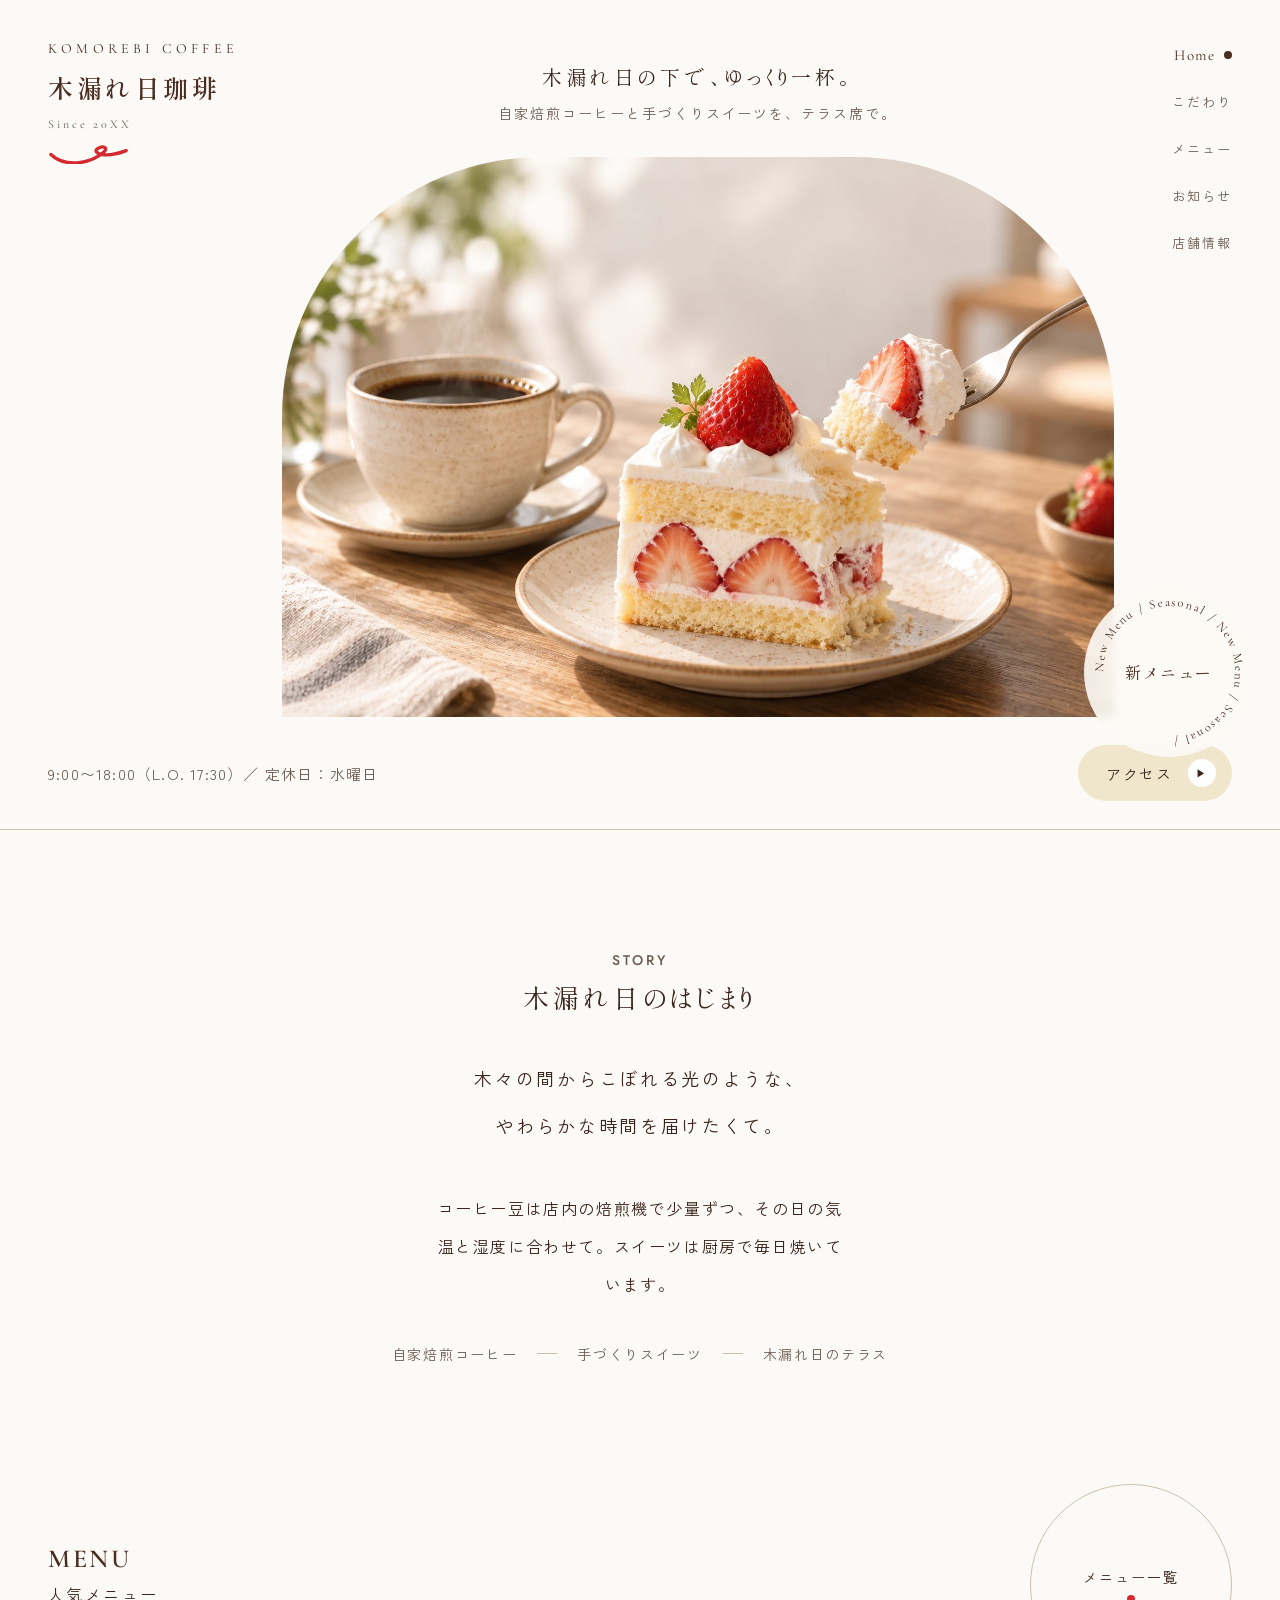
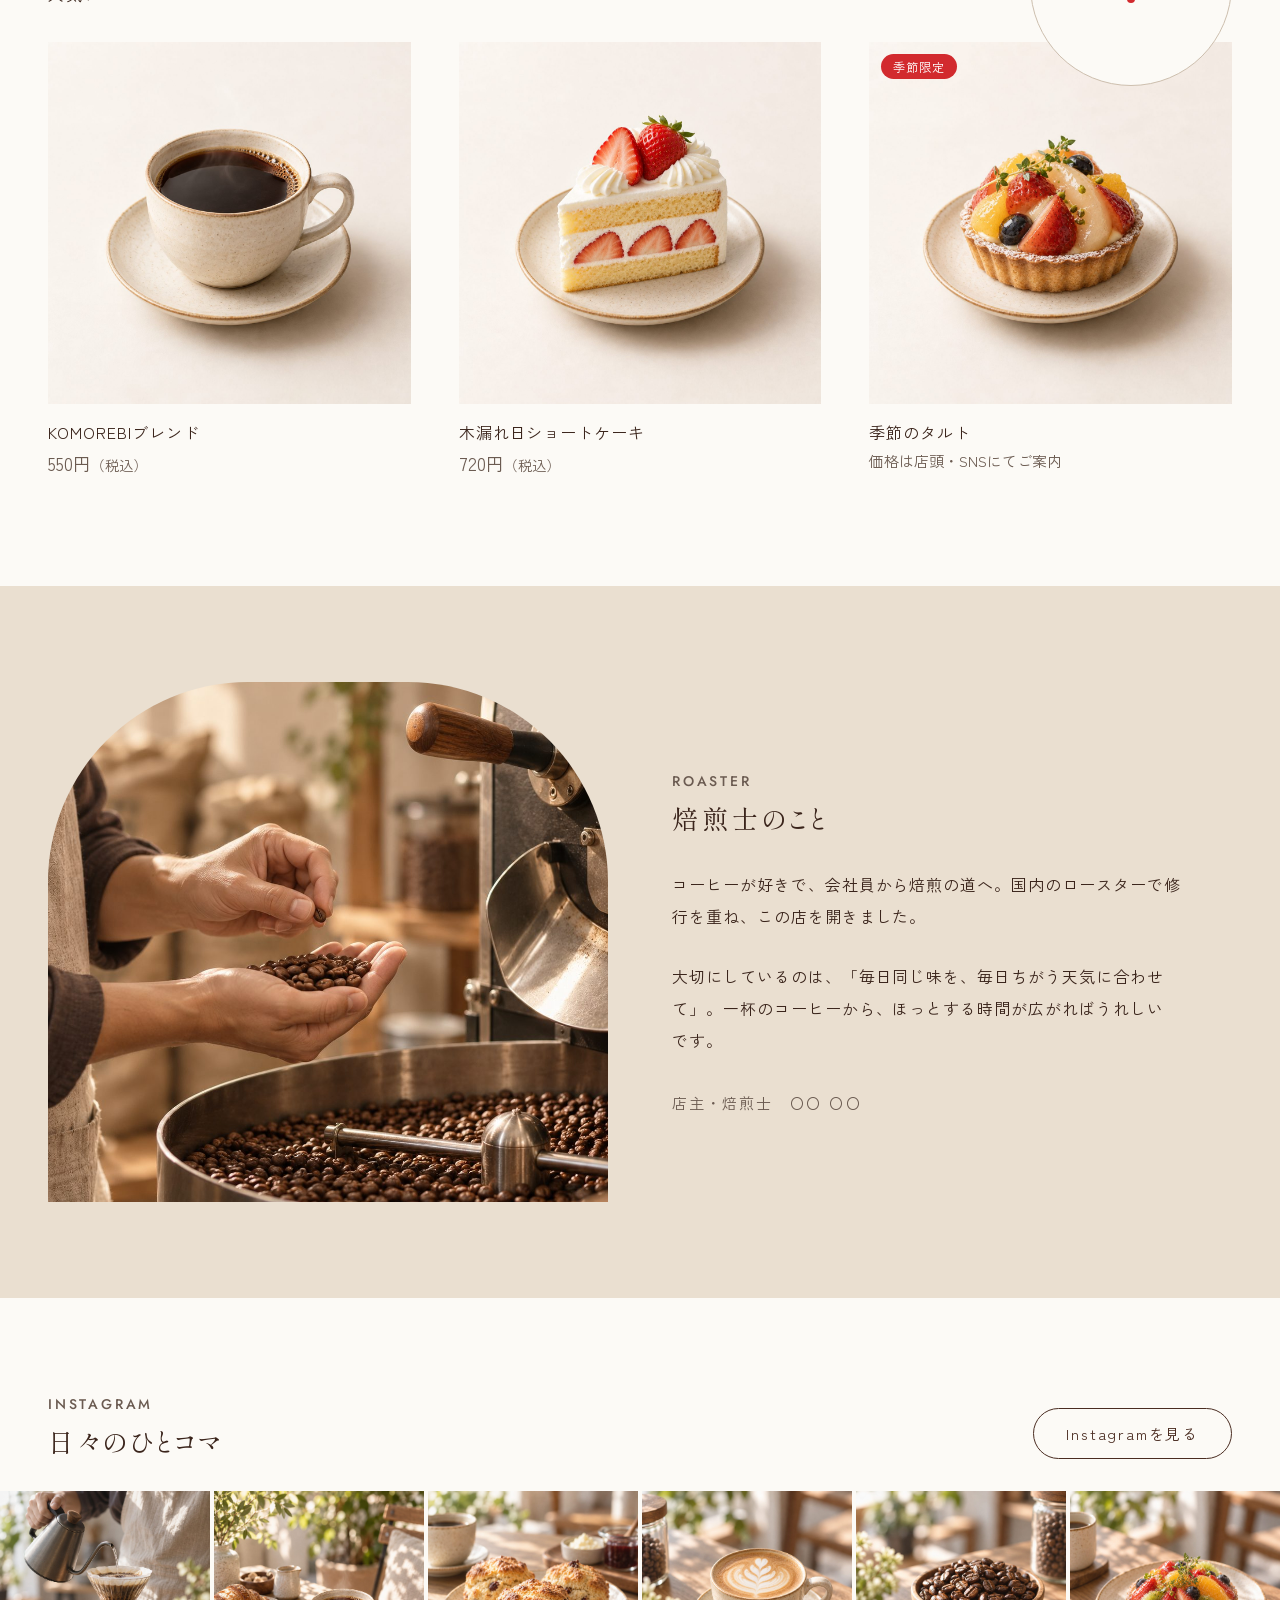
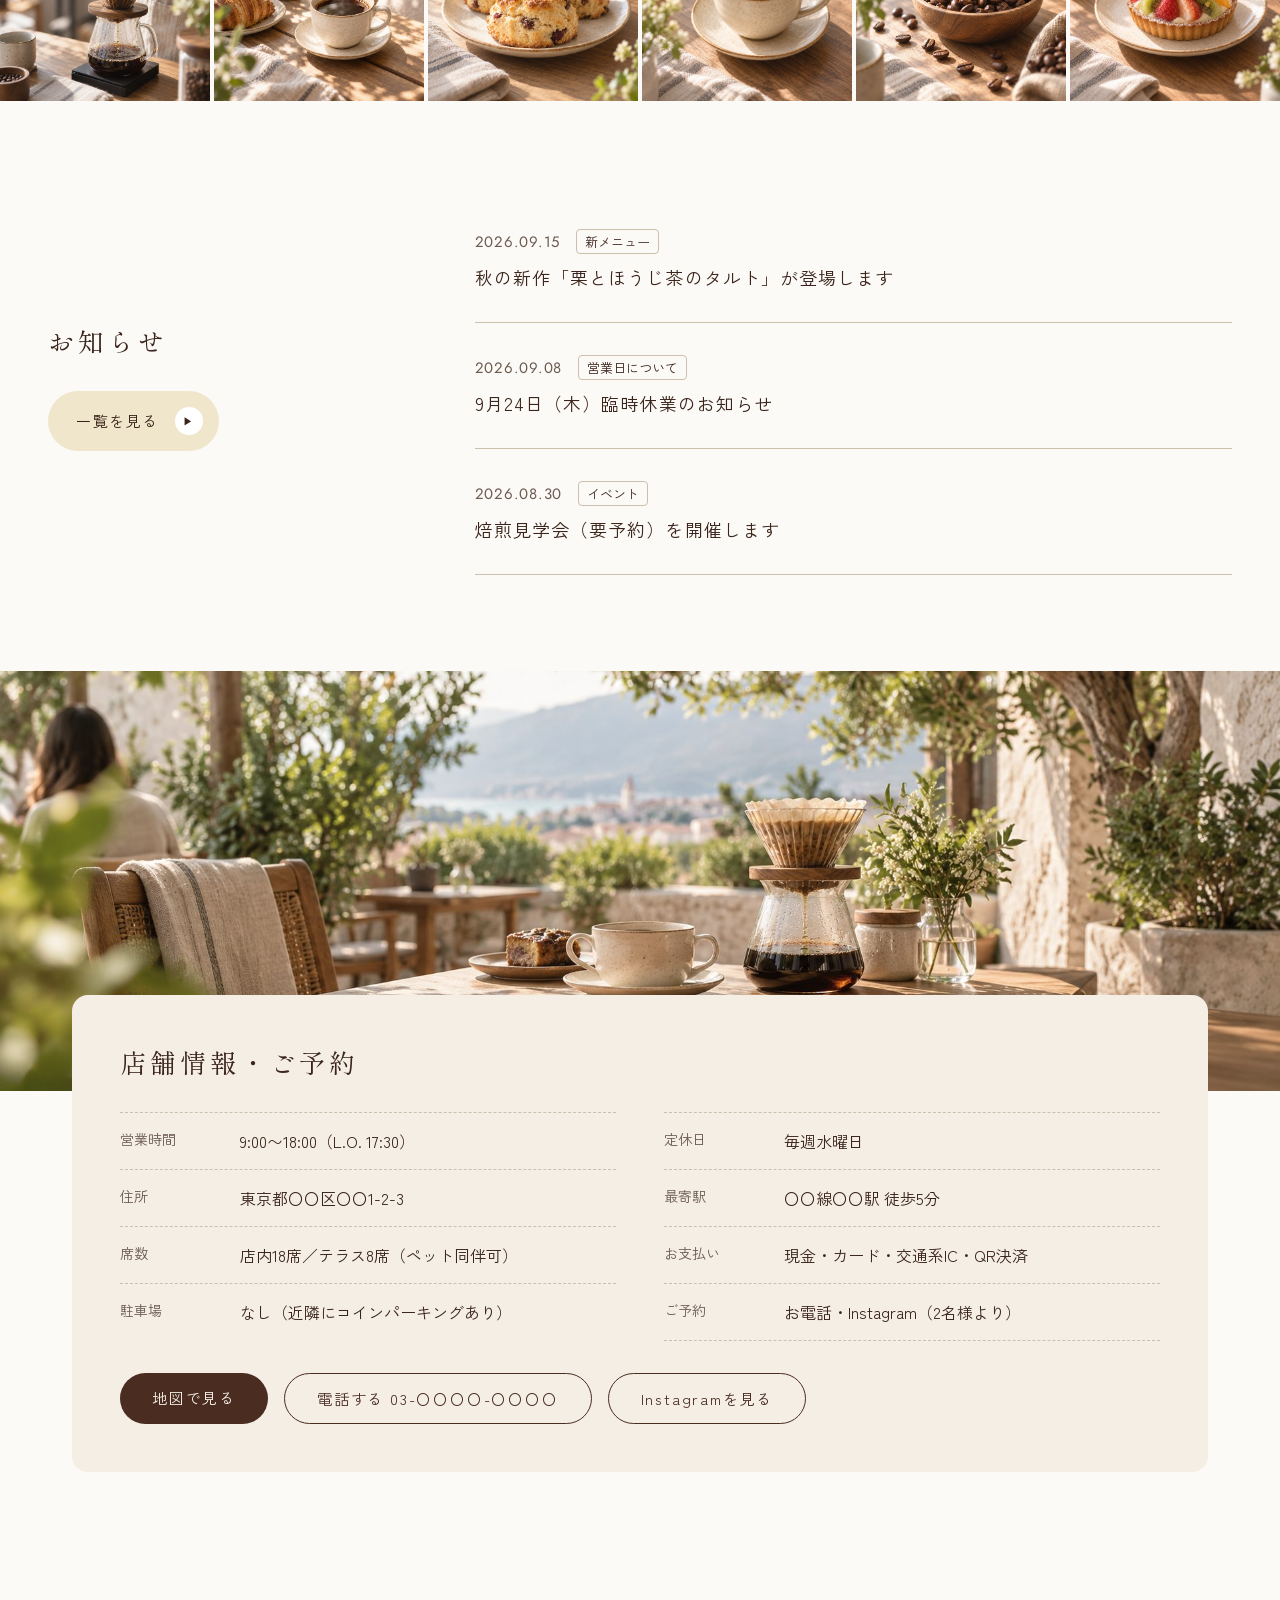
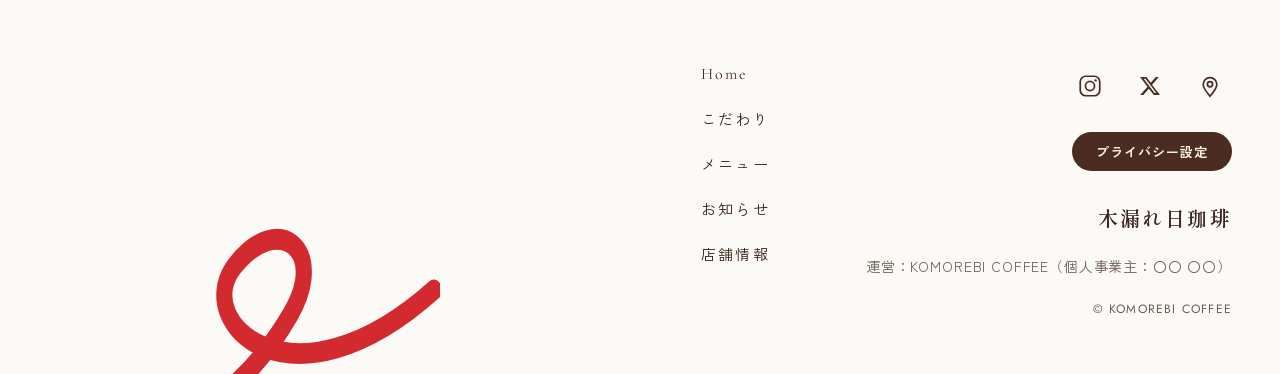
==== index.html @ e15b1026 "Add KOMOREBI COFFEE static site and CLAUDE.md project guide Import the existing Claude-designed cafe" ====
<!DOCTYPE html>
<html lang="ja">
<head>
<meta charset="utf-8">
<meta name="viewport" content="width=device-width, initial-scale=1">
<title>木漏れ日珈琲 | KOMOREBI COFFEE</title>
<meta name="description" content="自家焙煎コーヒーと手づくりスイーツを、木漏れ日の差すテラス席で。木漏れ日珈琲（KOMOREBI COFFEE）の公式サイトです。">
<link rel="preconnect" href="https://fonts.googleapis.com">
<link rel="preconnect" href="https://fonts.gstatic.com" crossorigin>
<link rel="stylesheet" href="css/style.css">
</head>
<body>
<div id="top">

<div style="position:relative;display:grid;grid-template-columns:minmax(240px,22%) 1fr minmax(160px,13%);padding-top:40px">
<div style="padding-left:48px;display:flex;flex-direction:column;gap:12px;align-items:flex-start">
<div style="font-family:'Cormorant Garamond',serif;font-size:14px;letter-spacing:.3em;color:#4A2C21">KOMOREBI COFFEE</div>
<div style="font-family:'Shippori Mincho',serif;font-weight:600;font-size:25px;letter-spacing:.14em;color:#4A2C21;font-feature-settings:'palt'">木漏れ日珈琲</div>
<div style="font-family:'Cormorant Garamond',serif;font-size:12px;letter-spacing:.24em;color:#6B5B51">Since 20XX</div>
<svg width="82" height="21" viewBox="0 0 86 22" aria-hidden="true"><path d="M3 12 C 18 26, 44 22, 58 10 C 64 5, 58 2, 52 6 C 46 10, 58 17, 82 8" fill="none" stroke="#D22A2E" stroke-width="3.5" stroke-linecap="round"></path></svg>
</div>

<div style="display:flex;flex-direction:column;align-items:center">
<p style="margin:22px 0 12px;font-family:'Shippori Mincho',serif;font-size:20px;letter-spacing:.2em;color:#3A241B;font-feature-settings:'palt'">木漏れ日の下で、ゆっくり一杯。</p>
<p style="margin:0 0 34px;font-size:14px;letter-spacing:.14em;color:#6B5B51">自家焙煎コーヒーと手づくりスイーツを、テラス席で。</p>
<div style="width:100%;height:560px;border-radius:260px 260px 0 0;overflow:hidden"><img src="images/hero.jpg" alt="フォークですくったいちごのショートケーキと、淹れたてのコーヒー" style="width:100%;height:100%;object-fit:cover;object-position:center 55%;display:block"></div>
</div>

<nav style="display:flex;flex-direction:column;align-items:flex-end;gap:28px;padding-right:48px;padding-top:6px">
<a href="#top" style="display:flex;align-items:center;gap:8px;text-decoration:none;font-family:'Cormorant Garamond',serif;font-size:15px;letter-spacing:.12em;color:#4A2C21">Home<span style="width:8px;height:8px;border-radius:50%;background:#4A2C21;display:inline-block"></span></a>
<a href="#story" style="text-decoration:none;font-size:13px;letter-spacing:.15em;color:#6B5B51">こだわり</a>
<a href="#menu" style="text-decoration:none;font-size:13px;letter-spacing:.15em;color:#6B5B51">メニュー</a>
<a href="#news" style="text-decoration:none;font-size:13px;letter-spacing:.15em;color:#6B5B51">お知らせ</a>
<a href="#access" style="text-decoration:none;font-size:13px;letter-spacing:.15em;color:#6B5B51">店舗情報</a>
</nav>

<a href="#menu" aria-label="新メニューを見る" style="position:absolute;right:26px;bottom:-40px;width:170px;height:170px;border-radius:50%;background:rgba(252,250,246,.9);backdrop-filter:blur(4px);display:flex;align-items:center;justify-content:center;text-decoration:none">
<svg viewBox="0 0 170 170" style="position:absolute;inset:0;width:170px;height:170px;animation:komorebi-spin 24s linear infinite" aria-hidden="true"><defs><path id="badge-c" d="M85,85 m-66,0 a66,66 0 1,1 132,0 a66,66 0 1,1 -132,0"></path></defs><text style="font-family:'Cormorant Garamond',serif;font-size:12.5px;letter-spacing:2px;fill:#4A2C21"><textPath href="#badge-c">New Menu / Seasonal / New Menu / Seasonal / </textPath></text></svg>
<span style="font-family:'Shippori Mincho',serif;font-size:16px;letter-spacing:.1em;color:#4A2C21">新メニュー</span>
</a>
</div>

<div style="padding:28px 48px;display:flex;align-items:center;gap:24px;border-bottom:1px solid #CDBFAE">
<p style="margin:0;font-size:15px;letter-spacing:.08em;color:#6B5B51">9:00〜18:00（L.O. 17:30）／ 定休日：水曜日</p>
<a href="#access" style="margin-left:auto;text-decoration:none;background:#F0E6CC;color:#3A241B;border-radius:999px;padding:14px 16px 14px 28px;font-size:15px;letter-spacing:.1em;display:inline-flex;align-items:center;gap:16px">アクセス<span style="width:28px;height:28px;border-radius:50%;background:#fff;display:inline-flex;align-items:center;justify-content:center;font-size:10px;color:#3A241B">▶</span></a>
</div>

<div id="story" style="padding:120px 48px;display:flex;flex-direction:column;align-items:center;gap:40px;scroll-margin-top:24px">
<div style="text-align:center">
<p style="margin:0;font-family:Jost,sans-serif;font-size:14px;font-weight:500;letter-spacing:.2em;color:#6B5B51">STORY</p>
<h2 style="margin:8px 0 0;font-family:'Shippori Mincho',serif;font-size:26px;font-weight:400;letter-spacing:.15em;color:#3A241B;font-feature-settings:'palt'">木漏れ日のはじまり</h2>
</div>
<p style="margin:0;max-width:24em;text-align:center;font-size:18px;line-height:2.6;letter-spacing:.15em;color:#3A241B;text-wrap:pretty">木々の間からこぼれる光のような、<br>やわらかな時間を届けたくて。</p>
<p style="margin:0;max-width:26em;text-align:center;font-size:16px;line-height:2.4;letter-spacing:.1em;color:#3A241B;text-wrap:pretty">コーヒー豆は店内の焙煎機で少量ずつ、その日の気温と湿度に合わせて。スイーツは厨房で毎日焼いています。</p>
<div style="display:flex;gap:20px;align-items:center;color:#6B5B51;font-size:14px;letter-spacing:.12em">
<span>自家焙煎コーヒー</span><span style="width:20px;height:1px;background:#CDBFAE"></span><span>手づくりスイーツ</span><span style="width:20px;height:1px;background:#CDBFAE"></span><span>木漏れ日のテラス</span>
</div>
</div>

<div id="menu" style="padding:0 48px 110px;scroll-margin-top:24px">
<div style="display:flex;align-items:flex-end;justify-content:space-between;margin-bottom:36px">
<div>
<p style="margin:0;font-family:'Cormorant Garamond',serif;font-size:26px;font-weight:600;letter-spacing:.1em;color:#4A2C21">MENU</p>
<p style="margin:8px 0 0;font-size:16px;letter-spacing:.15em;color:#3A241B">人気メニュー</p>
</div>
<a href="menu.html" style="width:200px;height:200px;border:1px solid #CDBFAE;border-radius:50%;background:#FCFAF6;display:flex;flex-direction:column;align-items:center;justify-content:center;gap:8px;text-decoration:none;margin-bottom:-80px;z-index:2;position:relative">
<span style="font-size:14px;letter-spacing:.15em;color:#3A241B">メニュー一覧</span>
<span style="width:8px;height:8px;border-radius:50%;background:#D22A2E"></span>
</a>
</div>
<div style="display:grid;grid-template-columns:repeat(3,1fr);gap:48px">
<div><div style="aspect-ratio:1;overflow:hidden"><img src="images/menu-blend.jpg" alt="KOMOREBIブレンド" style="width:100%;height:100%;object-fit:cover;display:block"></div>
<p style="margin:16px 0 0;font-size:16px;letter-spacing:.06em;color:#3A241B">KOMOREBIブレンド</p>
<p style="margin:6px 0 0;font-size:18px;color:#6B5B51">550円<span style="font-size:14px">（税込）</span></p></div>
<div><div style="aspect-ratio:1;overflow:hidden"><img src="images/menu-shortcake.jpg" alt="木漏れ日ショートケーキ" style="width:100%;height:100%;object-fit:cover;display:block"></div>
<p style="margin:16px 0 0;font-size:16px;letter-spacing:.06em;color:#3A241B">木漏れ日ショートケーキ</p>
<p style="margin:6px 0 0;font-size:18px;color:#6B5B51">720円<span style="font-size:14px">（税込）</span></p></div>
<div><div style="position:relative;aspect-ratio:1;overflow:hidden"><span style="position:absolute;top:12px;left:12px;z-index:2;background:#D22A2E;color:#fff;border-radius:999px;padding:4px 12px;font-size:12px;letter-spacing:.08em">季節限定</span><img src="images/menu-seasonal.jpg" alt="季節のタルト" style="width:100%;height:100%;object-fit:cover;display:block"></div>
<p style="margin:16px 0 0;font-size:16px;letter-spacing:.06em;color:#3A241B">季節のタルト</p>
<p style="margin:6px 0 0;font-size:15px;color:#6B5B51">価格は店頭・SNSにてご案内</p></div>
</div>
</div>

<div style="background:#EADFD0;padding:96px 48px;display:grid;grid-template-columns:1fr 1fr;gap:64px;align-items:center">
<div style="height:520px;border-radius:200px 200px 0 0;overflow:hidden"><img src="images/roaster.jpg" alt="焙煎機の前でコーヒー豆の状態を確かめる店主の手元" style="width:100%;height:100%;object-fit:cover;object-position:center 45%;display:block"></div>
<div style="max-width:32em">
<p style="margin:0;font-family:Jost,sans-serif;font-size:14px;font-weight:500;letter-spacing:.2em;color:#6B5B51">ROASTER</p>
<h2 style="margin:8px 0 32px;font-family:'Shippori Mincho',serif;font-size:26px;font-weight:400;letter-spacing:.15em;color:#3A241B;font-feature-settings:'palt'">焙煎士のこと</h2>
<p style="margin:0 0 28px;font-size:16px;line-height:2;letter-spacing:.06em;color:#3A241B;text-wrap:pretty">コーヒーが好きで、会社員から焙煎の道へ。国内のロースターで修行を重ね、この店を開きました。</p>
<p style="margin:0 0 36px;font-size:16px;line-height:2;letter-spacing:.06em;color:#3A241B;text-wrap:pretty">大切にしているのは、「毎日同じ味を、毎日ちがう天気に合わせて」。一杯のコーヒーから、ほっとする時間が広がればうれしいです。</p>
<p style="margin:0;font-size:15px;letter-spacing:.12em;color:#6B5B51">店主・焙煎士　〇〇 〇〇</p>
</div>
</div>

<div style="padding:96px 0 0">
<div style="padding:0 48px 32px;display:flex;align-items:flex-end;justify-content:space-between;gap:24px;flex-wrap:wrap">
<div>
<p style="margin:0;font-family:Jost,sans-serif;font-size:14px;font-weight:500;letter-spacing:.2em;color:#6B5B51">INSTAGRAM</p>
<h2 style="margin:8px 0 0;font-family:'Shippori Mincho',serif;font-size:26px;font-weight:400;letter-spacing:.15em;color:#3A241B;font-feature-settings:'palt'">日々のひとコマ</h2>
</div>
<a href="https://instagram.com/komorebi_coffee" style="text-decoration:none;border:1px solid #4A2C21;color:#4A2C21;border-radius:999px;padding:14px 32px;font-size:15px;letter-spacing:.12em">Instagramを見る</a>
</div>
<div style="display:grid;grid-template-columns:repeat(6,1fr);gap:4px">
<a href="https://instagram.com/komorebi_coffee" style="display:block;aspect-ratio:1;overflow:hidden"><img src="images/gallery-01.jpg" alt="ハンドドリップでコーヒーを淹れる手元" style="width:100%;height:100%;object-fit:cover;display:block"></a>
<a href="https://instagram.com/komorebi_coffee" style="display:block;aspect-ratio:1;overflow:hidden"><img src="images/gallery-02.jpg" alt="テラス席に差し込む木漏れ日" style="width:100%;height:100%;object-fit:cover;display:block"></a>
<a href="https://instagram.com/komorebi_coffee" style="display:block;aspect-ratio:1;overflow:hidden"><img src="images/gallery-03.jpg" alt="焼きたてのスコーンとクロテッドクリーム" style="width:100%;height:100%;object-fit:cover;display:block"></a>
<a href="https://instagram.com/komorebi_coffee" style="display:block;aspect-ratio:1;overflow:hidden"><img src="images/gallery-04.jpg" alt="ラテアートのカフェラテ" style="width:100%;height:100%;object-fit:cover;display:block"></a>
<a href="https://instagram.com/komorebi_coffee" style="display:block;aspect-ratio:1;overflow:hidden"><img src="images/gallery-05.jpg" alt="焙煎したてのコーヒー豆" style="width:100%;height:100%;object-fit:cover;display:block"></a>
<a href="https://instagram.com/komorebi_coffee" style="display:block;aspect-ratio:1;overflow:hidden"><img src="images/gallery-06.jpg" alt="旬のフルーツを使った季節のタルト" style="width:100%;height:100%;object-fit:cover;display:block"></a>
</div>
</div>

<div id="news" style="padding:96px 48px;display:grid;grid-template-columns:minmax(200px,1fr) 2fr;gap:48px;align-items:center;scroll-margin-top:24px">
<div>
<h2 style="margin:0 0 32px;font-family:'Shippori Mincho',serif;font-size:26px;font-weight:400;letter-spacing:.15em;color:#3A241B">お知らせ</h2>
<a href="news.html" style="text-decoration:none;background:#F0E6CC;color:#3A241B;border-radius:999px;padding:16px 16px 16px 28px;font-size:15px;letter-spacing:.1em;display:inline-flex;align-items:center;gap:16px">一覧を見る<span style="width:28px;height:28px;border-radius:50%;background:#fff;display:inline-flex;align-items:center;justify-content:center;font-size:10px;color:#3A241B">▶</span></a>
</div>
<div style="max-width:840px">
<a href="news.html#news-01" style="display:block;text-decoration:none;padding:32px 0;border-bottom:1px solid #CDBFAE">
<div style="display:flex;align-items:center;gap:16px"><span style="font-family:Jost,sans-serif;font-size:15px;letter-spacing:.05em;color:#6B5B51">2026.09.15</span><span style="border:1px solid #CDBFAE;border-radius:4px;padding:2px 8px;font-size:13px;color:#3A241B">新メニュー</span></div>
<p style="margin:10px 0 0;font-size:18px;letter-spacing:.06em;color:#3A241B">秋の新作「栗とほうじ茶のタルト」が登場します</p>
</a>
<a href="news.html#news-02" style="display:block;text-decoration:none;padding:32px 0;border-bottom:1px solid #CDBFAE">
<div style="display:flex;align-items:center;gap:16px"><span style="font-family:Jost,sans-serif;font-size:15px;letter-spacing:.05em;color:#6B5B51">2026.09.08</span><span style="border:1px solid #CDBFAE;border-radius:4px;padding:2px 8px;font-size:13px;color:#3A241B">営業日について</span></div>
<p style="margin:10px 0 0;font-size:18px;letter-spacing:.06em;color:#3A241B">9月24日（木）臨時休業のお知らせ</p>
</a>
<a href="news.html#news-03" style="display:block;text-decoration:none;padding:32px 0;border-bottom:1px solid #CDBFAE">
<div style="display:flex;align-items:center;gap:16px"><span style="font-family:Jost,sans-serif;font-size:15px;letter-spacing:.05em;color:#6B5B51">2026.08.30</span><span style="border:1px solid #CDBFAE;border-radius:4px;padding:2px 8px;font-size:13px;color:#3A241B">イベント</span></div>
<p style="margin:10px 0 0;font-size:18px;letter-spacing:.06em;color:#3A241B">焙煎見学会（要予約）を開催します</p>
</a>
</div>
</div>

<div id="access" style="padding:0 0 96px;scroll-margin-top:24px">
<div style="height:420px;overflow:hidden"><img src="images/terrace.jpg" alt="木漏れ日が差し込むテラス席" style="width:100%;height:100%;object-fit:cover;object-position:center 40%;display:block"></div>
<div style="max-width:1040px;margin:-96px auto 0;background:#F4EEE5;border-radius:16px;padding:48px;position:relative">
<h2 style="margin:0 0 32px;font-family:'Shippori Mincho',serif;font-size:26px;font-weight:400;letter-spacing:.15em;color:#3A241B">店舗情報・ご予約</h2>
<div style="display:grid;grid-template-columns:1fr 1fr;gap:0 48px">
<div style="display:flex;gap:24px;padding:16px 0;border-top:1px dashed #CDBFAE"><span style="width:96px;flex:none;font-size:14px;color:#6B5B51">営業時間</span><span style="font-size:16px;color:#3A241B">9:00〜18:00（L.O. 17:30）</span></div>
<div style="display:flex;gap:24px;padding:16px 0;border-top:1px dashed #CDBFAE"><span style="width:96px;flex:none;font-size:14px;color:#6B5B51">定休日</span><span style="font-size:16px;color:#3A241B">毎週水曜日</span></div>
<div style="display:flex;gap:24px;padding:16px 0;border-top:1px dashed #CDBFAE"><span style="width:96px;flex:none;font-size:14px;color:#6B5B51">住所</span><span style="font-size:16px;color:#3A241B">東京都〇〇区〇〇1-2-3</span></div>
<div style="display:flex;gap:24px;padding:16px 0;border-top:1px dashed #CDBFAE"><span style="width:96px;flex:none;font-size:14px;color:#6B5B51">最寄駅</span><span style="font-size:16px;color:#3A241B">〇〇線〇〇駅 徒歩5分</span></div>
<div style="display:flex;gap:24px;padding:16px 0;border-top:1px dashed #CDBFAE"><span style="width:96px;flex:none;font-size:14px;color:#6B5B51">席数</span><span style="font-size:16px;color:#3A241B">店内18席／テラス8席（ペット同伴可）</span></div>
<div style="display:flex;gap:24px;padding:16px 0;border-top:1px dashed #CDBFAE"><span style="width:96px;flex:none;font-size:14px;color:#6B5B51">お支払い</span><span style="font-size:16px;color:#3A241B">現金・カード・交通系IC・QR決済</span></div>
<div style="display:flex;gap:24px;padding:16px 0;border-top:1px dashed #CDBFAE"><span style="width:96px;flex:none;font-size:14px;color:#6B5B51">駐車場</span><span style="font-size:16px;color:#3A241B">なし（近隣にコインパーキングあり）</span></div>
<div style="display:flex;gap:24px;padding:16px 0;border-top:1px dashed #CDBFAE;border-bottom:1px dashed #CDBFAE"><span style="width:96px;flex:none;font-size:14px;color:#6B5B51">ご予約</span><span style="font-size:16px;color:#3A241B">お電話・Instagram（2名様より）</span></div>
</div>
<div style="display:flex;gap:16px;flex-wrap:wrap;margin-top:32px">
<a href="https://maps.google.com/?q=KOMOREBI+COFFEE" style="text-decoration:none;background:#4A2C21;color:#F5EFE6;border-radius:999px;padding:14px 32px;font-size:15px;letter-spacing:.12em">地図で見る</a>
<a href="tel:03-0000-0000" style="text-decoration:none;border:1px solid #4A2C21;color:#4A2C21;border-radius:999px;padding:14px 32px;font-size:15px;letter-spacing:.12em">電話する 03-〇〇〇〇-〇〇〇〇</a>
<a href="https://instagram.com/komorebi_coffee" style="text-decoration:none;border:1px solid #4A2C21;color:#4A2C21;border-radius:999px;padding:14px 32px;font-size:15px;letter-spacing:.12em">Instagramを見る</a>
</div>
</div>
</div>

<footer style="position:relative;background:#FCFAF6;padding:96px 48px 56px;overflow:hidden">
<svg viewBox="0 0 900 400" preserveAspectRatio="none" aria-hidden="true" style="position:absolute;left:-120px;bottom:-140px;width:560px;height:320px"><path d="M20 180 C 200 400, 520 340, 660 150 C 720 70, 640 20, 570 90 C 500 160, 660 280, 890 120" fill="none" stroke="#D22A2E" stroke-width="26" stroke-linecap="round"></path></svg>
<div style="position:relative;display:flex;justify-content:flex-end;gap:96px">
<nav style="display:flex;flex-direction:column;gap:24px">
<a href="#top" style="text-decoration:none;font-family:'Cormorant Garamond',serif;font-size:16px;letter-spacing:.12em;color:#4A2C21">Home</a>
<a href="#story" style="text-decoration:none;font-size:15px;letter-spacing:.15em;color:#3A241B">こだわり</a>
<a href="#menu" style="text-decoration:none;font-size:15px;letter-spacing:.15em;color:#3A241B">メニュー</a>
<a href="#news" style="text-decoration:none;font-size:15px;letter-spacing:.15em;color:#3A241B">お知らせ</a>
<a href="#access" style="text-decoration:none;font-size:15px;letter-spacing:.15em;color:#3A241B">店舗情報</a>
</nav>
<div style="display:flex;flex-direction:column;align-items:flex-end;gap:24px">
<div style="display:flex;gap:16px">
<a href="https://instagram.com/komorebi_coffee" aria-label="Instagram" style="width:44px;height:44px;display:flex;align-items:center;justify-content:center;color:#4A2C21">
<svg width="26" height="26" viewBox="0 0 24 24" fill="none" stroke="currentColor" stroke-width="1.6" aria-hidden="true"><rect x="3" y="3" width="18" height="18" rx="5"></rect><circle cx="12" cy="12" r="4.2"></circle><circle cx="17.2" cy="6.8" r="1.1" fill="currentColor" stroke="none"></circle></svg>
</a>
<a href="https://x.com/komorebi_coffee" aria-label="X（Twitter）" style="width:44px;height:44px;display:flex;align-items:center;justify-content:center;color:#4A2C21">
<svg width="24" height="24" viewBox="0 0 24 24" fill="currentColor" aria-hidden="true"><path d="M17.7 3h3.1l-6.8 7.8L22 21h-6.2l-4.9-6.3L5.3 21H2.2l7.3-8.3L2 3h6.4l4.4 5.8L17.7 3Zm-1.1 16.1h1.7L7.5 4.8H5.7l10.9 14.3Z"></path></svg>
</a>
<a href="https://maps.google.com/?q=KOMOREBI+COFFEE" aria-label="Google Maps" style="width:44px;height:44px;display:flex;align-items:center;justify-content:center;color:#4A2C21">
<svg width="26" height="26" viewBox="0 0 24 24" fill="none" stroke="currentColor" stroke-width="1.6" aria-hidden="true"><path d="M12 21.5c4.2-5 6.3-8.3 6.3-11A6.3 6.3 0 0 0 5.7 10.5c0 2.7 2.1 6 6.3 11Z"></path><circle cx="12" cy="10.3" r="2.4"></circle></svg>
</a>
</div>
<a href="/privacy-policy" style="text-decoration:none;background:#4A2C21;color:#F5EFE6;border-radius:999px;padding:10px 24px;font-size:13px;font-weight:700;letter-spacing:.08em">プライバシー設定</a>
<div style="display:flex;align-items:center;gap:12px;margin-top:8px">
<span style="font-family:'Shippori Mincho',serif;font-weight:600;font-size:20px;letter-spacing:.12em;color:#3A241B">木漏れ日珈琲</span>
</div>
<p style="margin:0;font-size:14px;letter-spacing:.06em;color:#6B5B51">運営：KOMOREBI COFFEE（個人事業主：〇〇 〇〇）</p>
<p style="margin:0;font-family:Jost,sans-serif;font-size:12px;letter-spacing:.1em;color:#6B5B51">© KOMOREBI COFFEE</p>
</div>
</div>
</footer>

</div>
</body>
</html>
---- css/style.css ----
@import url("https://fonts.googleapis.com/css2?family=Shippori+Mincho:wght@400;500;600&family=Zen+Kaku+Gothic+New:wght@300;400;500&family=Cormorant+Garamond:wght@400;500;600&family=Jost:wght@400;500&display=swap");

body {
  margin: 0;
  background: #FCFAF6;
  font-family: "Zen Kaku Gothic New", "Noto Sans JP", sans-serif;
  color: #3A241B;
}

a {
  color: #4A2C21;
}

a:hover {
  color: #6B4234;
}

*:focus-visible {
  outline: 2px solid #4A2C21;
  outline-offset: 2px;
}

@keyframes komorebi-spin {
  from { transform: rotate(0); }
  to { transform: rotate(360deg); }
}
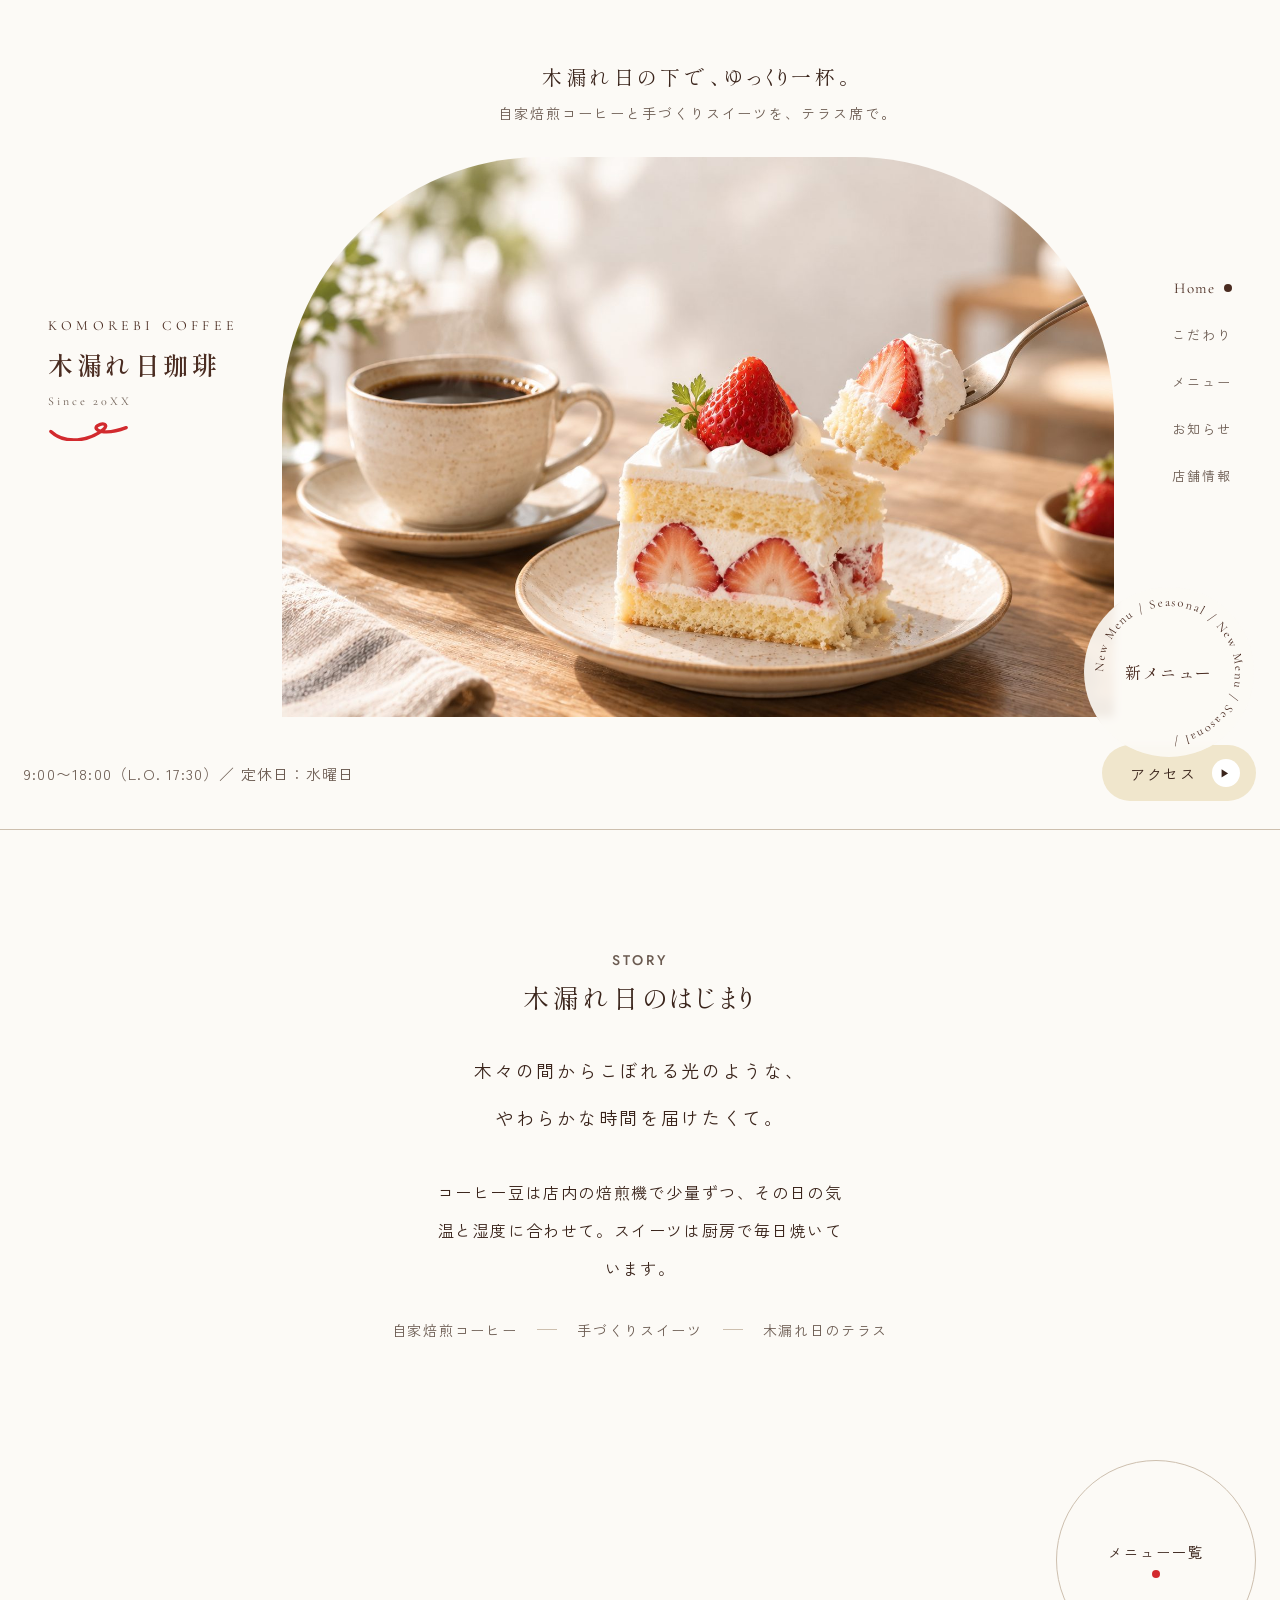
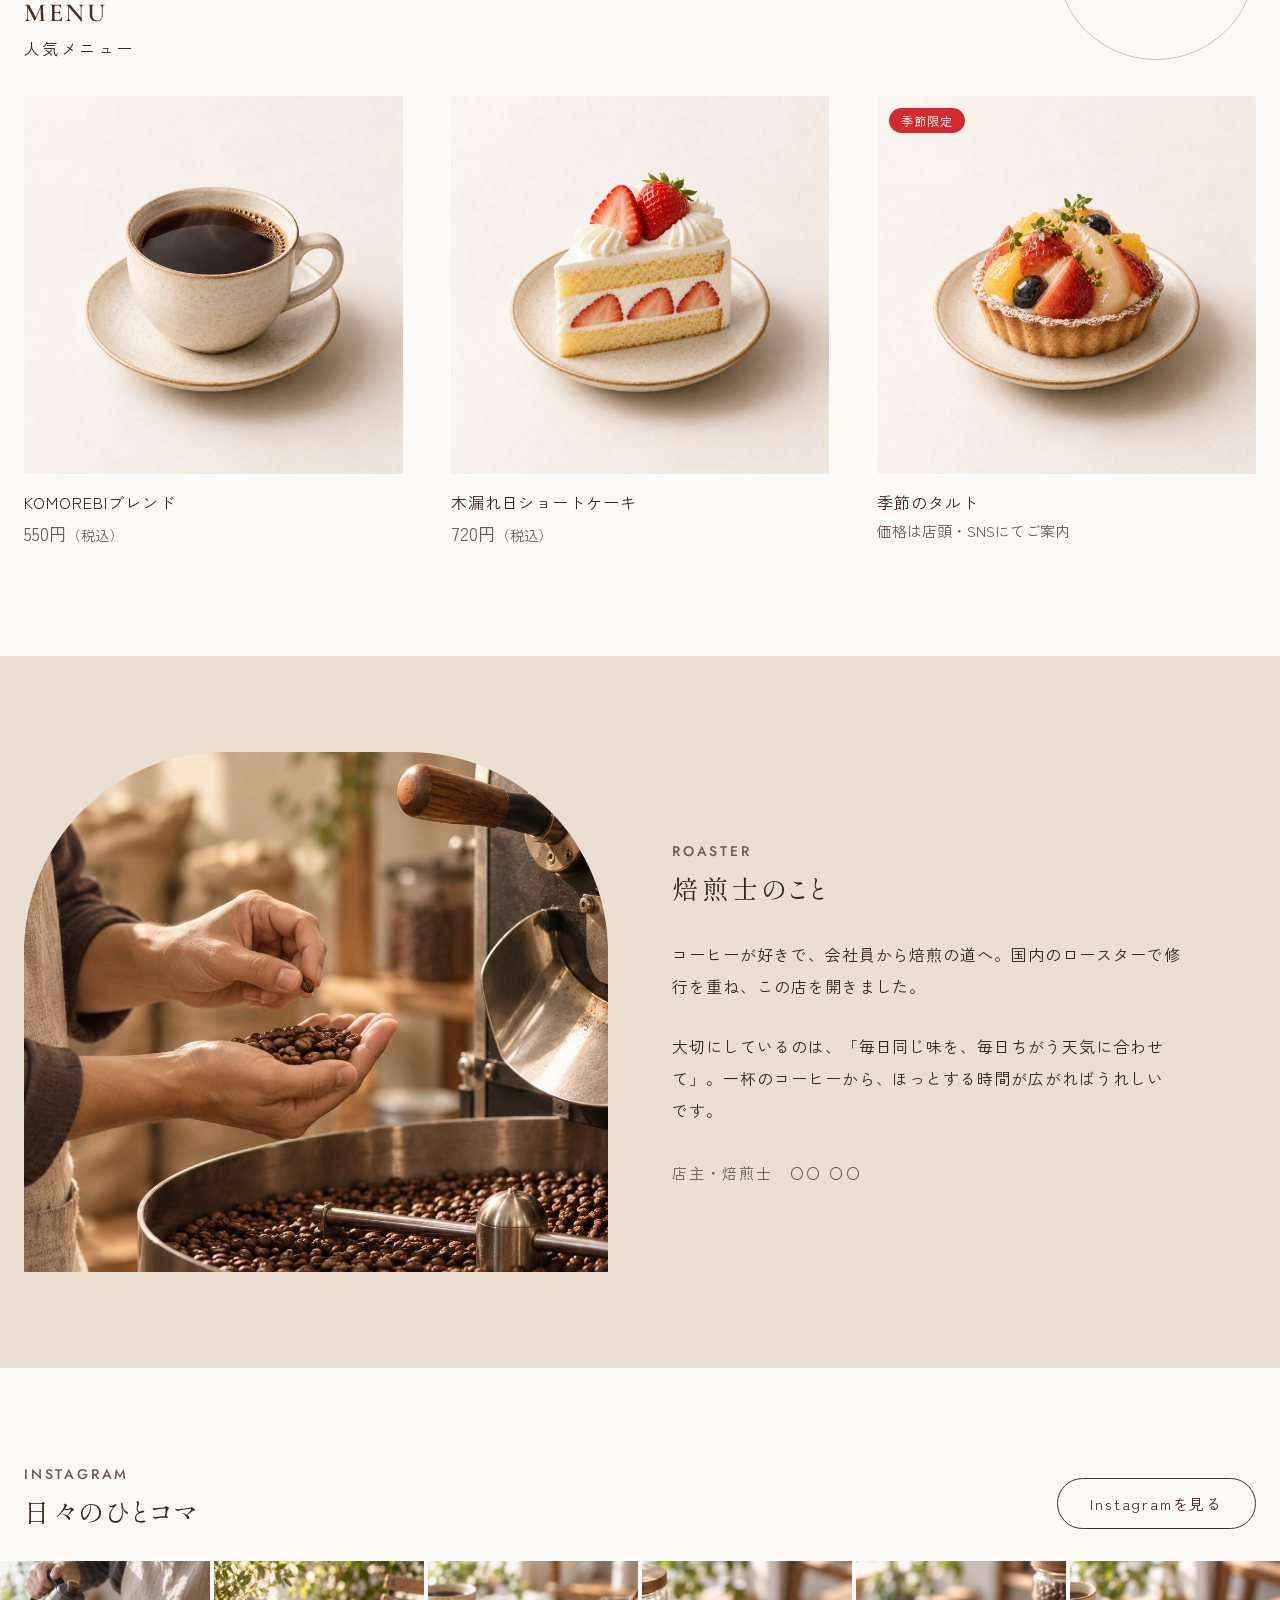
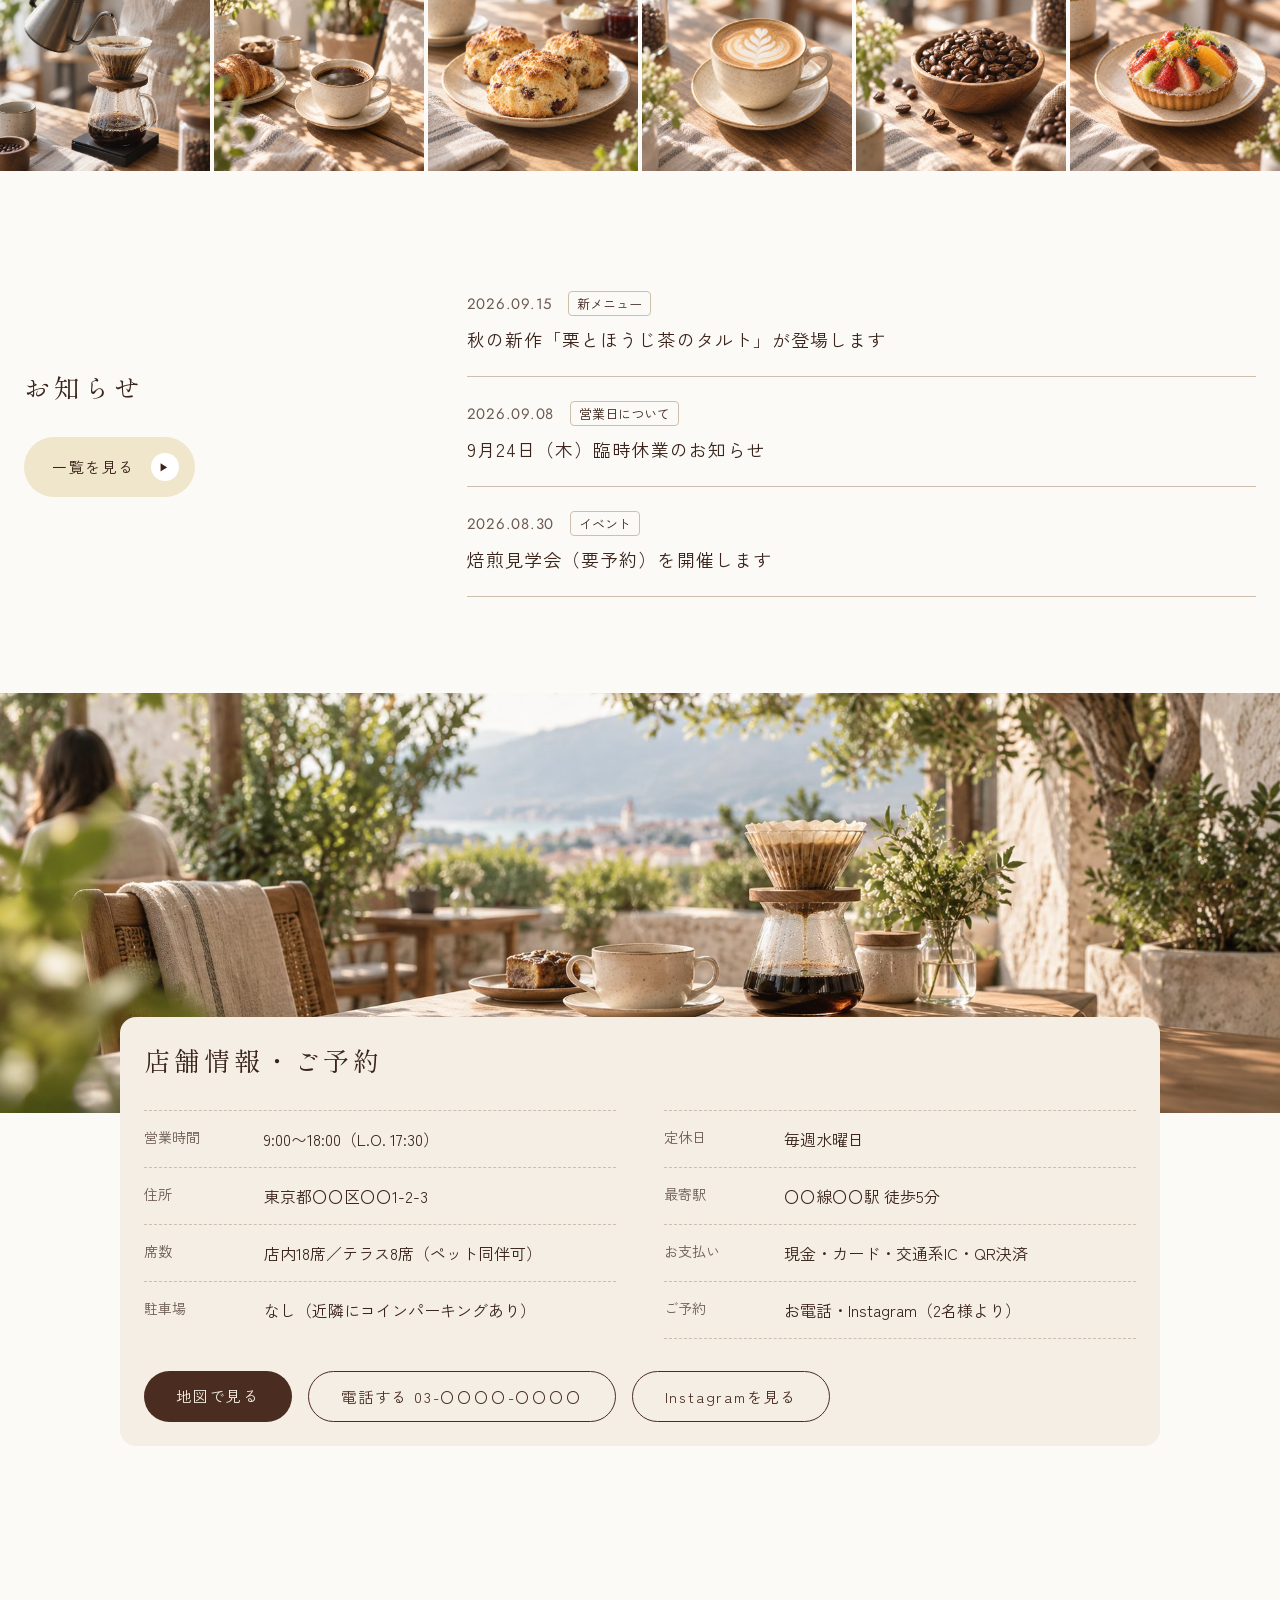
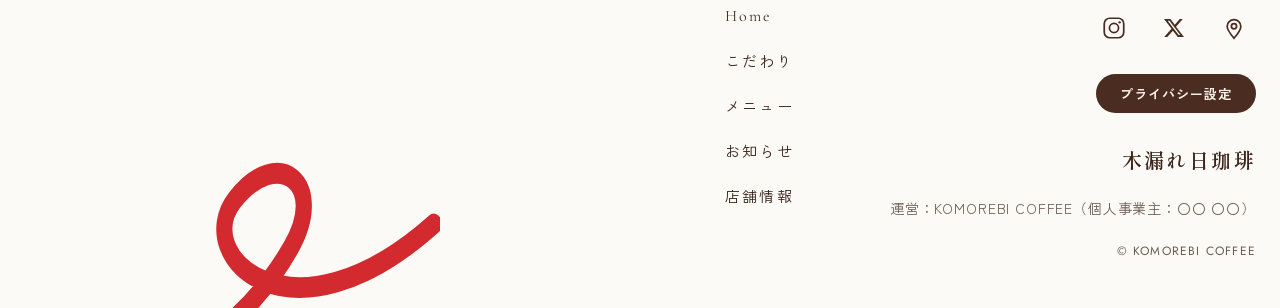
==== commit 604385da: "Add mobile-first responsive layout across all pages Introduce shared responsive CSS (design tokens, " ====
--- a/index.html
+++ b/index.html
@@ -12,21 +12,21 @@
 <body>
 <div id="top">
 
-<div style="position:relative;display:grid;grid-template-columns:minmax(240px,22%) 1fr minmax(160px,13%);padding-top:40px">
-<div style="padding-left:48px;display:flex;flex-direction:column;gap:12px;align-items:flex-start">
+<div class="hero-a-grid">
+<div class="hero-a-logo">
 <div style="font-family:'Cormorant Garamond',serif;font-size:14px;letter-spacing:.3em;color:#4A2C21">KOMOREBI COFFEE</div>
 <div style="font-family:'Shippori Mincho',serif;font-weight:600;font-size:25px;letter-spacing:.14em;color:#4A2C21;font-feature-settings:'palt'">木漏れ日珈琲</div>
 <div style="font-family:'Cormorant Garamond',serif;font-size:12px;letter-spacing:.24em;color:#6B5B51">Since 20XX</div>
 <svg width="82" height="21" viewBox="0 0 86 22" aria-hidden="true"><path d="M3 12 C 18 26, 44 22, 58 10 C 64 5, 58 2, 52 6 C 46 10, 58 17, 82 8" fill="none" stroke="#D22A2E" stroke-width="3.5" stroke-linecap="round"></path></svg>
 </div>
 
-<div style="display:flex;flex-direction:column;align-items:center">
-<p style="margin:22px 0 12px;font-family:'Shippori Mincho',serif;font-size:20px;letter-spacing:.2em;color:#3A241B;font-feature-settings:'palt'">木漏れ日の下で、ゆっくり一杯。</p>
-<p style="margin:0 0 34px;font-size:14px;letter-spacing:.14em;color:#6B5B51">自家焙煎コーヒーと手づくりスイーツを、テラス席で。</p>
-<div style="width:100%;height:560px;border-radius:260px 260px 0 0;overflow:hidden"><img src="images/hero.jpg" alt="フォークですくったいちごのショートケーキと、淹れたてのコーヒー" style="width:100%;height:100%;object-fit:cover;object-position:center 55%;display:block"></div>
-</div>
-
-<nav style="display:flex;flex-direction:column;align-items:flex-end;gap:28px;padding-right:48px;padding-top:6px">
+<div class="hero-a-photo-col">
+<p style="margin:22px 0 12px;text-align:center;font-family:'Shippori Mincho',serif;font-size:clamp(1.125rem,4vw,1.25rem);letter-spacing:.2em;color:#3A241B;font-feature-settings:'palt'">木漏れ日の下で、ゆっくり一杯。</p>
+<p style="margin:0 0 34px;text-align:center;font-size:14px;letter-spacing:.14em;color:#6B5B51">自家焙煎コーヒーと手づくりスイーツを、テラス席で。</p>
+<div class="hero-a-photo-wrap"><img src="images/hero.jpg" alt="フォークですくったいちごのショートケーキと、淹れたてのコーヒー" style="width:100%;height:100%;object-fit:cover;object-position:center 55%;display:block"></div>
+</div>
+
+<nav class="hero-a-nav">
 <a href="#top" style="display:flex;align-items:center;gap:8px;text-decoration:none;font-family:'Cormorant Garamond',serif;font-size:15px;letter-spacing:.12em;color:#4A2C21">Home<span style="width:8px;height:8px;border-radius:50%;background:#4A2C21;display:inline-block"></span></a>
 <a href="#story" style="text-decoration:none;font-size:13px;letter-spacing:.15em;color:#6B5B51">こだわり</a>
 <a href="#menu" style="text-decoration:none;font-size:13px;letter-spacing:.15em;color:#6B5B51">メニュー</a>
@@ -34,41 +34,43 @@
 <a href="#access" style="text-decoration:none;font-size:13px;letter-spacing:.15em;color:#6B5B51">店舗情報</a>
 </nav>
 
-<a href="#menu" aria-label="新メニューを見る" style="position:absolute;right:26px;bottom:-40px;width:170px;height:170px;border-radius:50%;background:rgba(252,250,246,.9);backdrop-filter:blur(4px);display:flex;align-items:center;justify-content:center;text-decoration:none">
-<svg viewBox="0 0 170 170" style="position:absolute;inset:0;width:170px;height:170px;animation:komorebi-spin 24s linear infinite" aria-hidden="true"><defs><path id="badge-c" d="M85,85 m-66,0 a66,66 0 1,1 132,0 a66,66 0 1,1 -132,0"></path></defs><text style="font-family:'Cormorant Garamond',serif;font-size:12.5px;letter-spacing:2px;fill:#4A2C21"><textPath href="#badge-c">New Menu / Seasonal / New Menu / Seasonal / </textPath></text></svg>
-<span style="font-family:'Shippori Mincho',serif;font-size:16px;letter-spacing:.1em;color:#4A2C21">新メニュー</span>
-</a>
-</div>
-
-<div style="padding:28px 48px;display:flex;align-items:center;gap:24px;border-bottom:1px solid #CDBFAE">
+<button type="button" class="menu-link" data-drawer-open aria-haspopup="true" aria-expanded="false" aria-controls="site-drawer">Menu</button>
+
+<a href="#menu" aria-label="新メニューを見る" class="rotate-badge">
+<svg viewBox="0 0 170 170" aria-hidden="true"><defs><path id="badge-c" d="M85,85 m-66,0 a66,66 0 1,1 132,0 a66,66 0 1,1 -132,0"></path></defs><text style="font-family:'Cormorant Garamond',serif;font-size:12.5px;letter-spacing:2px;fill:#4A2C21"><textPath href="#badge-c">New Menu / Seasonal / New Menu / Seasonal / </textPath></text></svg>
+<span style="position:relative;font-family:'Shippori Mincho',serif;font-size:16px;letter-spacing:.1em;color:#4A2C21">新メニュー</span>
+</a>
+</div>
+
+<div style="padding:28px 24px;display:flex;flex-wrap:wrap;align-items:center;gap:16px 24px;border-bottom:1px solid #CDBFAE">
 <p style="margin:0;font-size:15px;letter-spacing:.08em;color:#6B5B51">9:00〜18:00（L.O. 17:30）／ 定休日：水曜日</p>
 <a href="#access" style="margin-left:auto;text-decoration:none;background:#F0E6CC;color:#3A241B;border-radius:999px;padding:14px 16px 14px 28px;font-size:15px;letter-spacing:.1em;display:inline-flex;align-items:center;gap:16px">アクセス<span style="width:28px;height:28px;border-radius:50%;background:#fff;display:inline-flex;align-items:center;justify-content:center;font-size:10px;color:#3A241B">▶</span></a>
 </div>
 
-<div id="story" style="padding:120px 48px;display:flex;flex-direction:column;align-items:center;gap:40px;scroll-margin-top:24px">
+<div id="story" style="padding:clamp(64px,14vw,120px) 24px;display:flex;flex-direction:column;align-items:center;gap:32px;scroll-margin-top:24px">
 <div style="text-align:center">
 <p style="margin:0;font-family:Jost,sans-serif;font-size:14px;font-weight:500;letter-spacing:.2em;color:#6B5B51">STORY</p>
-<h2 style="margin:8px 0 0;font-family:'Shippori Mincho',serif;font-size:26px;font-weight:400;letter-spacing:.15em;color:#3A241B;font-feature-settings:'palt'">木漏れ日のはじまり</h2>
+<h2 style="margin:8px 0 0;font-family:'Shippori Mincho',serif;font-size:clamp(1.5rem,4vw,1.625rem);font-weight:400;letter-spacing:.15em;color:#3A241B;font-feature-settings:'palt'">木漏れ日のはじまり</h2>
 </div>
 <p style="margin:0;max-width:24em;text-align:center;font-size:18px;line-height:2.6;letter-spacing:.15em;color:#3A241B;text-wrap:pretty">木々の間からこぼれる光のような、<br>やわらかな時間を届けたくて。</p>
 <p style="margin:0;max-width:26em;text-align:center;font-size:16px;line-height:2.4;letter-spacing:.1em;color:#3A241B;text-wrap:pretty">コーヒー豆は店内の焙煎機で少量ずつ、その日の気温と湿度に合わせて。スイーツは厨房で毎日焼いています。</p>
-<div style="display:flex;gap:20px;align-items:center;color:#6B5B51;font-size:14px;letter-spacing:.12em">
+<div style="display:flex;flex-wrap:wrap;justify-content:center;gap:20px;align-items:center;color:#6B5B51;font-size:14px;letter-spacing:.12em">
 <span>自家焙煎コーヒー</span><span style="width:20px;height:1px;background:#CDBFAE"></span><span>手づくりスイーツ</span><span style="width:20px;height:1px;background:#CDBFAE"></span><span>木漏れ日のテラス</span>
 </div>
 </div>
 
-<div id="menu" style="padding:0 48px 110px;scroll-margin-top:24px">
-<div style="display:flex;align-items:flex-end;justify-content:space-between;margin-bottom:36px">
+<div id="menu" style="padding:0 24px clamp(56px,10vw,110px);scroll-margin-top:24px">
+<div style="display:flex;align-items:flex-end;justify-content:space-between;gap:16px;margin-bottom:36px">
 <div>
 <p style="margin:0;font-family:'Cormorant Garamond',serif;font-size:26px;font-weight:600;letter-spacing:.1em;color:#4A2C21">MENU</p>
 <p style="margin:8px 0 0;font-size:16px;letter-spacing:.15em;color:#3A241B">人気メニュー</p>
 </div>
-<a href="menu.html" style="width:200px;height:200px;border:1px solid #CDBFAE;border-radius:50%;background:#FCFAF6;display:flex;flex-direction:column;align-items:center;justify-content:center;gap:8px;text-decoration:none;margin-bottom:-80px;z-index:2;position:relative">
+<a href="menu.html" style="width:clamp(128px,26vw,200px);height:clamp(128px,26vw,200px);border:1px solid #CDBFAE;border-radius:50%;background:#FCFAF6;display:flex;flex-direction:column;align-items:center;justify-content:center;gap:8px;text-decoration:none;flex:none;z-index:2;position:relative">
 <span style="font-size:14px;letter-spacing:.15em;color:#3A241B">メニュー一覧</span>
 <span style="width:8px;height:8px;border-radius:50%;background:#D22A2E"></span>
 </a>
 </div>
-<div style="display:grid;grid-template-columns:repeat(3,1fr);gap:48px">
+<div class="grid-3col">
 <div><div style="aspect-ratio:1;overflow:hidden"><img src="images/menu-blend.jpg" alt="KOMOREBIブレンド" style="width:100%;height:100%;object-fit:cover;display:block"></div>
 <p style="margin:16px 0 0;font-size:16px;letter-spacing:.06em;color:#3A241B">KOMOREBIブレンド</p>
 <p style="margin:6px 0 0;font-size:18px;color:#6B5B51">550円<span style="font-size:14px">（税込）</span></p></div>
@@ -81,26 +83,26 @@
 </div>
 </div>
 
-<div style="background:#EADFD0;padding:96px 48px;display:grid;grid-template-columns:1fr 1fr;gap:64px;align-items:center">
-<div style="height:520px;border-radius:200px 200px 0 0;overflow:hidden"><img src="images/roaster.jpg" alt="焙煎機の前でコーヒー豆の状態を確かめる店主の手元" style="width:100%;height:100%;object-fit:cover;object-position:center 45%;display:block"></div>
+<div style="background:#EADFD0;padding:clamp(48px,10vw,96px) 24px" class="split-2col">
+<div style="height:clamp(320px,80vw,520px);border-radius:200px 200px 0 0;overflow:hidden"><img src="images/roaster.jpg" alt="焙煎機の前でコーヒー豆の状態を確かめる店主の手元" style="width:100%;height:100%;object-fit:cover;object-position:center 45%;display:block"></div>
 <div style="max-width:32em">
 <p style="margin:0;font-family:Jost,sans-serif;font-size:14px;font-weight:500;letter-spacing:.2em;color:#6B5B51">ROASTER</p>
-<h2 style="margin:8px 0 32px;font-family:'Shippori Mincho',serif;font-size:26px;font-weight:400;letter-spacing:.15em;color:#3A241B;font-feature-settings:'palt'">焙煎士のこと</h2>
+<h2 style="margin:8px 0 32px;font-family:'Shippori Mincho',serif;font-size:clamp(1.5rem,4vw,1.625rem);font-weight:400;letter-spacing:.15em;color:#3A241B;font-feature-settings:'palt'">焙煎士のこと</h2>
 <p style="margin:0 0 28px;font-size:16px;line-height:2;letter-spacing:.06em;color:#3A241B;text-wrap:pretty">コーヒーが好きで、会社員から焙煎の道へ。国内のロースターで修行を重ね、この店を開きました。</p>
 <p style="margin:0 0 36px;font-size:16px;line-height:2;letter-spacing:.06em;color:#3A241B;text-wrap:pretty">大切にしているのは、「毎日同じ味を、毎日ちがう天気に合わせて」。一杯のコーヒーから、ほっとする時間が広がればうれしいです。</p>
 <p style="margin:0;font-size:15px;letter-spacing:.12em;color:#6B5B51">店主・焙煎士　〇〇 〇〇</p>
 </div>
 </div>
 
-<div style="padding:96px 0 0">
-<div style="padding:0 48px 32px;display:flex;align-items:flex-end;justify-content:space-between;gap:24px;flex-wrap:wrap">
+<div style="padding:clamp(48px,10vw,96px) 0 0">
+<div style="padding:0 24px 32px;display:flex;align-items:flex-end;justify-content:space-between;gap:24px;flex-wrap:wrap">
 <div>
 <p style="margin:0;font-family:Jost,sans-serif;font-size:14px;font-weight:500;letter-spacing:.2em;color:#6B5B51">INSTAGRAM</p>
-<h2 style="margin:8px 0 0;font-family:'Shippori Mincho',serif;font-size:26px;font-weight:400;letter-spacing:.15em;color:#3A241B;font-feature-settings:'palt'">日々のひとコマ</h2>
+<h2 style="margin:8px 0 0;font-family:'Shippori Mincho',serif;font-size:clamp(1.5rem,4vw,1.625rem);font-weight:400;letter-spacing:.15em;color:#3A241B;font-feature-settings:'palt'">日々のひとコマ</h2>
 </div>
 <a href="https://instagram.com/komorebi_coffee" style="text-decoration:none;border:1px solid #4A2C21;color:#4A2C21;border-radius:999px;padding:14px 32px;font-size:15px;letter-spacing:.12em">Instagramを見る</a>
 </div>
-<div style="display:grid;grid-template-columns:repeat(6,1fr);gap:4px">
+<div class="gallery-grid">
 <a href="https://instagram.com/komorebi_coffee" style="display:block;aspect-ratio:1;overflow:hidden"><img src="images/gallery-01.jpg" alt="ハンドドリップでコーヒーを淹れる手元" style="width:100%;height:100%;object-fit:cover;display:block"></a>
 <a href="https://instagram.com/komorebi_coffee" style="display:block;aspect-ratio:1;overflow:hidden"><img src="images/gallery-02.jpg" alt="テラス席に差し込む木漏れ日" style="width:100%;height:100%;object-fit:cover;display:block"></a>
 <a href="https://instagram.com/komorebi_coffee" style="display:block;aspect-ratio:1;overflow:hidden"><img src="images/gallery-03.jpg" alt="焼きたてのスコーンとクロテッドクリーム" style="width:100%;height:100%;object-fit:cover;display:block"></a>
@@ -110,32 +112,32 @@
 </div>
 </div>
 
-<div id="news" style="padding:96px 48px;display:grid;grid-template-columns:minmax(200px,1fr) 2fr;gap:48px;align-items:center;scroll-margin-top:24px">
+<div id="news" style="padding:clamp(56px,10vw,96px) 24px;scroll-margin-top:24px" class="news-cols">
 <div>
-<h2 style="margin:0 0 32px;font-family:'Shippori Mincho',serif;font-size:26px;font-weight:400;letter-spacing:.15em;color:#3A241B">お知らせ</h2>
+<h2 style="margin:0 0 32px;font-family:'Shippori Mincho',serif;font-size:clamp(1.5rem,4vw,1.625rem);font-weight:400;letter-spacing:.15em;color:#3A241B">お知らせ</h2>
 <a href="news.html" style="text-decoration:none;background:#F0E6CC;color:#3A241B;border-radius:999px;padding:16px 16px 16px 28px;font-size:15px;letter-spacing:.1em;display:inline-flex;align-items:center;gap:16px">一覧を見る<span style="width:28px;height:28px;border-radius:50%;background:#fff;display:inline-flex;align-items:center;justify-content:center;font-size:10px;color:#3A241B">▶</span></a>
 </div>
 <div style="max-width:840px">
-<a href="news.html#news-01" style="display:block;text-decoration:none;padding:32px 0;border-bottom:1px solid #CDBFAE">
-<div style="display:flex;align-items:center;gap:16px"><span style="font-family:Jost,sans-serif;font-size:15px;letter-spacing:.05em;color:#6B5B51">2026.09.15</span><span style="border:1px solid #CDBFAE;border-radius:4px;padding:2px 8px;font-size:13px;color:#3A241B">新メニュー</span></div>
+<a href="news.html#news-01" style="display:block;text-decoration:none;padding:24px 0;border-bottom:1px solid #CDBFAE">
+<div style="display:flex;flex-wrap:wrap;align-items:center;gap:16px"><span style="font-family:Jost,sans-serif;font-size:15px;letter-spacing:.05em;color:#6B5B51">2026.09.15</span><span style="border:1px solid #CDBFAE;border-radius:4px;padding:2px 8px;font-size:13px;color:#3A241B">新メニュー</span></div>
 <p style="margin:10px 0 0;font-size:18px;letter-spacing:.06em;color:#3A241B">秋の新作「栗とほうじ茶のタルト」が登場します</p>
 </a>
-<a href="news.html#news-02" style="display:block;text-decoration:none;padding:32px 0;border-bottom:1px solid #CDBFAE">
-<div style="display:flex;align-items:center;gap:16px"><span style="font-family:Jost,sans-serif;font-size:15px;letter-spacing:.05em;color:#6B5B51">2026.09.08</span><span style="border:1px solid #CDBFAE;border-radius:4px;padding:2px 8px;font-size:13px;color:#3A241B">営業日について</span></div>
+<a href="news.html#news-02" style="display:block;text-decoration:none;padding:24px 0;border-bottom:1px solid #CDBFAE">
+<div style="display:flex;flex-wrap:wrap;align-items:center;gap:16px"><span style="font-family:Jost,sans-serif;font-size:15px;letter-spacing:.05em;color:#6B5B51">2026.09.08</span><span style="border:1px solid #CDBFAE;border-radius:4px;padding:2px 8px;font-size:13px;color:#3A241B">営業日について</span></div>
 <p style="margin:10px 0 0;font-size:18px;letter-spacing:.06em;color:#3A241B">9月24日（木）臨時休業のお知らせ</p>
 </a>
-<a href="news.html#news-03" style="display:block;text-decoration:none;padding:32px 0;border-bottom:1px solid #CDBFAE">
-<div style="display:flex;align-items:center;gap:16px"><span style="font-family:Jost,sans-serif;font-size:15px;letter-spacing:.05em;color:#6B5B51">2026.08.30</span><span style="border:1px solid #CDBFAE;border-radius:4px;padding:2px 8px;font-size:13px;color:#3A241B">イベント</span></div>
+<a href="news.html#news-03" style="display:block;text-decoration:none;padding:24px 0;border-bottom:1px solid #CDBFAE">
+<div style="display:flex;flex-wrap:wrap;align-items:center;gap:16px"><span style="font-family:Jost,sans-serif;font-size:15px;letter-spacing:.05em;color:#6B5B51">2026.08.30</span><span style="border:1px solid #CDBFAE;border-radius:4px;padding:2px 8px;font-size:13px;color:#3A241B">イベント</span></div>
 <p style="margin:10px 0 0;font-size:18px;letter-spacing:.06em;color:#3A241B">焙煎見学会（要予約）を開催します</p>
 </a>
 </div>
 </div>
 
-<div id="access" style="padding:0 0 96px;scroll-margin-top:24px">
-<div style="height:420px;overflow:hidden"><img src="images/terrace.jpg" alt="木漏れ日が差し込むテラス席" style="width:100%;height:100%;object-fit:cover;object-position:center 40%;display:block"></div>
-<div style="max-width:1040px;margin:-96px auto 0;background:#F4EEE5;border-radius:16px;padding:48px;position:relative">
-<h2 style="margin:0 0 32px;font-family:'Shippori Mincho',serif;font-size:26px;font-weight:400;letter-spacing:.15em;color:#3A241B">店舗情報・ご予約</h2>
-<div style="display:grid;grid-template-columns:1fr 1fr;gap:0 48px">
+<div id="access" style="padding:0 0 clamp(56px,10vw,96px);scroll-margin-top:24px">
+<div style="height:clamp(280px,60vw,420px);overflow:hidden"><img src="images/terrace.jpg" alt="木漏れ日が差し込むテラス席" style="width:100%;height:100%;object-fit:cover;object-position:center 40%;display:block"></div>
+<div class="overlap-card" style="max-width:1040px;margin-left:auto;margin-right:auto;background:#F4EEE5;border-radius:16px;padding:24px;position:relative">
+<h2 style="margin:0 0 32px;font-family:'Shippori Mincho',serif;font-size:clamp(1.5rem,4vw,1.625rem);font-weight:400;letter-spacing:.15em;color:#3A241B">店舗情報・ご予約</h2>
+<div class="info-grid">
 <div style="display:flex;gap:24px;padding:16px 0;border-top:1px dashed #CDBFAE"><span style="width:96px;flex:none;font-size:14px;color:#6B5B51">営業時間</span><span style="font-size:16px;color:#3A241B">9:00〜18:00（L.O. 17:30）</span></div>
 <div style="display:flex;gap:24px;padding:16px 0;border-top:1px dashed #CDBFAE"><span style="width:96px;flex:none;font-size:14px;color:#6B5B51">定休日</span><span style="font-size:16px;color:#3A241B">毎週水曜日</span></div>
 <div style="display:flex;gap:24px;padding:16px 0;border-top:1px dashed #CDBFAE"><span style="width:96px;flex:none;font-size:14px;color:#6B5B51">住所</span><span style="font-size:16px;color:#3A241B">東京都〇〇区〇〇1-2-3</span></div>
@@ -153,9 +155,9 @@
 </div>
 </div>
 
-<footer style="position:relative;background:#FCFAF6;padding:96px 48px 56px;overflow:hidden">
+<footer style="position:relative;background:#FCFAF6;padding:64px 24px 48px;overflow:hidden">
 <svg viewBox="0 0 900 400" preserveAspectRatio="none" aria-hidden="true" style="position:absolute;left:-120px;bottom:-140px;width:560px;height:320px"><path d="M20 180 C 200 400, 520 340, 660 150 C 720 70, 640 20, 570 90 C 500 160, 660 280, 890 120" fill="none" stroke="#D22A2E" stroke-width="26" stroke-linecap="round"></path></svg>
-<div style="position:relative;display:flex;justify-content:flex-end;gap:96px">
+<div class="footer-a-row">
 <nav style="display:flex;flex-direction:column;gap:24px">
 <a href="#top" style="text-decoration:none;font-family:'Cormorant Garamond',serif;font-size:16px;letter-spacing:.12em;color:#4A2C21">Home</a>
 <a href="#story" style="text-decoration:none;font-size:15px;letter-spacing:.15em;color:#3A241B">こだわり</a>
@@ -163,7 +165,7 @@
 <a href="#news" style="text-decoration:none;font-size:15px;letter-spacing:.15em;color:#3A241B">お知らせ</a>
 <a href="#access" style="text-decoration:none;font-size:15px;letter-spacing:.15em;color:#3A241B">店舗情報</a>
 </nav>
-<div style="display:flex;flex-direction:column;align-items:flex-end;gap:24px">
+<div class="footer-a-social">
 <div style="display:flex;gap:16px">
 <a href="https://instagram.com/komorebi_coffee" aria-label="Instagram" style="width:44px;height:44px;display:flex;align-items:center;justify-content:center;color:#4A2C21">
 <svg width="26" height="26" viewBox="0 0 24 24" fill="none" stroke="currentColor" stroke-width="1.6" aria-hidden="true"><rect x="3" y="3" width="18" height="18" rx="5"></rect><circle cx="12" cy="12" r="4.2"></circle><circle cx="17.2" cy="6.8" r="1.1" fill="currentColor" stroke="none"></circle></svg>
@@ -186,5 +188,30 @@
 </footer>
 
 </div>
+
+<div class="drawer-overlay" data-drawer-overlay hidden></div>
+<aside id="site-drawer" class="drawer" data-drawer aria-label="サイトメニュー" aria-hidden="true">
+<div class="drawer-head">
+<a href="#top" class="drawer-home">Home</a>
+<button type="button" class="drawer-close" data-drawer-close aria-label="メニューを閉じる">×</button>
+</div>
+<nav class="drawer-nav">
+<a href="#top" aria-current="page">Home</a>
+<a href="#story">こだわり</a>
+<a href="#menu">メニュー</a>
+<a href="#news">お知らせ</a>
+<a href="#access">店舗情報</a>
+</nav>
+<span class="drawer-rule" aria-hidden="true"></span>
+<nav class="drawer-nav">
+<a href="https://instagram.com/komorebi_coffee">Instagram</a>
+</nav>
+<div class="drawer-foot">
+<span class="vlogo-mark" aria-hidden="true">木漏れ日珈琲</span>
+<p>© KOMOREBI COFFEE</p>
+</div>
+</aside>
+
+<script src="js/nav.js"></script>
 </body>
 </html>
--- a/css/style.css
+++ b/css/style.css
@@ -1,22 +1,48 @@
 @import url("https://fonts.googleapis.com/css2?family=Shippori+Mincho:wght@400;500;600&family=Zen+Kaku+Gothic+New:wght@300;400;500&family=Cormorant+Garamond:wght@400;500;600&family=Jost:wght@400;500&display=swap");
+
+:root {
+  --color-primary: #4A2C21;
+  --color-primary-hover: #6B4234;
+  --color-secondary: #A8964A;
+  --color-accent: #D22A2E;
+  --color-cream: #F0E6CC;
+  --color-cream-hover: #E8DBB8;
+  --color-bg: #FCFAF6;
+  --color-bg-sub: #F4EEE5;
+  --color-bg-alt: #EADFD0;
+  --color-bg-dark: #2B1D18;
+  --color-text: #3A241B;
+  --color-text-muted: #6B5B51;
+  --color-text-on-dark: #F5EFE6;
+  --color-border: #CDBFAE;
+  --color-overlay: rgba(0, 0, 0, 0.4);
+}
+
+* {
+  box-sizing: border-box;
+}
 
 body {
   margin: 0;
-  background: #FCFAF6;
+  background: var(--color-bg);
   font-family: "Zen Kaku Gothic New", "Noto Sans JP", sans-serif;
-  color: #3A241B;
+  color: var(--color-text);
+}
+
+img {
+  max-width: 100%;
 }
 
 a {
-  color: #4A2C21;
+  color: var(--color-primary);
 }
 
 a:hover {
-  color: #6B4234;
+  color: var(--color-primary-hover);
 }
 
 *:focus-visible {
-  outline: 2px solid #4A2C21;
+  outline: 2px solid var(--color-primary);
   outline-offset: 2px;
 }
 
@@ -24,3 +50,718 @@
   from { transform: rotate(0); }
   to { transform: rotate(360deg); }
 }
+
+@media (prefers-reduced-motion: reduce) {
+  * {
+    animation-duration: 0.01ms !important;
+    animation-iteration-count: 1 !important;
+    transition-duration: 0.01ms !important;
+    scroll-behavior: auto !important;
+  }
+}
+
+/* ==========================================================================
+   Mobile-only breakpoint helpers (base rules target mobile / small tablet;
+   desktop rules restore the original 1024px+ layout).
+   ========================================================================== */
+
+@media (max-width: 1023px) {
+  html {
+    scroll-padding-top: 72px;
+  }
+
+  body.drawer-locked {
+    overflow: hidden;
+  }
+}
+
+/* --------------------------------------------------------------------------
+   Drawer menu (shared across all pages)
+   -------------------------------------------------------------------------- */
+
+.drawer-overlay {
+  position: fixed;
+  inset: 0;
+  background: var(--color-overlay);
+  z-index: 40;
+  opacity: 0;
+  pointer-events: none;
+  transition: opacity 0.3s ease;
+}
+
+.drawer-overlay.is-open {
+  opacity: 1;
+  pointer-events: auto;
+}
+
+.drawer {
+  position: fixed;
+  top: 0;
+  right: 0;
+  bottom: 0;
+  width: min(320px, 86vw);
+  background: var(--color-bg-sub);
+  z-index: 41;
+  transform: translateX(100%);
+  transition: transform 0.3s ease;
+  padding: 24px 32px calc(24px + env(safe-area-inset-bottom));
+  display: flex;
+  flex-direction: column;
+  overflow-y: auto;
+}
+
+.drawer.is-open {
+  transform: translateX(0);
+}
+
+.drawer-head {
+  display: flex;
+  align-items: center;
+  justify-content: space-between;
+  padding: 8px 0 16px;
+}
+
+.drawer-home {
+  text-decoration: none;
+  font-family: "Cormorant Garamond", serif;
+  font-size: 1.125rem;
+  letter-spacing: 0.12em;
+  color: var(--color-primary);
+}
+
+.drawer-close {
+  width: 44px;
+  height: 44px;
+  display: flex;
+  align-items: center;
+  justify-content: center;
+  background: none;
+  border: none;
+  color: var(--color-text);
+  font-size: 1.5rem;
+  line-height: 1;
+  cursor: pointer;
+  border-radius: 50%;
+}
+
+.drawer-nav {
+  display: flex;
+  flex-direction: column;
+}
+
+.drawer-nav a {
+  text-decoration: none;
+  color: var(--color-text);
+  font-size: 1.125rem;
+  letter-spacing: 0.1em;
+  padding: 16px 0;
+  line-height: 1;
+}
+
+.drawer-nav a[aria-current="page"] {
+  color: var(--color-primary);
+  font-weight: 500;
+}
+
+.drawer-rule {
+  display: block;
+  width: 28px;
+  height: 1px;
+  background: var(--color-border);
+  margin: 16px 0;
+}
+
+.drawer-foot {
+  margin-top: auto;
+  padding-top: 24px;
+  display: flex;
+  flex-direction: column;
+  gap: 12px;
+}
+
+.drawer-foot .vlogo-mark {
+  font-family: "Shippori Mincho", serif;
+  font-weight: 600;
+  font-size: 1.25rem;
+  letter-spacing: 0.12em;
+  color: var(--color-primary);
+}
+
+.drawer-foot p {
+  margin: 0;
+  font-size: 0.8125rem;
+  letter-spacing: 0.08em;
+  color: var(--color-text-muted);
+}
+
+@media (min-width: 1024px) {
+  .drawer,
+  .drawer-overlay {
+    display: none;
+  }
+}
+
+/* --------------------------------------------------------------------------
+   M1: "Menu" text link (top page / Hero A only — kept clear of the
+   rotating badge, which occupies the same corner as the M3 button)
+   -------------------------------------------------------------------------- */
+
+.menu-link {
+  display: none;
+}
+
+@media (max-width: 1023px) {
+  .menu-link {
+    display: inline-flex;
+    align-items: center;
+    position: fixed;
+    top: 16px;
+    right: 16px;
+    z-index: 20;
+    min-height: 44px;
+    min-width: 44px;
+    padding: 8px 4px;
+    background: none;
+    border: none;
+    cursor: pointer;
+    font-family: "Cormorant Garamond", serif;
+    font-size: 0.9375rem;
+    letter-spacing: 0.1em;
+    color: var(--color-primary);
+    text-decoration: underline;
+    text-underline-offset: 4px;
+  }
+}
+
+/* --------------------------------------------------------------------------
+   M3: fixed pill + floating circular MENU button (subpages other than
+   the Hero A top page)
+   -------------------------------------------------------------------------- */
+
+.mobile-pill,
+.mobile-menu-btn {
+  display: none;
+}
+
+@media (max-width: 1023px) {
+  .mobile-pill {
+    display: inline-flex;
+    align-items: center;
+    gap: 8px;
+    position: fixed;
+    top: 16px;
+    right: 16px;
+    z-index: 20;
+    height: 44px;
+    padding: 0 20px;
+    border-radius: 999px;
+    background: var(--color-cream);
+    color: var(--color-text);
+    text-decoration: none;
+    font-family: Jost, sans-serif;
+    font-size: 0.9375rem;
+    letter-spacing: 0.05em;
+  }
+
+  .mobile-menu-btn {
+    display: flex;
+    flex-direction: column;
+    align-items: center;
+    justify-content: center;
+    gap: 2px;
+    position: fixed;
+    right: 16px;
+    bottom: calc(16px + env(safe-area-inset-bottom));
+    z-index: 20;
+    width: 64px;
+    height: 64px;
+    border-radius: 50%;
+    background: #FFFFFF;
+    border: none;
+    cursor: pointer;
+    box-shadow: 0 2px 12px rgba(0, 0, 0, 0.15);
+    color: var(--color-text);
+    font-family: Jost, sans-serif;
+    font-size: 0.75rem;
+    letter-spacing: 0.1em;
+  }
+}
+
+/* --------------------------------------------------------------------------
+   Vertical logo, fixed on desktop only (menu.html / menu-detail.html /
+   news.html — pages without a photo hero). On mobile it flows with the
+   page instead of staying fixed, and the description line is hidden.
+   -------------------------------------------------------------------------- */
+
+.vlogo-fixed {
+  position: static;
+  display: flex;
+  flex-direction: column;
+  align-items: center;
+  gap: 16px;
+  text-decoration: none;
+  width: 40px;
+  margin: 24px 0 0 24px;
+}
+
+.vlogo-fixed .vlogo-sub {
+  display: none;
+}
+
+@media (min-width: 1024px) {
+  .vlogo-fixed {
+    position: fixed;
+    left: 16px;
+    top: 24px;
+    margin: 0;
+    z-index: 5;
+  }
+
+  .vlogo-fixed .vlogo-sub {
+    display: inline;
+  }
+}
+
+.subpage-shell {
+  min-height: 100vh;
+  background: var(--color-bg);
+  padding: 0;
+}
+
+@media (min-width: 1024px) {
+  .subpage-shell {
+    padding-left: 96px;
+  }
+
+  .subpage-shell.has-right-gutter {
+    padding-right: 48px;
+  }
+}
+
+.subpage-footer {
+  background: var(--color-bg-sub);
+  padding: 64px 24px 96px;
+  position: relative;
+  margin: 0;
+}
+
+@media (min-width: 1024px) {
+  .subpage-footer {
+    margin-left: -96px;
+    padding: 96px 48px 96px 96px;
+  }
+
+  .subpage-footer.has-right-gutter {
+    margin-right: -48px;
+  }
+}
+
+.subpage-content {
+  padding-left: 24px;
+  padding-right: 24px;
+}
+
+@media (min-width: 1024px) {
+  .subpage-content {
+    padding-left: 0;
+    padding-right: 0;
+  }
+}
+
+/* --------------------------------------------------------------------------
+   Product feature sections (menu-detail.html): full-bleed photo + padded
+   text on mobile, asymmetric side padding + fixed min-height on desktop.
+   -------------------------------------------------------------------------- */
+
+.product-feature {
+  padding: clamp(48px, 10vw, 96px) 0;
+}
+
+.feature-pad-l {
+  padding-left: 0;
+}
+
+.feature-pad-r {
+  padding-right: 0;
+}
+
+.feature-min-h {
+  min-height: auto;
+}
+
+@media (min-width: 1024px) {
+  .feature-pad-l {
+    padding-left: 48px;
+  }
+
+  .feature-pad-r {
+    padding-right: 48px;
+  }
+
+  .feature-min-h {
+    min-height: 560px;
+  }
+}
+
+.footer-b-row {
+  display: flex;
+  flex-direction: column;
+  gap: 48px;
+  max-width: 1200px;
+}
+
+@media (min-width: 1024px) {
+  .footer-b-row {
+    flex-direction: row;
+    justify-content: space-between;
+    gap: 64px;
+    flex-wrap: wrap;
+  }
+}
+
+.footer-b-links {
+  display: flex;
+  flex-direction: column;
+}
+
+.footer-b-brand {
+  display: flex;
+  flex-direction: column;
+  align-items: flex-start;
+  gap: 16px;
+}
+
+@media (min-width: 1024px) {
+  .footer-b-brand {
+    align-items: flex-end;
+  }
+}
+
+/* --------------------------------------------------------------------------
+   Hero A (top page): 3-column desktop grid collapses to a single
+   centered column on mobile; the photo runs edge-to-edge.
+   -------------------------------------------------------------------------- */
+
+.hero-a-grid {
+  position: relative;
+  display: flex;
+  flex-direction: column;
+  align-items: center;
+  padding-top: 64px;
+}
+
+@media (min-width: 1024px) {
+  .hero-a-grid {
+    display: grid;
+    grid-template-columns: minmax(240px, 22%) 1fr minmax(160px, 13%);
+    padding-top: 40px;
+  }
+}
+
+.hero-a-logo {
+  padding-left: 0;
+  display: flex;
+  flex-direction: column;
+  align-items: center;
+  gap: 12px;
+  width: 96px;
+}
+
+@media (min-width: 1024px) {
+  .hero-a-logo {
+    padding-left: 48px;
+    align-items: flex-start;
+    width: auto;
+  }
+}
+
+.hero-a-photo-col {
+  display: flex;
+  flex-direction: column;
+  align-items: center;
+  width: 100%;
+}
+
+.hero-a-photo-wrap {
+  width: 100%;
+  height: clamp(360px, 90vw, 560px);
+  border-radius: clamp(96px, 30vw, 150px) clamp(96px, 30vw, 150px) 0 0;
+  overflow: hidden;
+}
+
+@media (min-width: 1024px) {
+  .hero-a-photo-wrap {
+    height: 560px;
+    border-radius: 260px 260px 0 0;
+  }
+}
+
+.hero-a-nav {
+  display: none;
+}
+
+@media (min-width: 1024px) {
+  .hero-a-nav {
+    display: flex;
+    flex-direction: column;
+    align-items: flex-end;
+    gap: 28px;
+    padding-right: 48px;
+    padding-top: 6px;
+  }
+}
+
+.rotate-badge {
+  position: absolute;
+  right: 12px;
+  bottom: -32px;
+  width: clamp(96px, 24vw, 170px);
+  height: clamp(96px, 24vw, 170px);
+  border-radius: 50%;
+  background: rgba(252, 250, 246, 0.9);
+  backdrop-filter: blur(4px);
+  display: flex;
+  align-items: center;
+  justify-content: center;
+  text-decoration: none;
+}
+
+@media (min-width: 1024px) {
+  .rotate-badge {
+    right: 26px;
+    bottom: -40px;
+  }
+}
+
+.rotate-badge svg {
+  position: absolute;
+  inset: 0;
+  width: 100%;
+  height: 100%;
+  animation: komorebi-spin 24s linear infinite;
+}
+
+/* --------------------------------------------------------------------------
+   Hero C (subpage intro photo): 70vh desktop, full-viewport on mobile.
+   -------------------------------------------------------------------------- */
+
+.hero-c {
+  position: relative;
+  height: 100svh;
+  min-height: 480px;
+  max-height: 720px;
+  overflow: hidden;
+}
+
+@media (min-width: 1024px) {
+  .hero-c {
+    height: 70vh;
+    min-height: 520px;
+    max-height: none;
+  }
+}
+
+.hero-c-title {
+  position: absolute;
+  left: 0;
+  right: 0;
+  top: 50%;
+  transform: translateY(-50%);
+  margin: 0;
+  text-align: center;
+  padding: 0 24px;
+  font-family: "Shippori Mincho", serif;
+  font-size: clamp(1.75rem, 6vw, 2.25rem);
+  font-weight: 400;
+  letter-spacing: 0.12em;
+  color: var(--color-text-on-dark);
+  font-feature-settings: "palt";
+}
+
+/* --------------------------------------------------------------------------
+   Generic 2-column split (photo + text) used for the roaster block and
+   product-feature sections; stacks on mobile with photo first.
+   -------------------------------------------------------------------------- */
+
+.split-2col {
+  display: grid;
+  grid-template-columns: 1fr;
+  gap: 32px;
+  align-items: center;
+}
+
+@media (min-width: 1024px) {
+  .split-2col {
+    grid-template-columns: 1fr 1fr;
+    gap: 64px;
+  }
+}
+
+@media (max-width: 1023px) {
+  .split-2col .split-2col-img-first {
+    order: -1;
+  }
+}
+
+/* --------------------------------------------------------------------------
+   Grid components: menu tiles / gallery / news / info list
+   -------------------------------------------------------------------------- */
+
+.grid-3col {
+  display: grid;
+  grid-template-columns: 1fr;
+  gap: 32px;
+}
+
+@media (min-width: 640px) {
+  .grid-3col {
+    grid-template-columns: repeat(2, 1fr);
+  }
+}
+
+@media (min-width: 1024px) {
+  .grid-3col {
+    grid-template-columns: repeat(3, 1fr);
+    gap: 48px;
+  }
+}
+
+.gallery-grid {
+  display: grid;
+  grid-template-columns: repeat(3, 1fr);
+  gap: 4px;
+}
+
+@media (min-width: 1024px) {
+  .gallery-grid {
+    grid-template-columns: repeat(6, 1fr);
+  }
+}
+
+.news-cols {
+  display: grid;
+  grid-template-columns: 1fr;
+  gap: 32px;
+}
+
+@media (min-width: 1024px) {
+  .news-cols {
+    grid-template-columns: minmax(200px, 1fr) 2fr;
+    gap: 48px;
+    align-items: center;
+  }
+}
+
+.info-grid {
+  display: grid;
+  grid-template-columns: 1fr;
+  gap: 0;
+}
+
+@media (min-width: 640px) {
+  .info-grid {
+    grid-template-columns: 1fr 1fr;
+    gap: 0 48px;
+  }
+}
+
+.overlap-card {
+  margin-top: -48px;
+}
+
+@media (min-width: 1024px) {
+  .overlap-card {
+    margin-top: -96px;
+  }
+}
+
+/* --------------------------------------------------------------------------
+   Category filter row (menu.html): horizontal scroll on mobile
+   -------------------------------------------------------------------------- */
+
+.filters-row {
+  display: flex;
+  gap: 12px;
+  padding-bottom: 56px;
+  overflow-x: auto;
+  scroll-snap-type: x mandatory;
+  -webkit-overflow-scrolling: touch;
+}
+
+.filters-row .filter-btn {
+  flex: none;
+  scroll-snap-align: start;
+}
+
+@media (min-width: 1024px) {
+  .filters-row {
+    flex-wrap: wrap;
+    overflow-x: visible;
+  }
+}
+
+.filter-btn {
+  border-radius: 999px;
+  padding: 12px 24px;
+  font-size: 14px;
+  letter-spacing: .12em;
+  font-family: inherit;
+  cursor: pointer;
+  transition: .3s;
+  min-height: 44px;
+  background: transparent;
+  color: var(--color-text);
+  border: 1px solid var(--color-border);
+}
+
+.filter-btn.active {
+  background: var(--color-primary);
+  color: var(--color-text-on-dark);
+  border: 1px solid var(--color-primary);
+}
+
+/* --------------------------------------------------------------------------
+   Footer A (top page): brand swoosh footer, links + socials stack on
+   mobile then right-align.
+   -------------------------------------------------------------------------- */
+
+.footer-a-row {
+  position: relative;
+  display: flex;
+  flex-direction: column;
+  gap: 40px;
+}
+
+@media (min-width: 1024px) {
+  .footer-a-row {
+    flex-direction: row;
+    justify-content: flex-end;
+    gap: 96px;
+  }
+}
+
+.notice-tab {
+  display: none;
+}
+
+@media (min-width: 1024px) {
+  .notice-tab {
+    display: inline-flex;
+    align-items: center;
+    gap: 10px;
+    position: absolute;
+    right: 0;
+    top: 0;
+    height: 36px;
+    background: var(--color-cream);
+    padding: 0 16px;
+    text-decoration: none;
+  }
+}
+
+.footer-a-social {
+  display: flex;
+  flex-direction: column;
+  align-items: flex-end;
+  gap: 24px;
+}
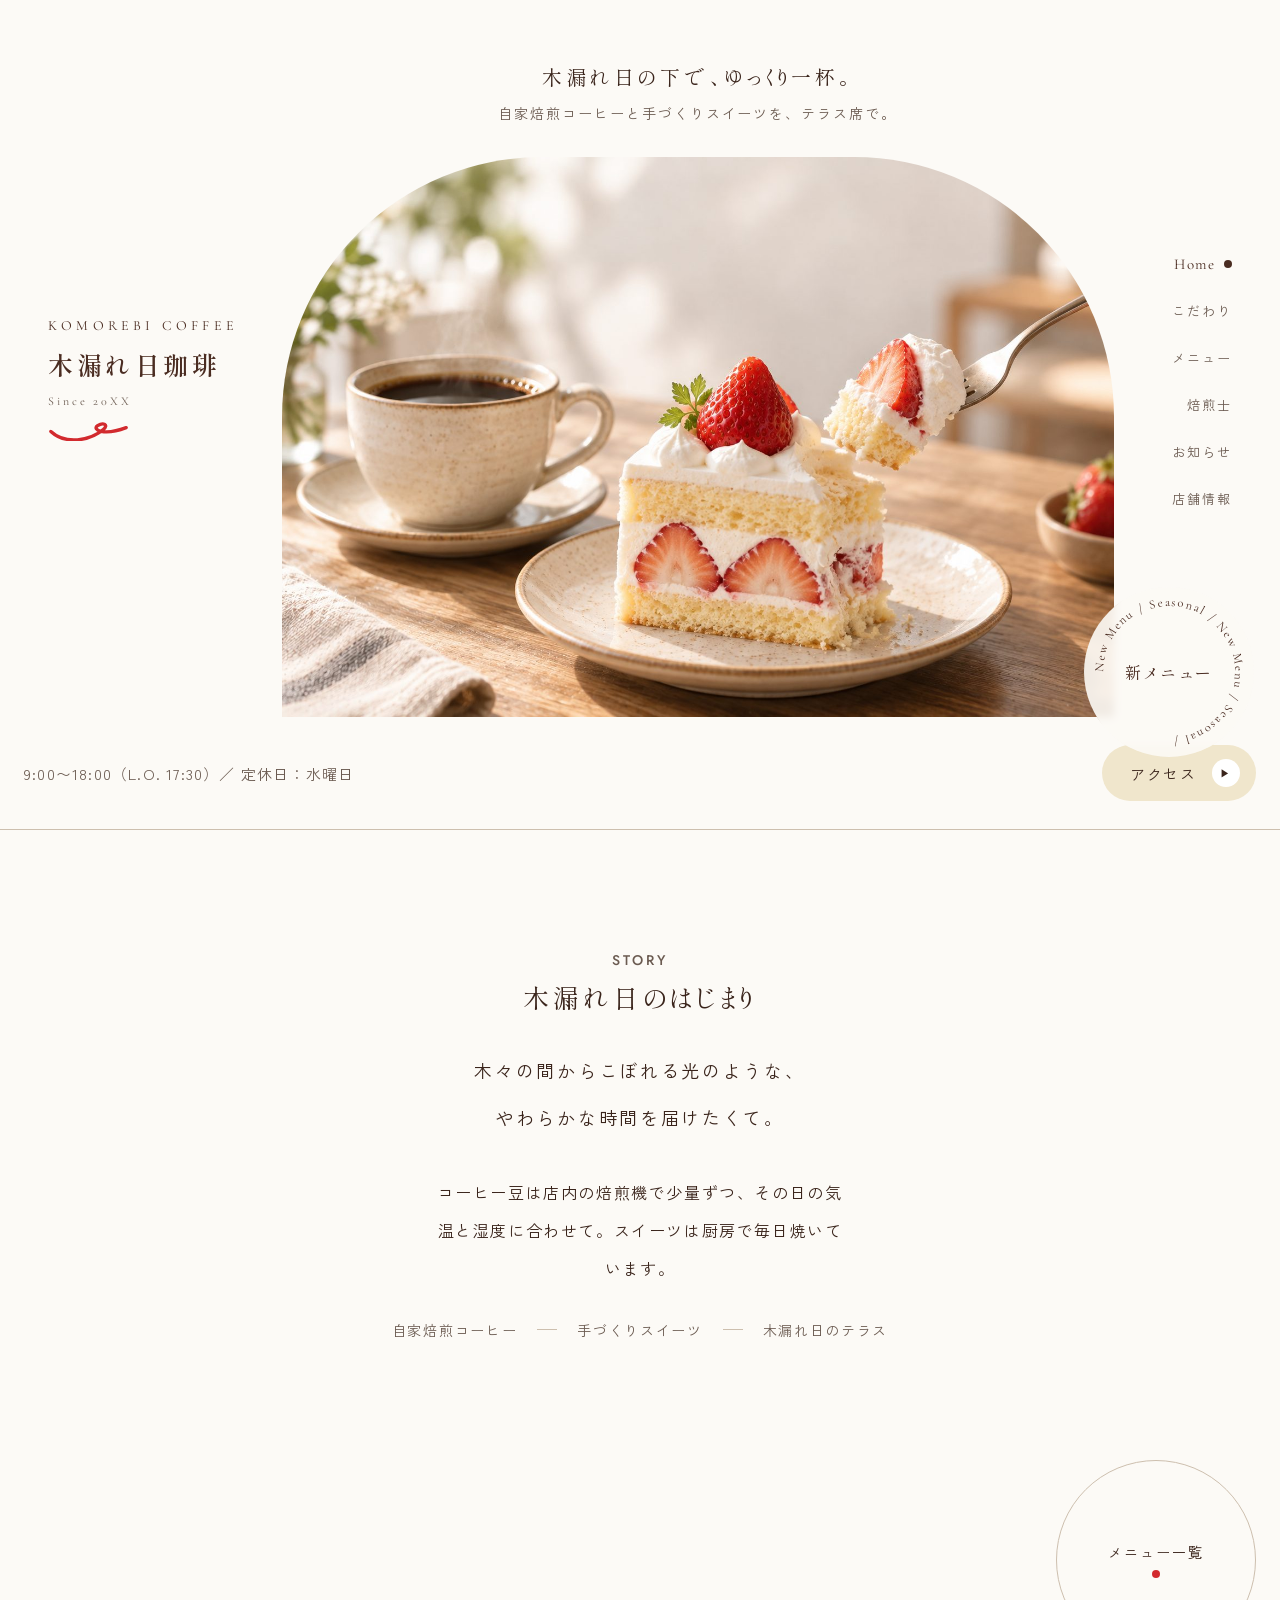
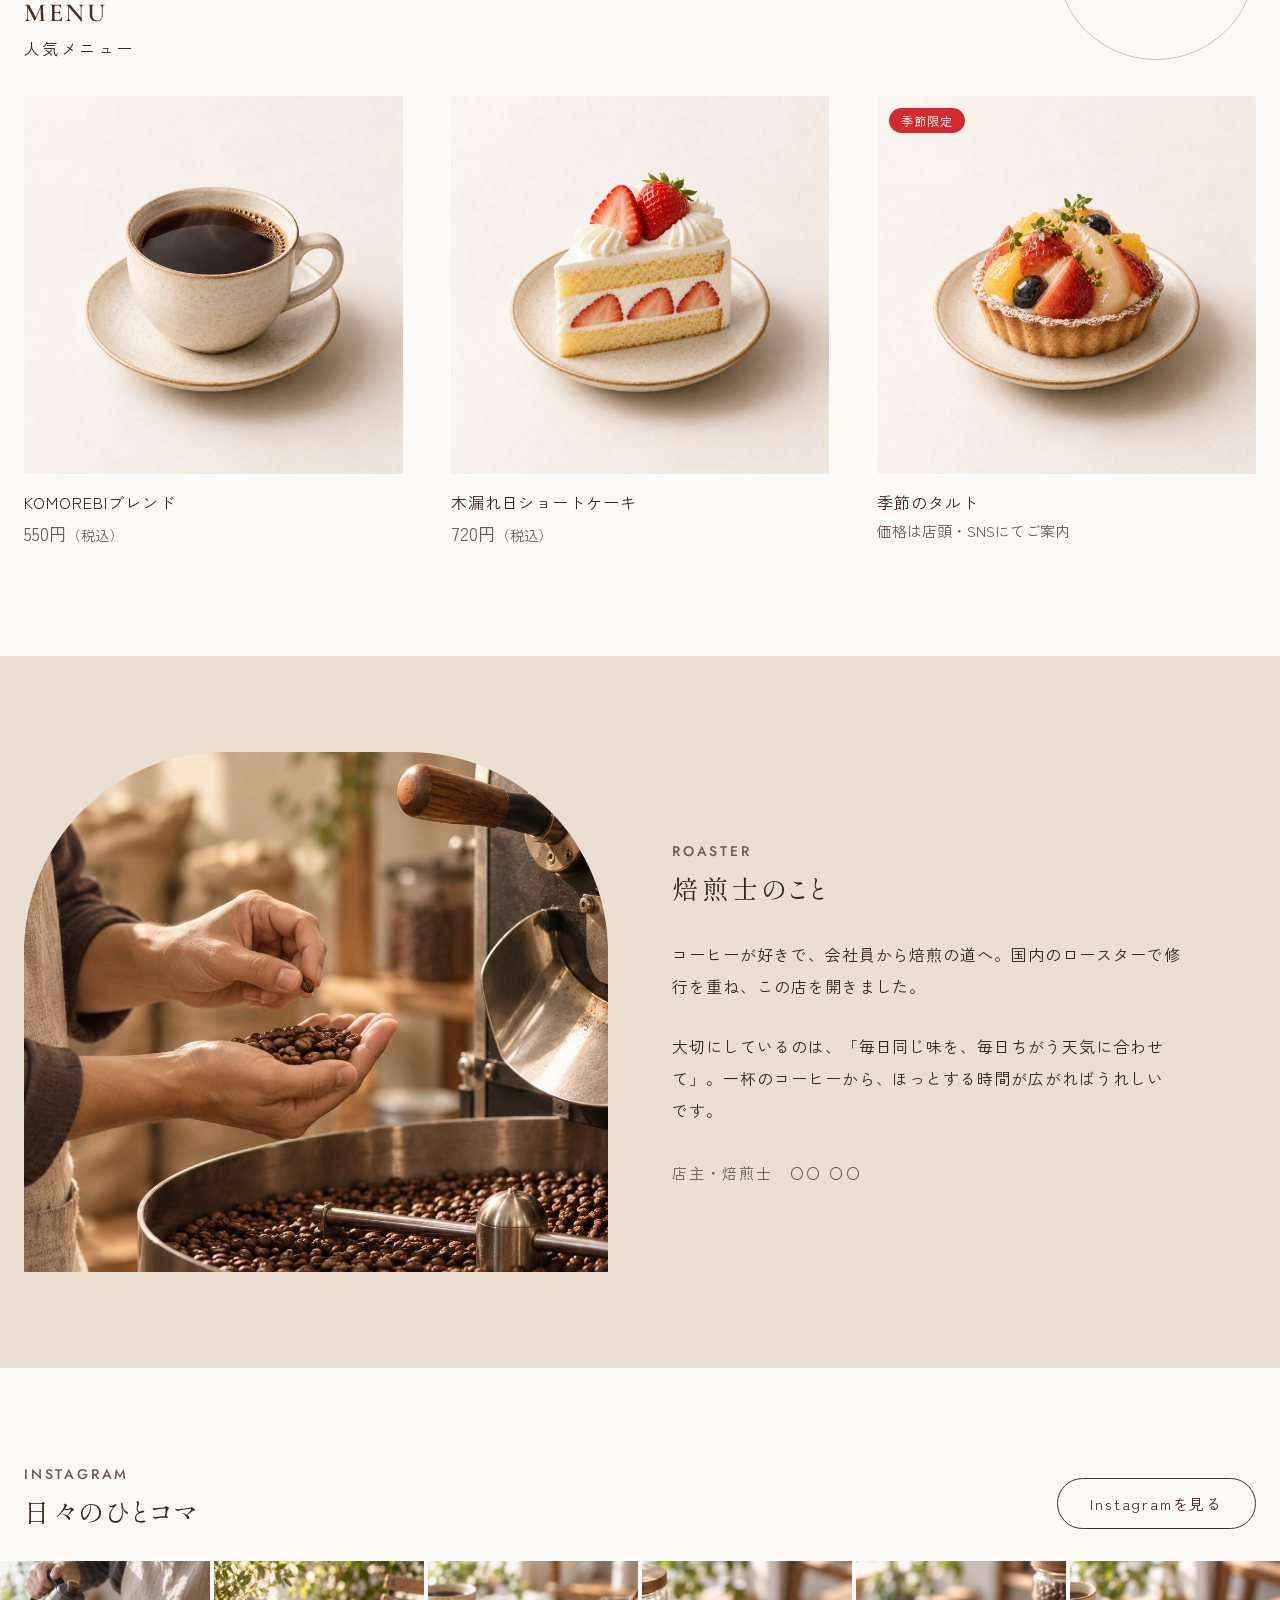
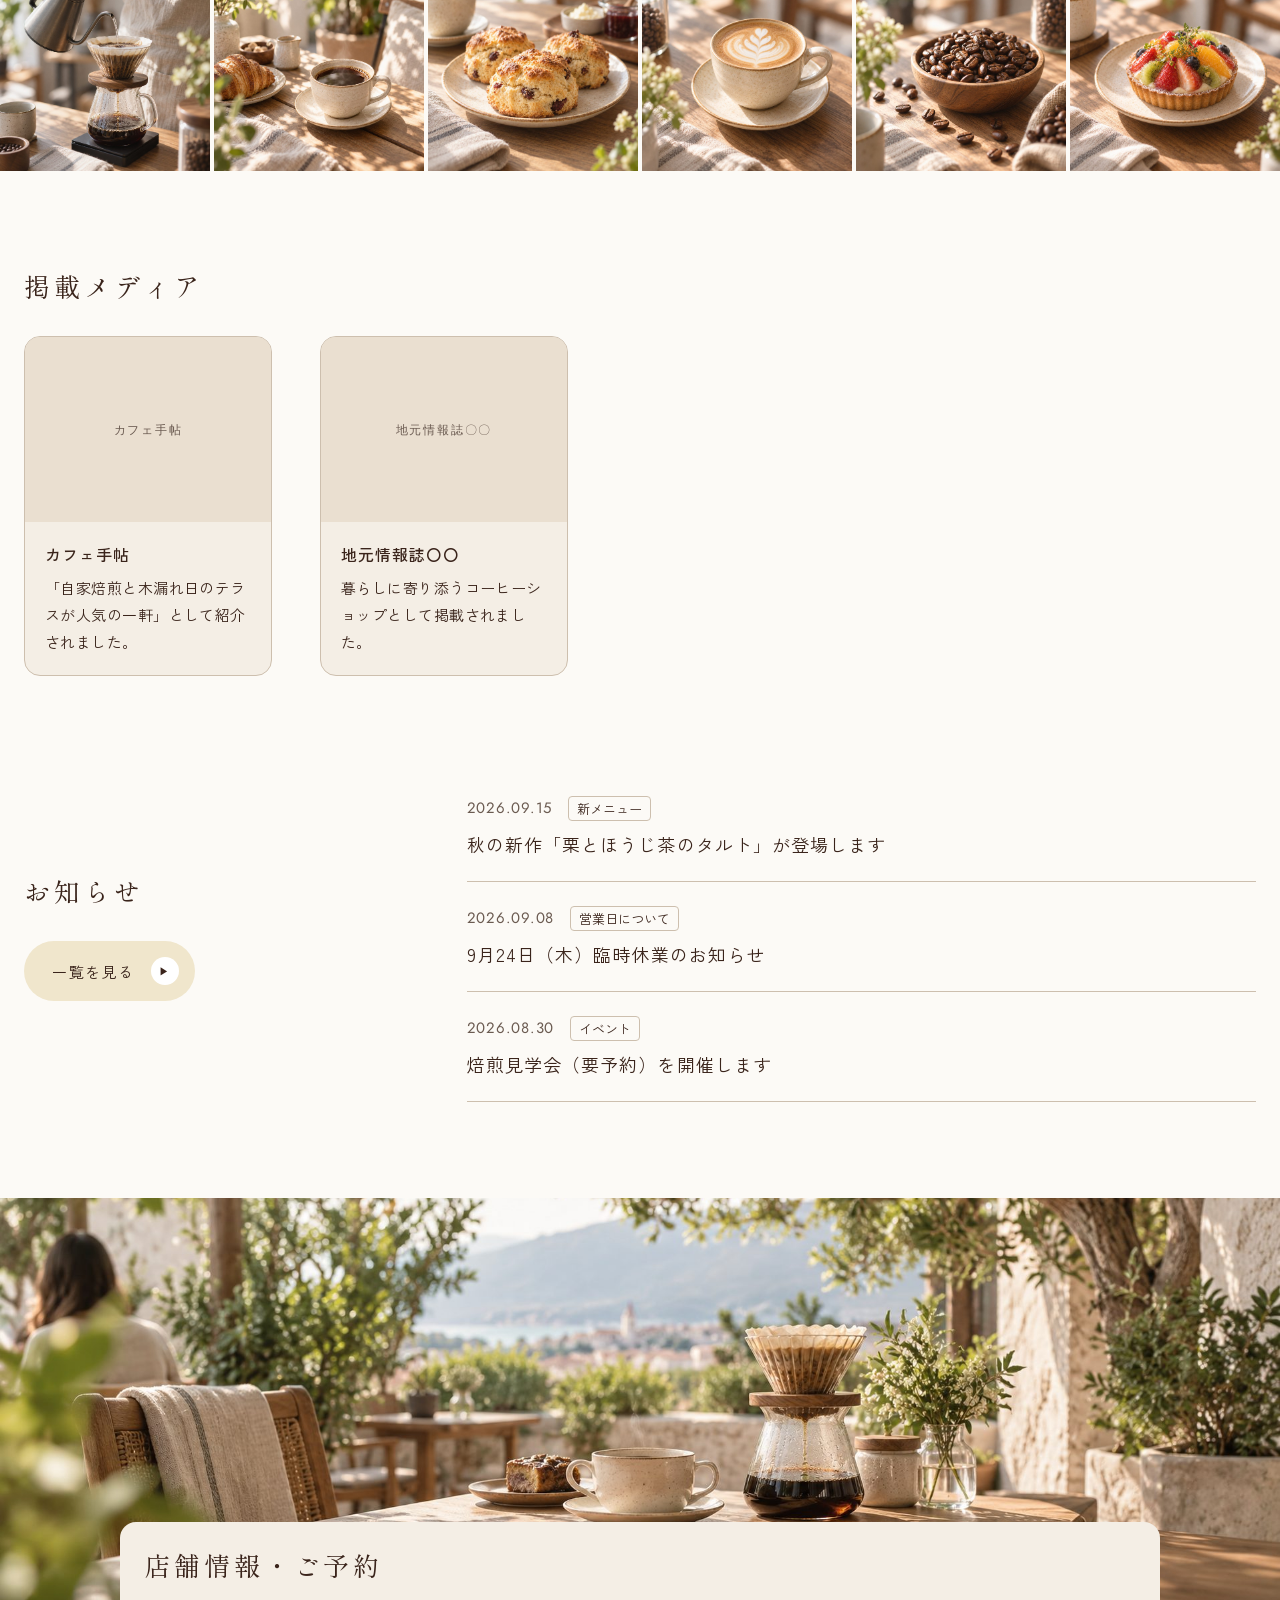
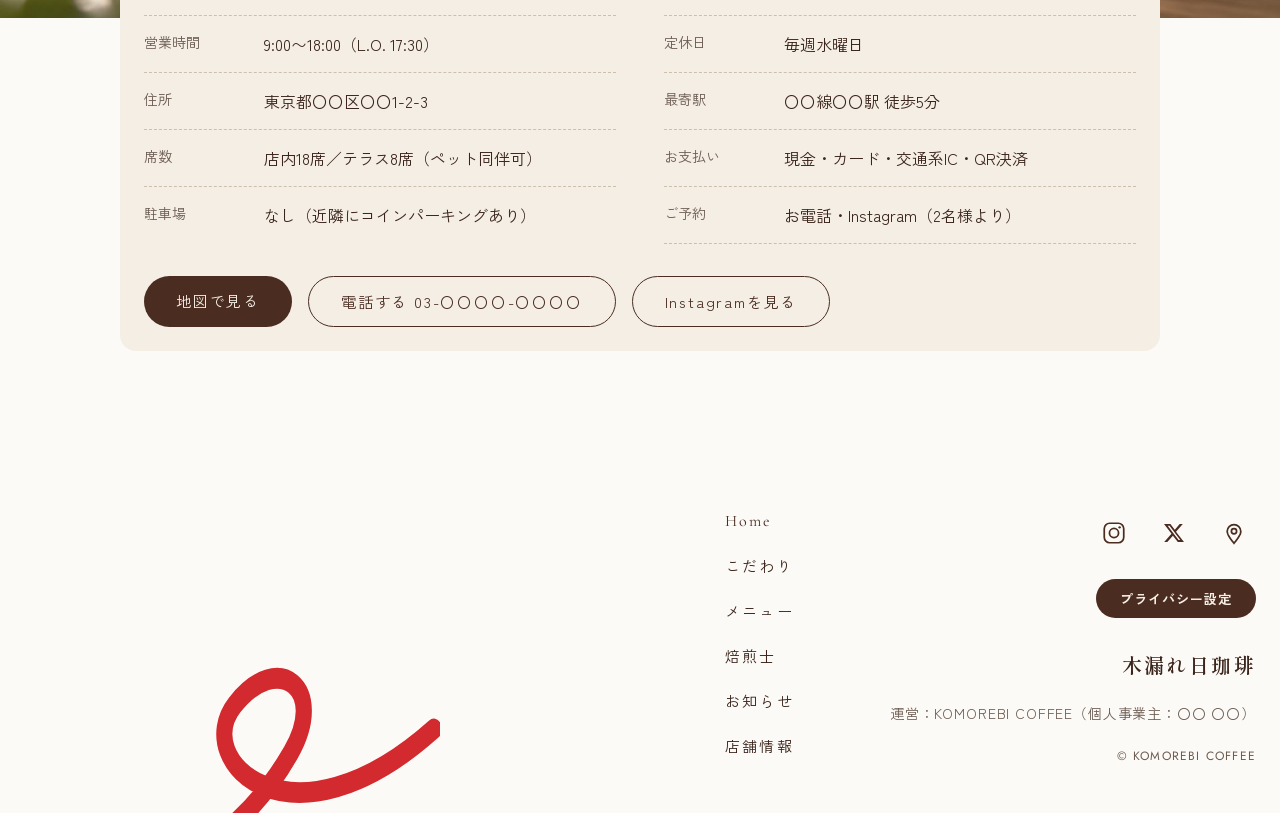
==== commit 5c6f32c2: "Complete remaining placeholder links: privacy policy, news articles, roaster/media Add privacy-polic" ====
--- a/index.html
+++ b/index.html
@@ -30,6 +30,7 @@
 <a href="#top" style="display:flex;align-items:center;gap:8px;text-decoration:none;font-family:'Cormorant Garamond',serif;font-size:15px;letter-spacing:.12em;color:#4A2C21">Home<span style="width:8px;height:8px;border-radius:50%;background:#4A2C21;display:inline-block"></span></a>
 <a href="#story" style="text-decoration:none;font-size:13px;letter-spacing:.15em;color:#6B5B51">こだわり</a>
 <a href="#menu" style="text-decoration:none;font-size:13px;letter-spacing:.15em;color:#6B5B51">メニュー</a>
+<a href="#roaster" style="text-decoration:none;font-size:13px;letter-spacing:.15em;color:#6B5B51">焙煎士</a>
 <a href="#news" style="text-decoration:none;font-size:13px;letter-spacing:.15em;color:#6B5B51">お知らせ</a>
 <a href="#access" style="text-decoration:none;font-size:13px;letter-spacing:.15em;color:#6B5B51">店舗情報</a>
 </nav>
@@ -83,7 +84,7 @@
 </div>
 </div>
 
-<div style="background:#EADFD0;padding:clamp(48px,10vw,96px) 24px" class="split-2col">
+<div id="roaster" style="background:#EADFD0;padding:clamp(48px,10vw,96px) 24px;scroll-margin-top:24px" class="split-2col">
 <div style="height:clamp(320px,80vw,520px);border-radius:200px 200px 0 0;overflow:hidden"><img src="images/roaster.jpg" alt="焙煎機の前でコーヒー豆の状態を確かめる店主の手元" style="width:100%;height:100%;object-fit:cover;object-position:center 45%;display:block"></div>
 <div style="max-width:32em">
 <p style="margin:0;font-family:Jost,sans-serif;font-size:14px;font-weight:500;letter-spacing:.2em;color:#6B5B51">ROASTER</p>
@@ -109,6 +110,26 @@
 <a href="https://instagram.com/komorebi_coffee" style="display:block;aspect-ratio:1;overflow:hidden"><img src="images/gallery-04.jpg" alt="ラテアートのカフェラテ" style="width:100%;height:100%;object-fit:cover;display:block"></a>
 <a href="https://instagram.com/komorebi_coffee" style="display:block;aspect-ratio:1;overflow:hidden"><img src="images/gallery-05.jpg" alt="焙煎したてのコーヒー豆" style="width:100%;height:100%;object-fit:cover;display:block"></a>
 <a href="https://instagram.com/komorebi_coffee" style="display:block;aspect-ratio:1;overflow:hidden"><img src="images/gallery-06.jpg" alt="旬のフルーツを使った季節のタルト" style="width:100%;height:100%;object-fit:cover;display:block"></a>
+</div>
+</div>
+
+<div id="media" style="padding:clamp(48px,10vw,96px) 24px 0;scroll-margin-top:24px">
+<h2 style="margin:0 0 32px;font-family:'Shippori Mincho',serif;font-size:clamp(1.5rem,4vw,1.625rem);font-weight:400;letter-spacing:.15em;color:#3A241B">掲載メディア</h2>
+<div class="grid-3col" style="max-width:840px">
+<a href="https://example.com/press-01" style="text-decoration:none;color:inherit;background:#F4EEE5;border:1px solid #CDBFAE;border-radius:16px;overflow:hidden;display:flex;flex-direction:column">
+<div style="aspect-ratio:4/3;background:#EADFD0;display:flex;align-items:center;justify-content:center"><span style="font-family:Jost,sans-serif;font-size:12px;letter-spacing:.15em;color:#6B5B51">カフェ手帖</span></div>
+<div style="padding:20px;display:flex;flex-direction:column;gap:8px">
+<p style="margin:0;font-size:16px;font-weight:500;letter-spacing:.06em;color:#3A241B">カフェ手帖</p>
+<p style="margin:0;font-size:15px;line-height:1.8;letter-spacing:.03em;color:#3A241B">「自家焙煎と木漏れ日のテラスが人気の一軒」として紹介されました。</p>
+</div>
+</a>
+<a href="https://example.com/press-02" style="text-decoration:none;color:inherit;background:#F4EEE5;border:1px solid #CDBFAE;border-radius:16px;overflow:hidden;display:flex;flex-direction:column">
+<div style="aspect-ratio:4/3;background:#EADFD0;display:flex;align-items:center;justify-content:center"><span style="font-family:Jost,sans-serif;font-size:12px;letter-spacing:.15em;color:#6B5B51">地元情報誌〇〇</span></div>
+<div style="padding:20px;display:flex;flex-direction:column;gap:8px">
+<p style="margin:0;font-size:16px;font-weight:500;letter-spacing:.06em;color:#3A241B">地元情報誌〇〇</p>
+<p style="margin:0;font-size:15px;line-height:1.8;letter-spacing:.03em;color:#3A241B">暮らしに寄り添うコーヒーショップとして掲載されました。</p>
+</div>
+</a>
 </div>
 </div>
 
@@ -162,6 +183,7 @@
 <a href="#top" style="text-decoration:none;font-family:'Cormorant Garamond',serif;font-size:16px;letter-spacing:.12em;color:#4A2C21">Home</a>
 <a href="#story" style="text-decoration:none;font-size:15px;letter-spacing:.15em;color:#3A241B">こだわり</a>
 <a href="#menu" style="text-decoration:none;font-size:15px;letter-spacing:.15em;color:#3A241B">メニュー</a>
+<a href="#roaster" style="text-decoration:none;font-size:15px;letter-spacing:.15em;color:#3A241B">焙煎士</a>
 <a href="#news" style="text-decoration:none;font-size:15px;letter-spacing:.15em;color:#3A241B">お知らせ</a>
 <a href="#access" style="text-decoration:none;font-size:15px;letter-spacing:.15em;color:#3A241B">店舗情報</a>
 </nav>
@@ -177,7 +199,7 @@
 <svg width="26" height="26" viewBox="0 0 24 24" fill="none" stroke="currentColor" stroke-width="1.6" aria-hidden="true"><path d="M12 21.5c4.2-5 6.3-8.3 6.3-11A6.3 6.3 0 0 0 5.7 10.5c0 2.7 2.1 6 6.3 11Z"></path><circle cx="12" cy="10.3" r="2.4"></circle></svg>
 </a>
 </div>
-<a href="/privacy-policy" style="text-decoration:none;background:#4A2C21;color:#F5EFE6;border-radius:999px;padding:10px 24px;font-size:13px;font-weight:700;letter-spacing:.08em">プライバシー設定</a>
+<a href="privacy-policy.html" style="text-decoration:none;background:#4A2C21;color:#F5EFE6;border-radius:999px;padding:10px 24px;font-size:13px;font-weight:700;letter-spacing:.08em">プライバシー設定</a>
 <div style="display:flex;align-items:center;gap:12px;margin-top:8px">
 <span style="font-family:'Shippori Mincho',serif;font-weight:600;font-size:20px;letter-spacing:.12em;color:#3A241B">木漏れ日珈琲</span>
 </div>
@@ -199,12 +221,14 @@
 <a href="#top" aria-current="page">Home</a>
 <a href="#story">こだわり</a>
 <a href="#menu">メニュー</a>
+<a href="#roaster">焙煎士</a>
 <a href="#news">お知らせ</a>
 <a href="#access">店舗情報</a>
 </nav>
 <span class="drawer-rule" aria-hidden="true"></span>
 <nav class="drawer-nav">
 <a href="https://instagram.com/komorebi_coffee">Instagram</a>
+<a href="privacy-policy.html">プライバシーポリシー</a>
 </nav>
 <div class="drawer-foot">
 <span class="vlogo-mark" aria-hidden="true">木漏れ日珈琲</span>
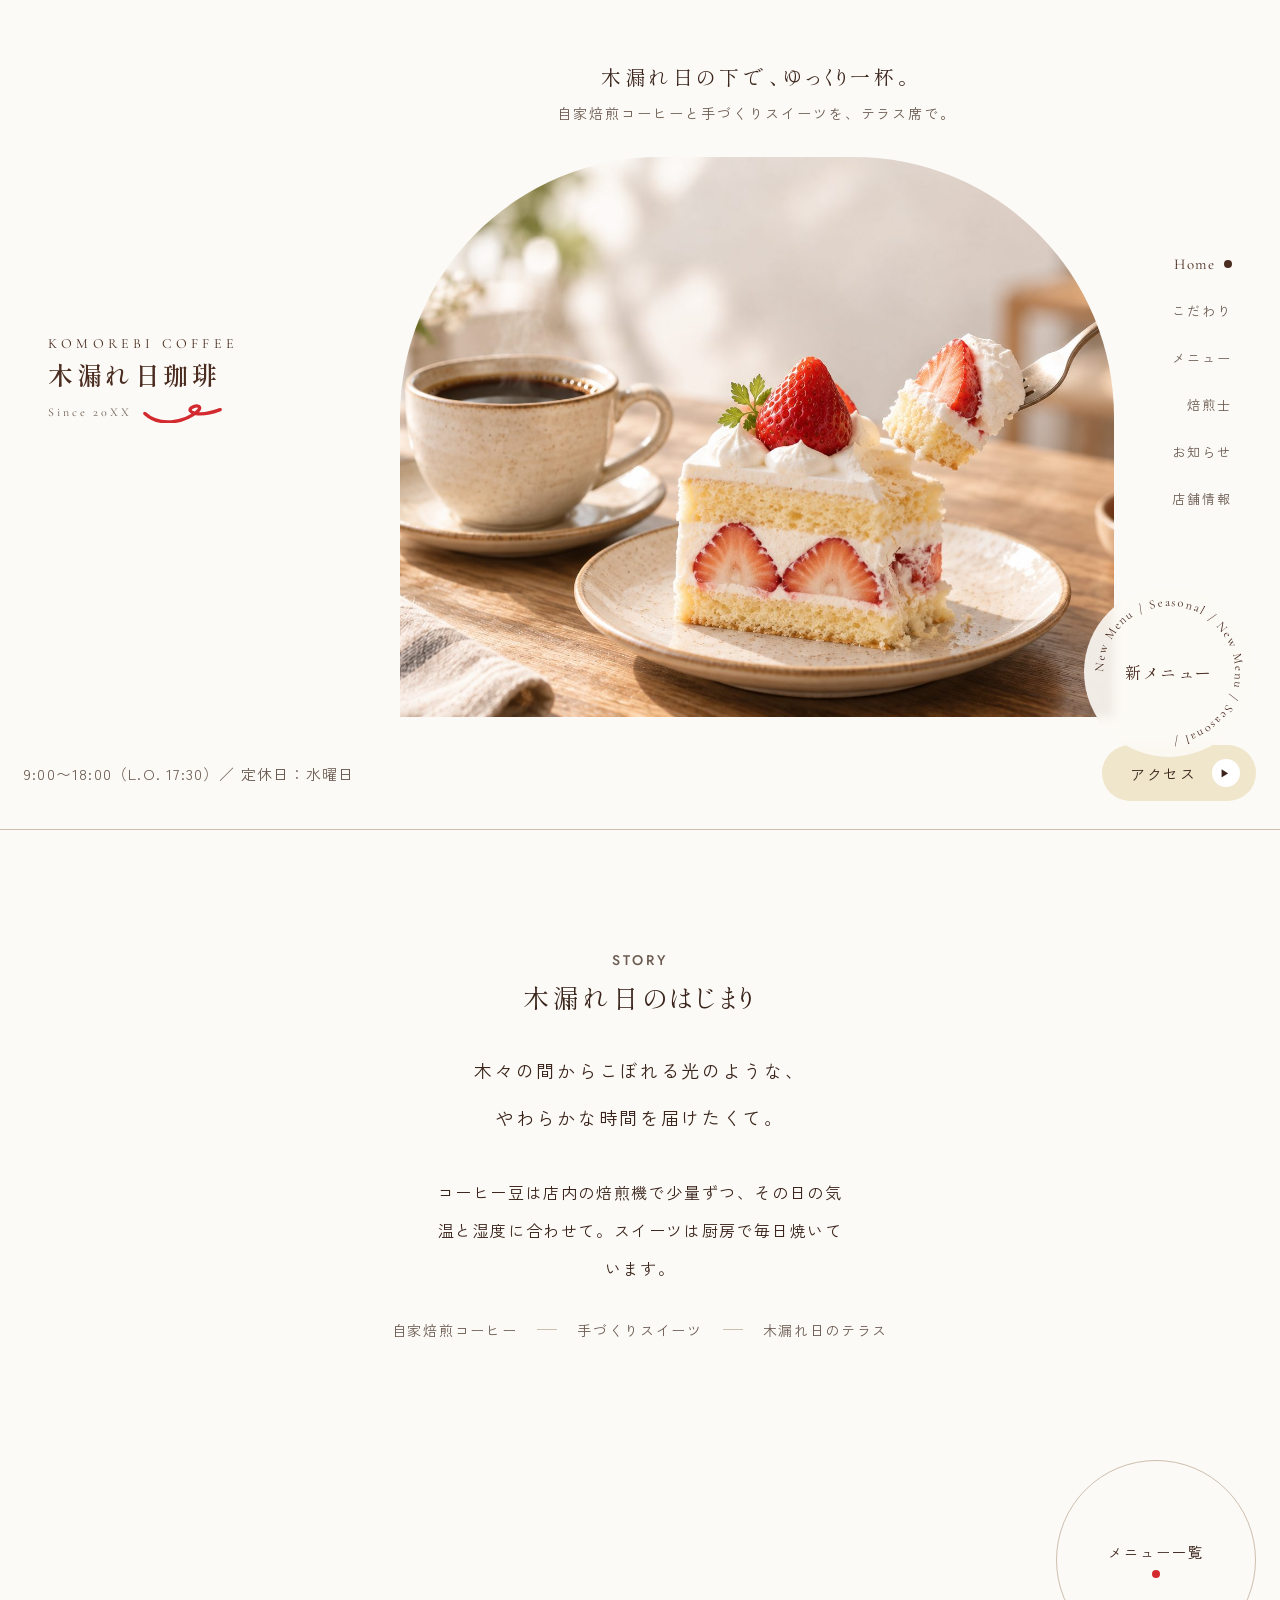
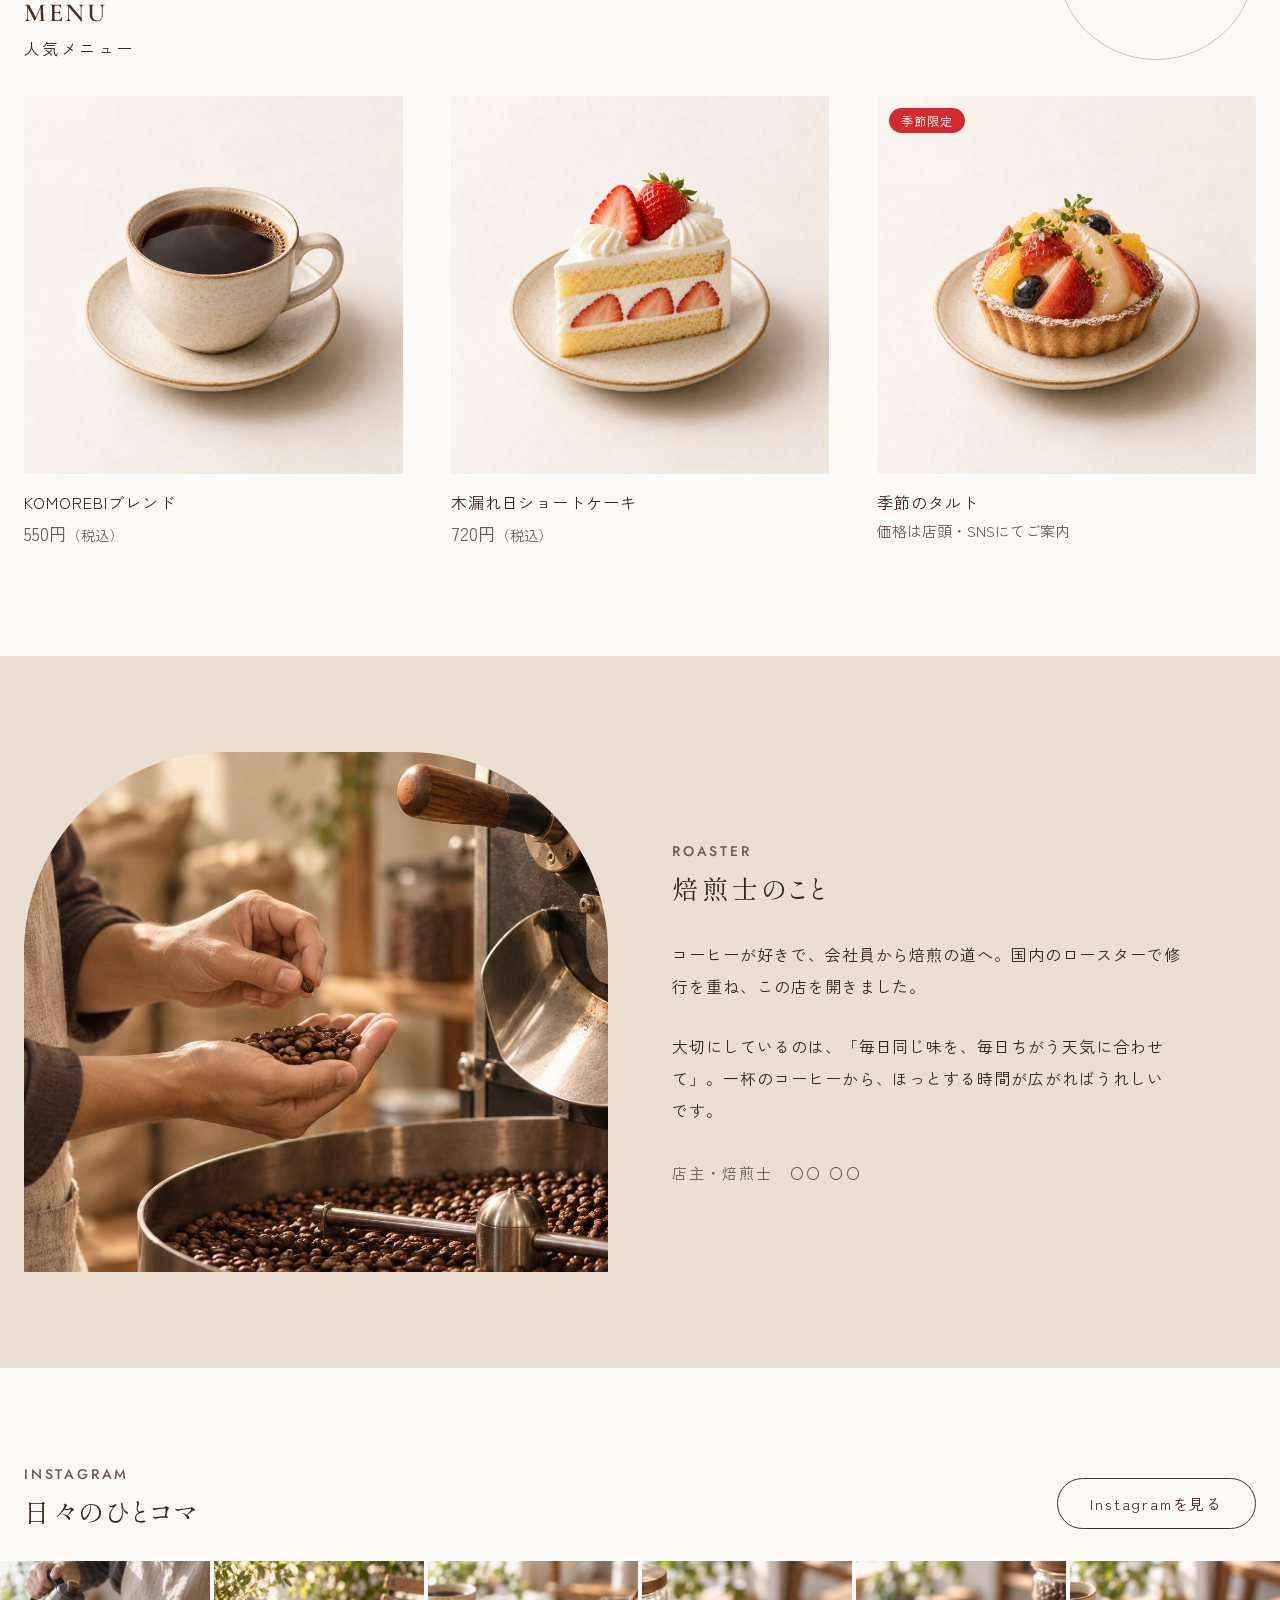
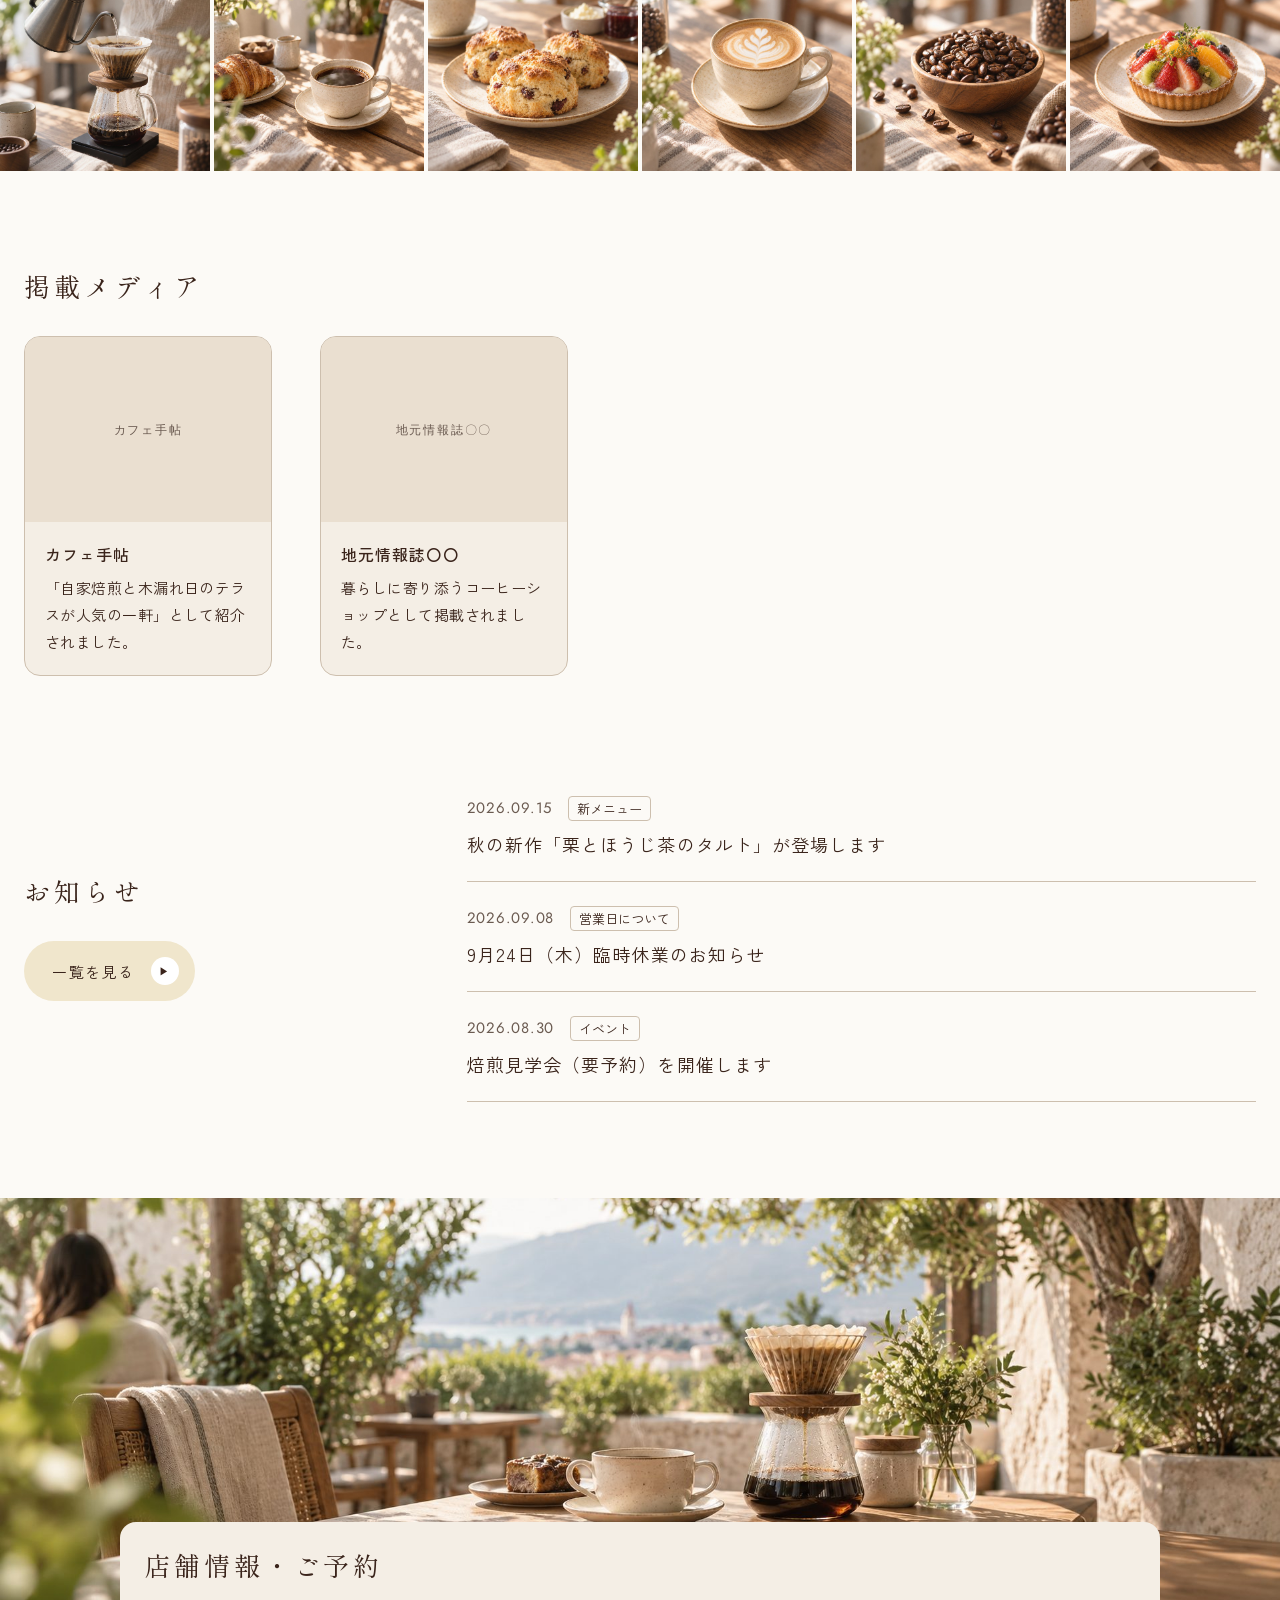
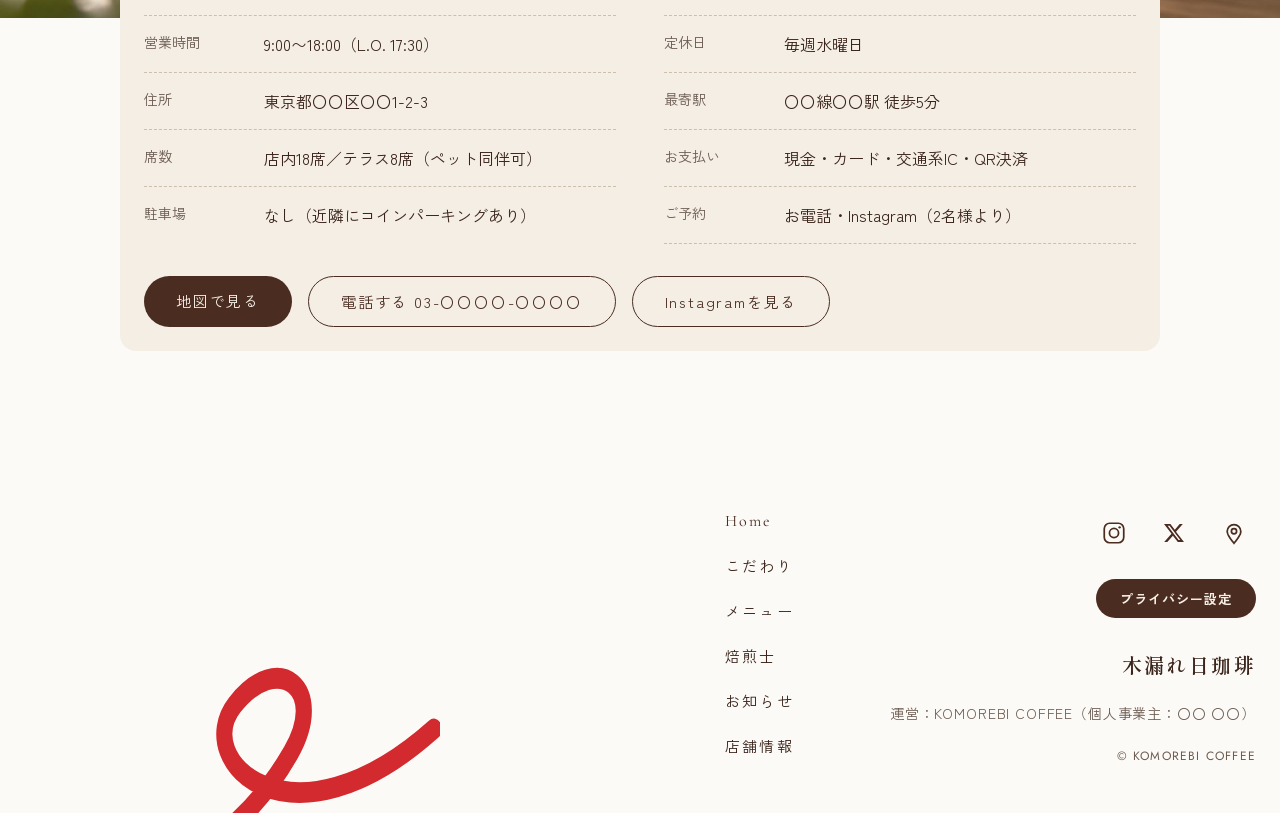
==== commit 5445e7ed: "Make the top-page logo lockup horizontal Pair the English/Japanese store name on one line and "Since" ====
--- a/index.html
+++ b/index.html
@@ -14,10 +14,14 @@
 
 <div class="hero-a-grid">
 <div class="hero-a-logo">
-<div style="font-family:'Cormorant Garamond',serif;font-size:14px;letter-spacing:.3em;color:#4A2C21">KOMOREBI COFFEE</div>
-<div style="font-family:'Shippori Mincho',serif;font-weight:600;font-size:25px;letter-spacing:.14em;color:#4A2C21;font-feature-settings:'palt'">木漏れ日珈琲</div>
-<div style="font-family:'Cormorant Garamond',serif;font-size:12px;letter-spacing:.24em;color:#6B5B51">Since 20XX</div>
+<div style="display:flex;flex-wrap:wrap;align-items:baseline;gap:4px 14px">
+<span style="font-family:'Cormorant Garamond',serif;font-size:14px;letter-spacing:.3em;color:#4A2C21">KOMOREBI COFFEE</span>
+<span style="font-family:'Shippori Mincho',serif;font-weight:600;font-size:25px;letter-spacing:.14em;color:#4A2C21;font-feature-settings:'palt'">木漏れ日珈琲</span>
+</div>
+<div style="display:flex;align-items:center;gap:10px">
+<span style="font-family:'Cormorant Garamond',serif;font-size:12px;letter-spacing:.24em;color:#6B5B51">Since 20XX</span>
 <svg width="82" height="21" viewBox="0 0 86 22" aria-hidden="true"><path d="M3 12 C 18 26, 44 22, 58 10 C 64 5, 58 2, 52 6 C 46 10, 58 17, 82 8" fill="none" stroke="#D22A2E" stroke-width="3.5" stroke-linecap="round"></path></svg>
+</div>
 </div>
 
 <div class="hero-a-photo-col">
--- a/css/style.css
+++ b/css/style.css
@@ -453,7 +453,7 @@
 @media (min-width: 1024px) {
   .hero-a-grid {
     display: grid;
-    grid-template-columns: minmax(240px, 22%) 1fr minmax(160px, 13%);
+    grid-template-columns: minmax(400px, 30%) 1fr minmax(160px, 13%);
     padding-top: 40px;
   }
 }
@@ -463,15 +463,14 @@
   display: flex;
   flex-direction: column;
   align-items: center;
-  gap: 12px;
-  width: 96px;
+  gap: 10px;
+  width: auto;
 }
 
 @media (min-width: 1024px) {
   .hero-a-logo {
     padding-left: 48px;
     align-items: flex-start;
-    width: auto;
   }
 }
 
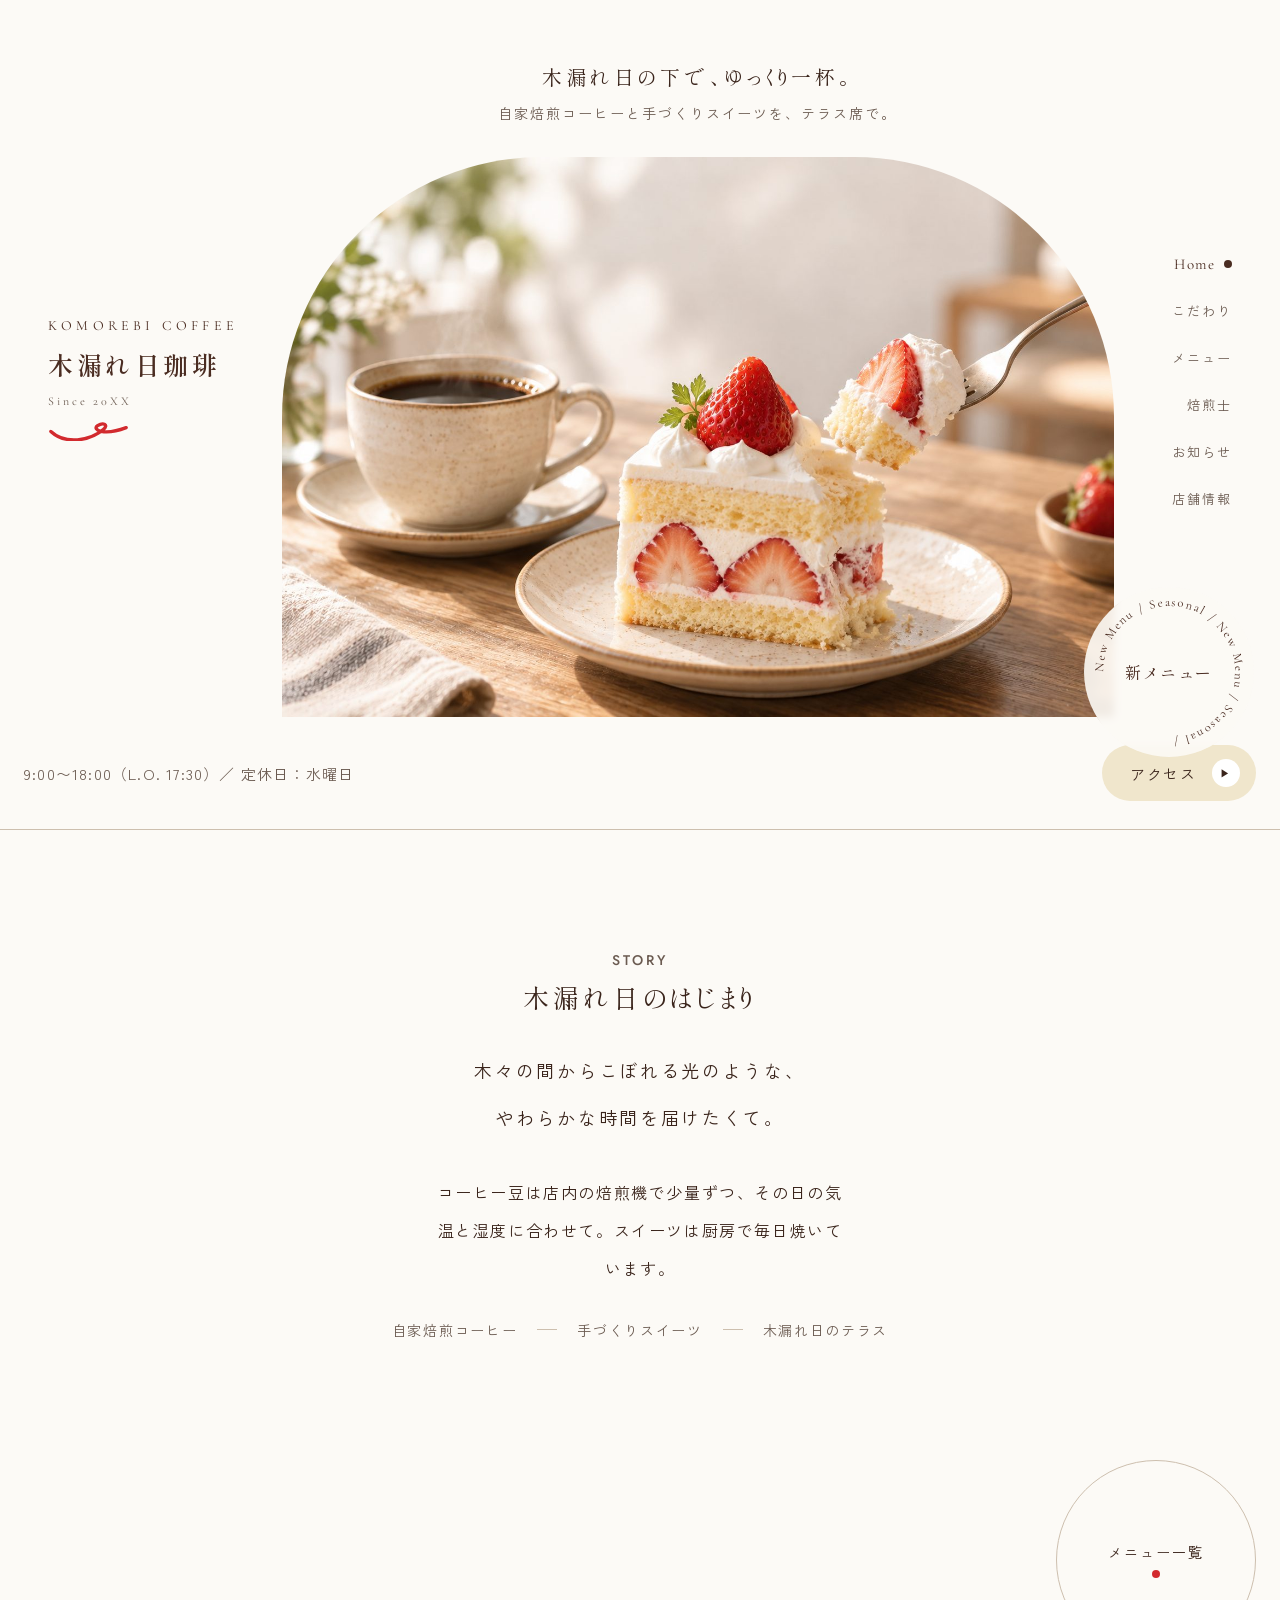
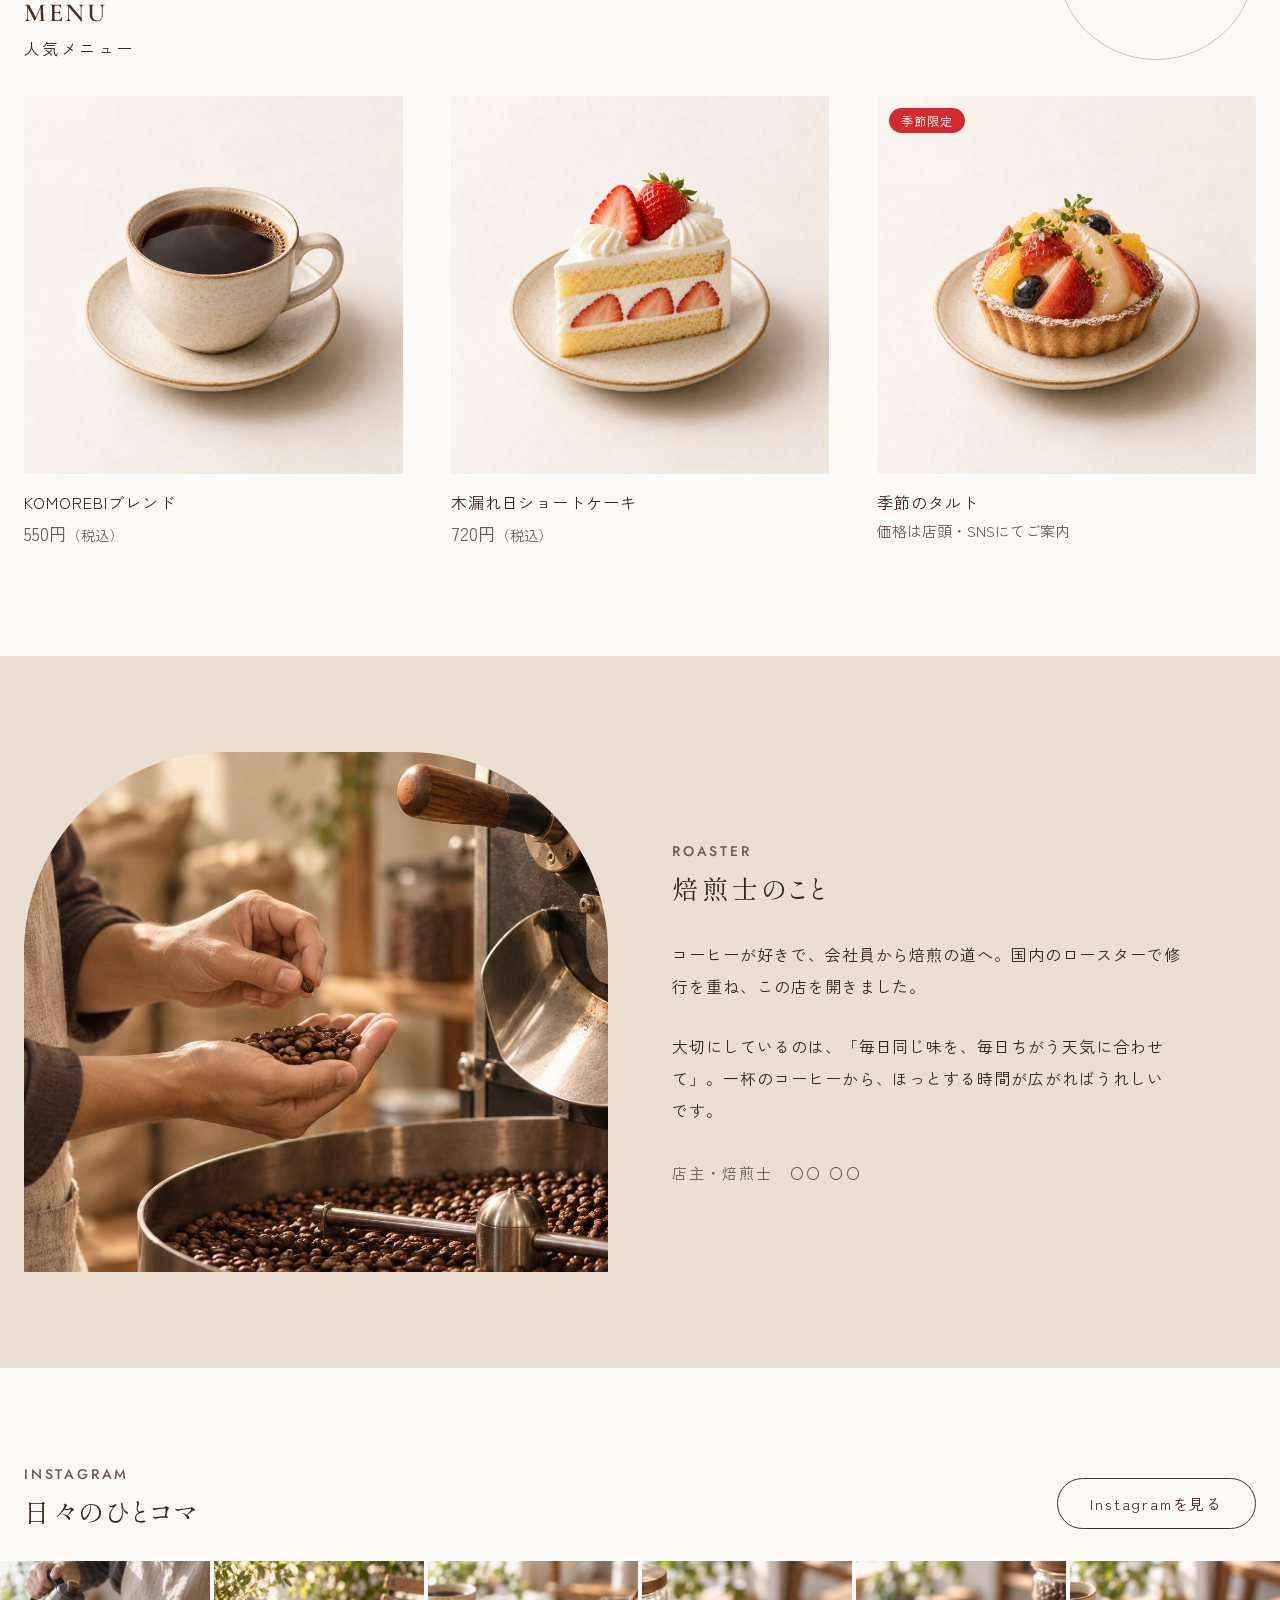
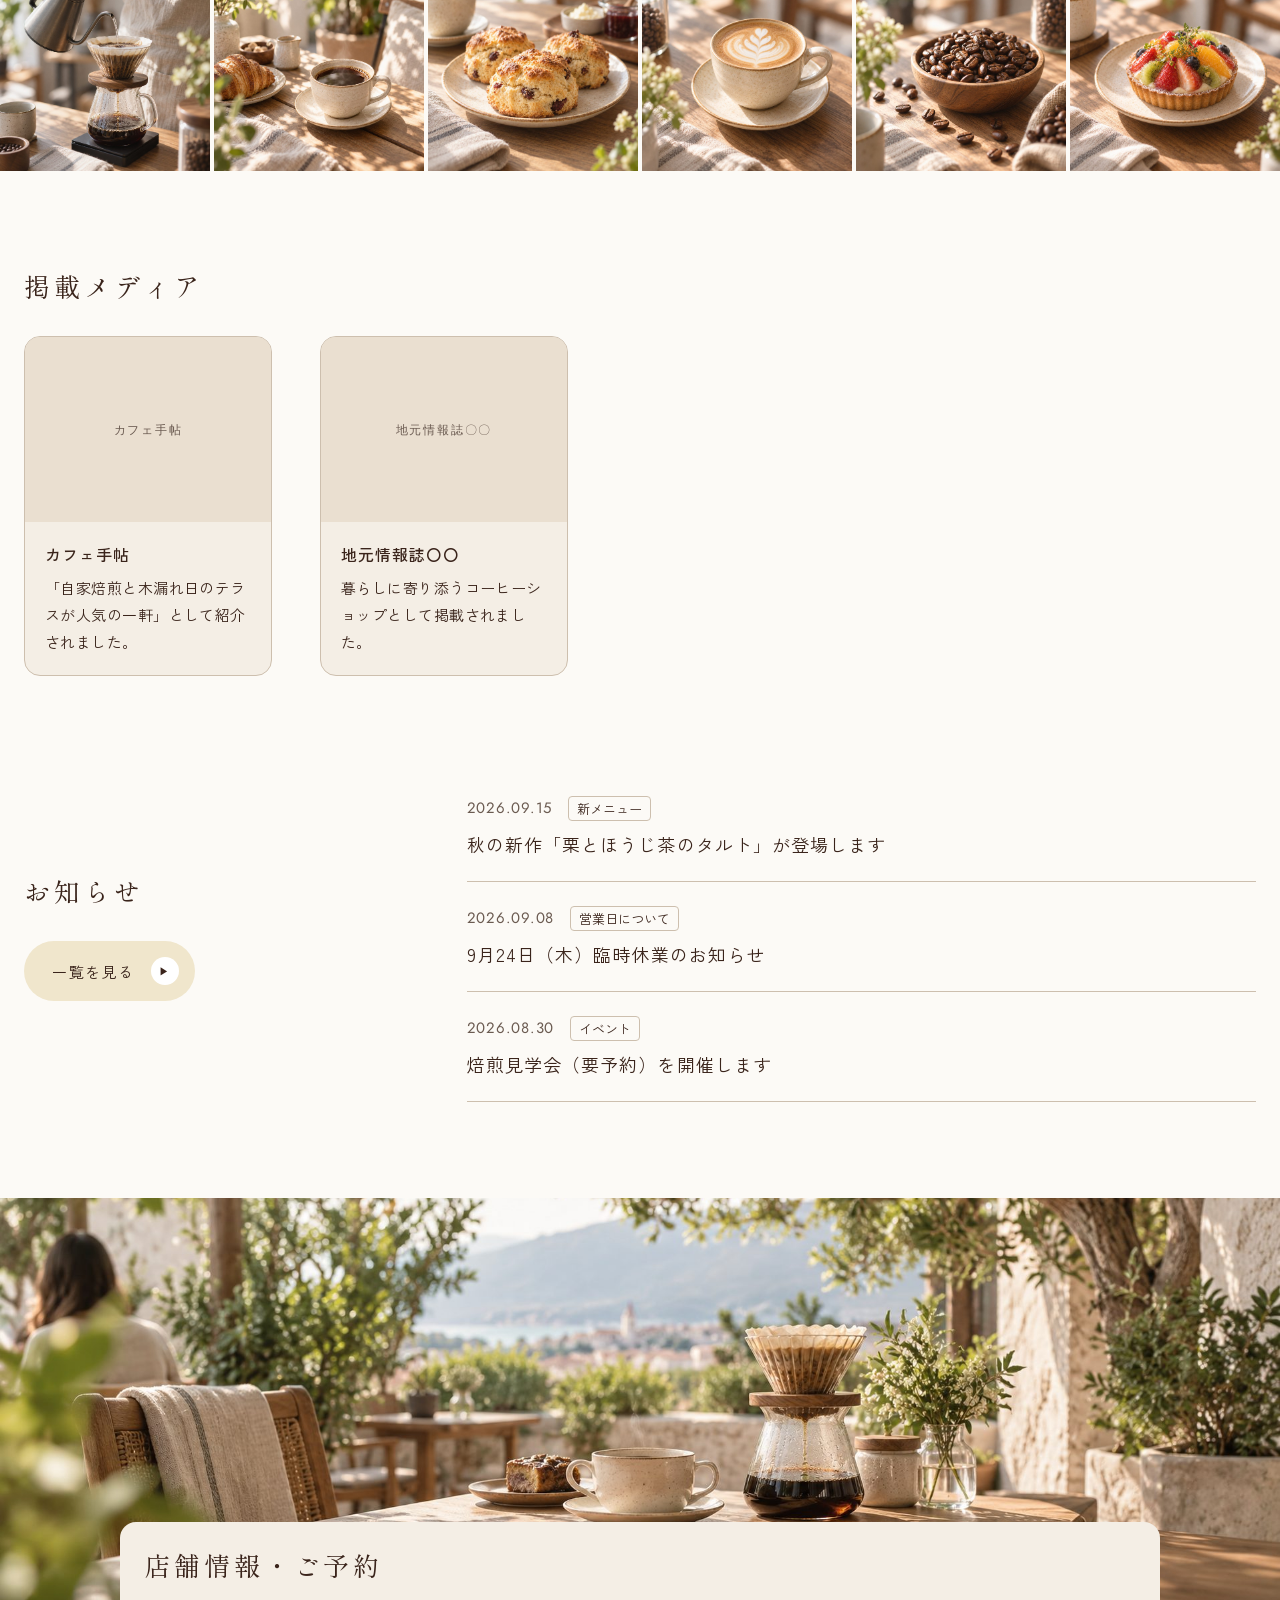
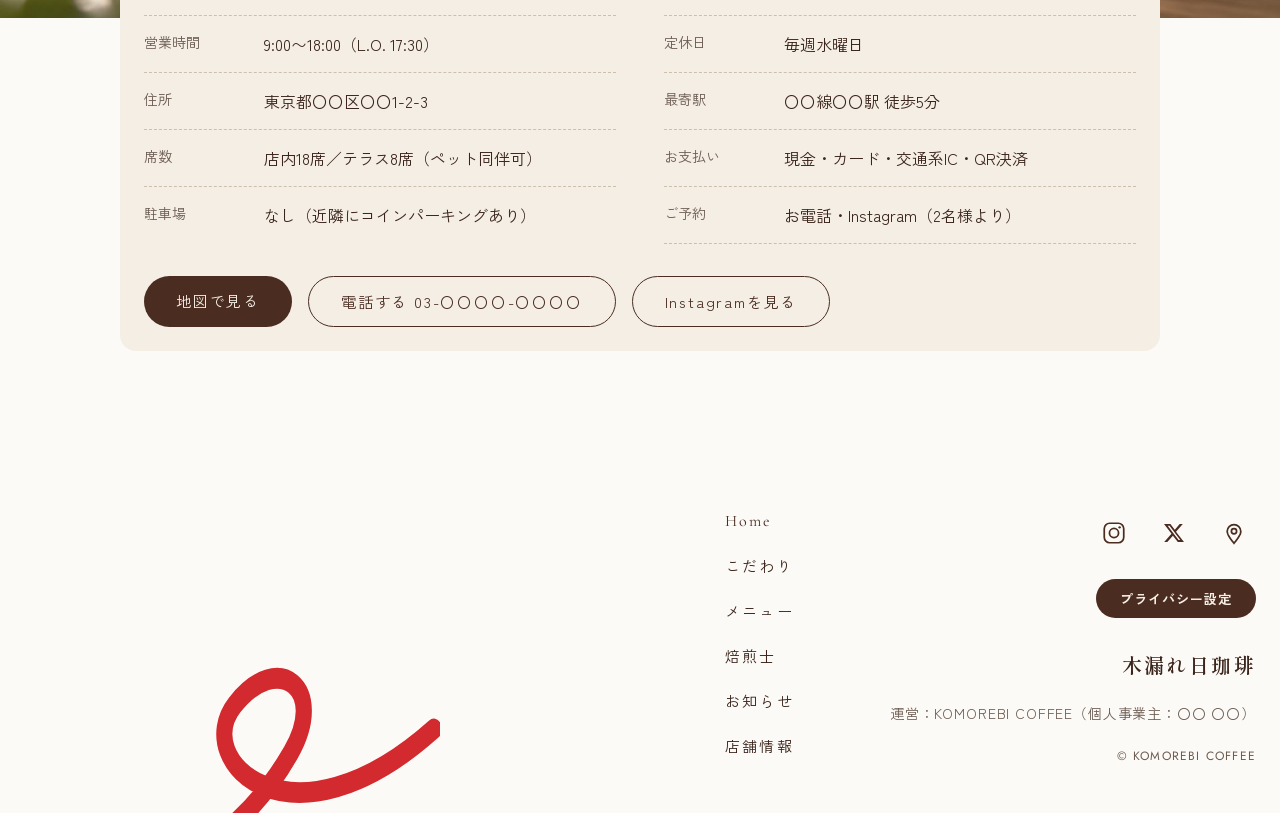
==== commit 401c9c6b: "Revert "Make the top-page logo lockup horizontal" This reverts commit 5445e7ed3be3f11145cd56a2f99f85" ====
--- a/index.html
+++ b/index.html
@@ -14,14 +14,10 @@
 
 <div class="hero-a-grid">
 <div class="hero-a-logo">
-<div style="display:flex;flex-wrap:wrap;align-items:baseline;gap:4px 14px">
-<span style="font-family:'Cormorant Garamond',serif;font-size:14px;letter-spacing:.3em;color:#4A2C21">KOMOREBI COFFEE</span>
-<span style="font-family:'Shippori Mincho',serif;font-weight:600;font-size:25px;letter-spacing:.14em;color:#4A2C21;font-feature-settings:'palt'">木漏れ日珈琲</span>
-</div>
-<div style="display:flex;align-items:center;gap:10px">
-<span style="font-family:'Cormorant Garamond',serif;font-size:12px;letter-spacing:.24em;color:#6B5B51">Since 20XX</span>
+<div style="font-family:'Cormorant Garamond',serif;font-size:14px;letter-spacing:.3em;color:#4A2C21">KOMOREBI COFFEE</div>
+<div style="font-family:'Shippori Mincho',serif;font-weight:600;font-size:25px;letter-spacing:.14em;color:#4A2C21;font-feature-settings:'palt'">木漏れ日珈琲</div>
+<div style="font-family:'Cormorant Garamond',serif;font-size:12px;letter-spacing:.24em;color:#6B5B51">Since 20XX</div>
 <svg width="82" height="21" viewBox="0 0 86 22" aria-hidden="true"><path d="M3 12 C 18 26, 44 22, 58 10 C 64 5, 58 2, 52 6 C 46 10, 58 17, 82 8" fill="none" stroke="#D22A2E" stroke-width="3.5" stroke-linecap="round"></path></svg>
-</div>
 </div>
 
 <div class="hero-a-photo-col">
--- a/css/style.css
+++ b/css/style.css
@@ -453,7 +453,7 @@
 @media (min-width: 1024px) {
   .hero-a-grid {
     display: grid;
-    grid-template-columns: minmax(400px, 30%) 1fr minmax(160px, 13%);
+    grid-template-columns: minmax(240px, 22%) 1fr minmax(160px, 13%);
     padding-top: 40px;
   }
 }
@@ -463,14 +463,15 @@
   display: flex;
   flex-direction: column;
   align-items: center;
-  gap: 10px;
-  width: auto;
+  gap: 12px;
+  width: 96px;
 }
 
 @media (min-width: 1024px) {
   .hero-a-logo {
     padding-left: 48px;
     align-items: flex-start;
+    width: auto;
   }
 }
 
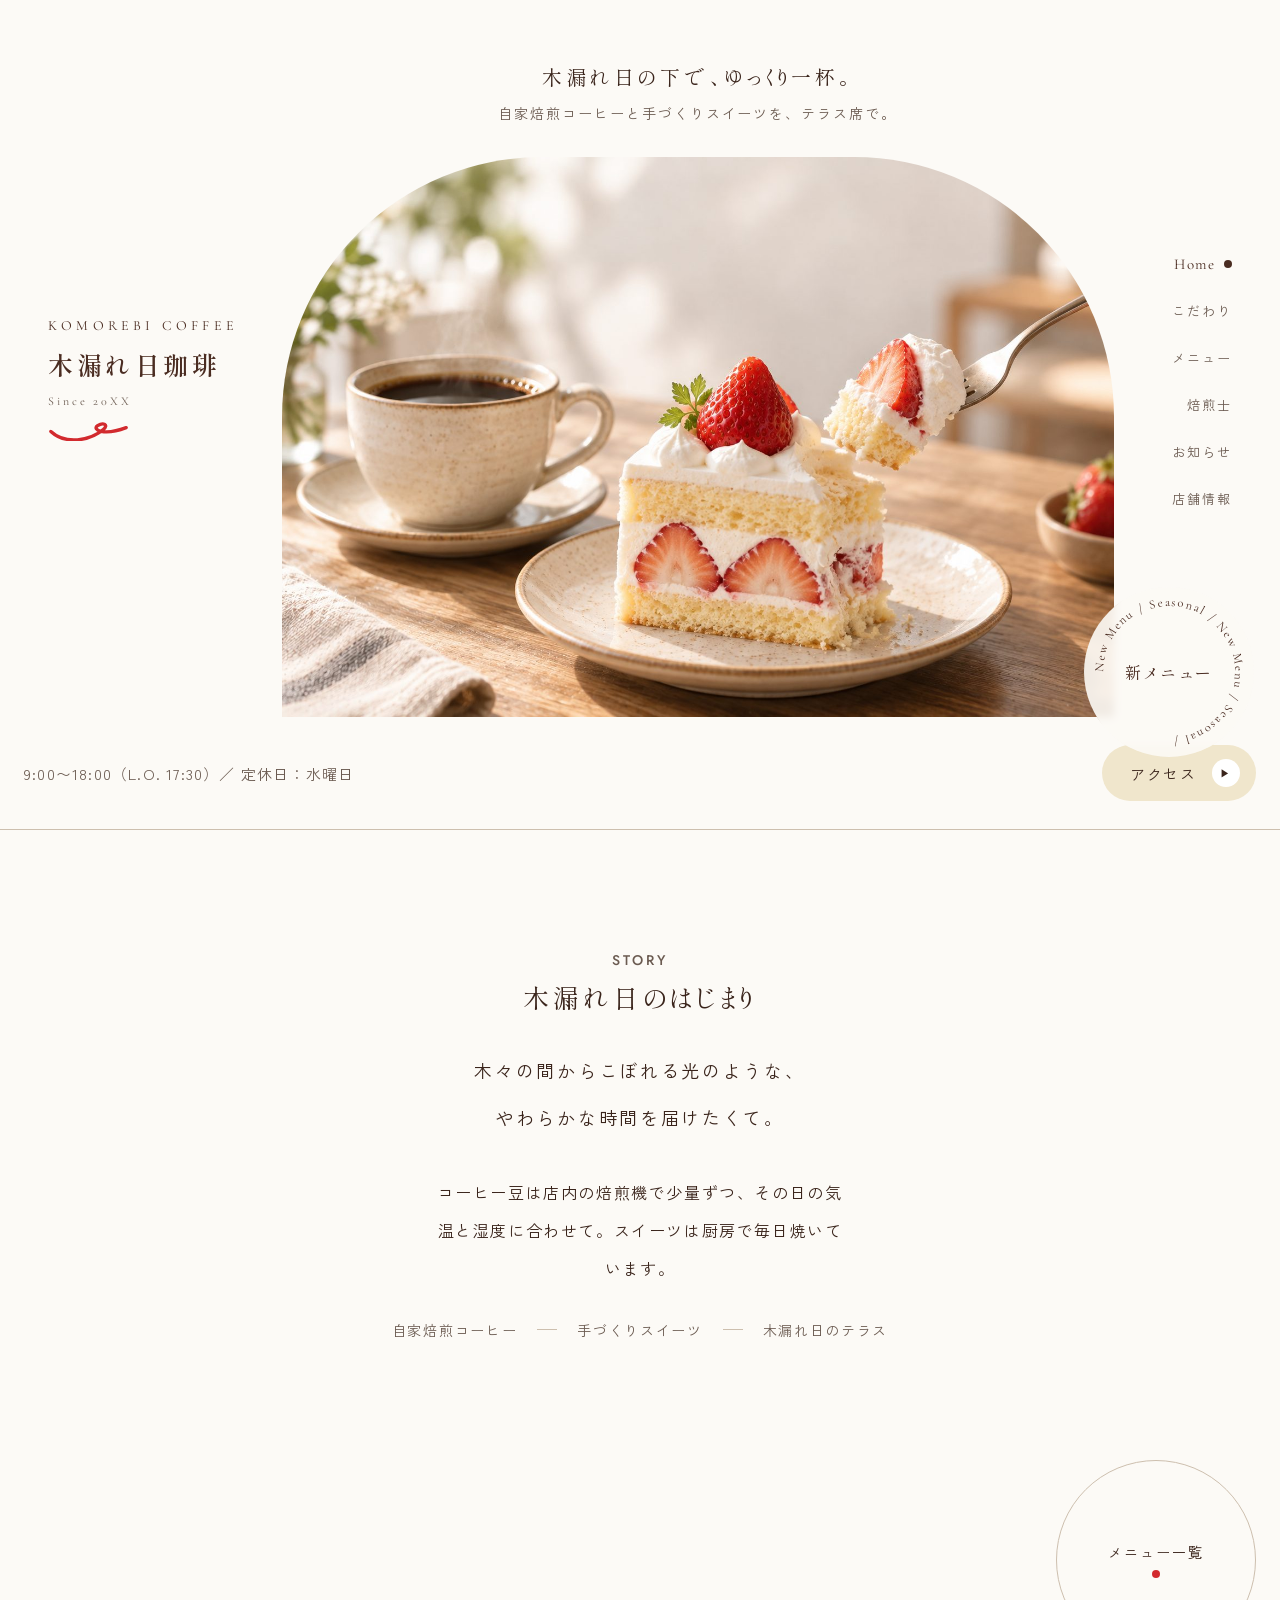
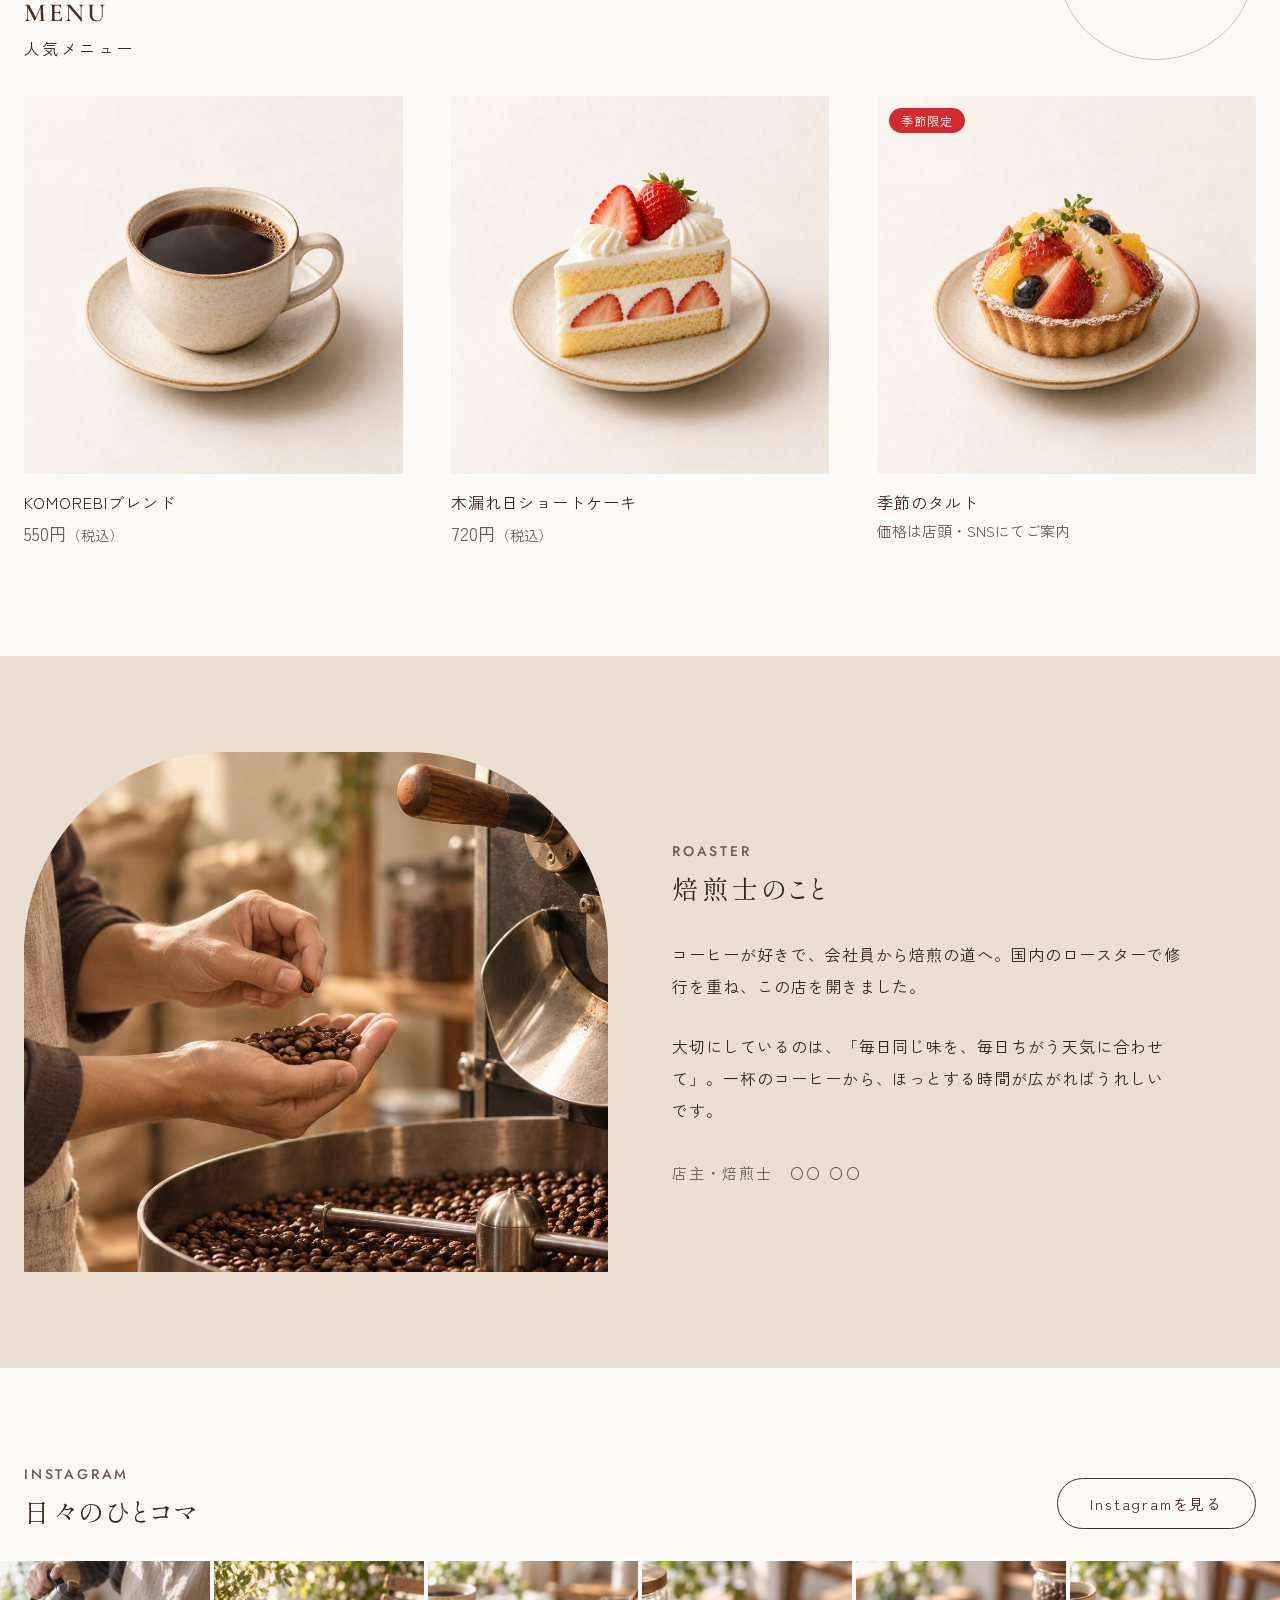
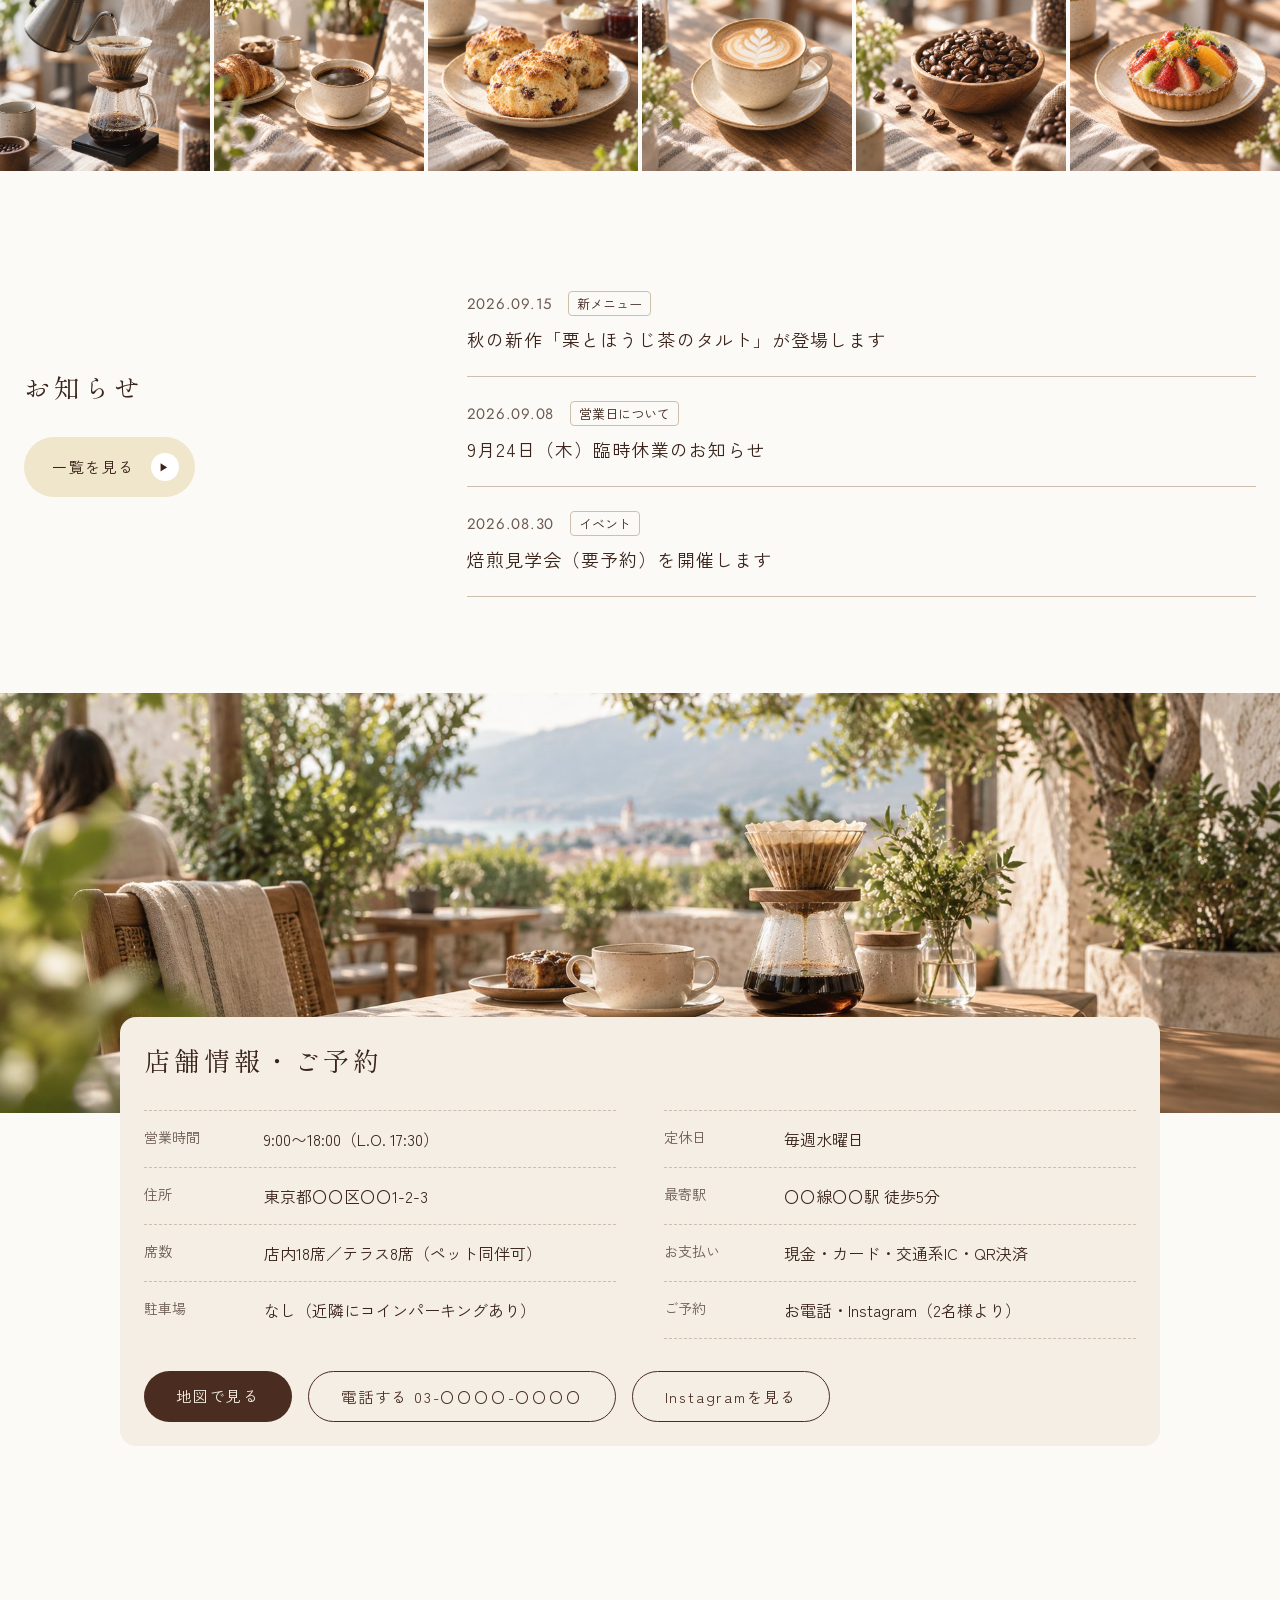
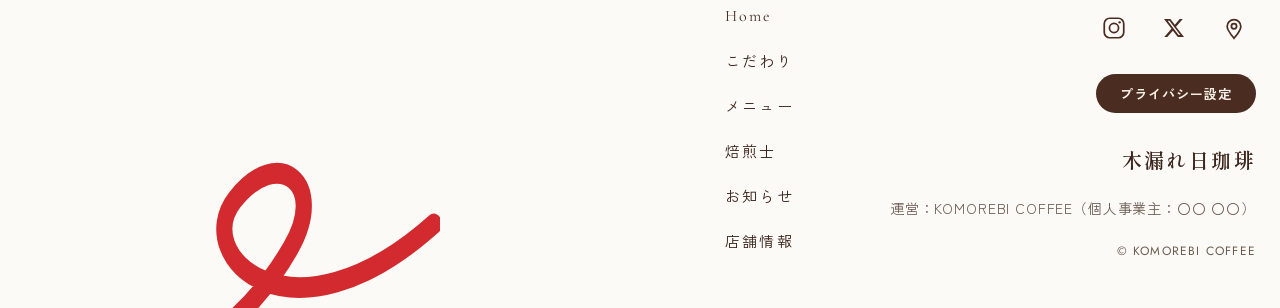
==== commit 36cdb503: "Remove the 掲載メディア section from the top page No real press-logo photos exist for it, so drop the plac" ====
--- a/index.html
+++ b/index.html
@@ -113,26 +113,6 @@
 </div>
 </div>
 
-<div id="media" style="padding:clamp(48px,10vw,96px) 24px 0;scroll-margin-top:24px">
-<h2 style="margin:0 0 32px;font-family:'Shippori Mincho',serif;font-size:clamp(1.5rem,4vw,1.625rem);font-weight:400;letter-spacing:.15em;color:#3A241B">掲載メディア</h2>
-<div class="grid-3col" style="max-width:840px">
-<a href="https://example.com/press-01" style="text-decoration:none;color:inherit;background:#F4EEE5;border:1px solid #CDBFAE;border-radius:16px;overflow:hidden;display:flex;flex-direction:column">
-<div style="aspect-ratio:4/3;background:#EADFD0;display:flex;align-items:center;justify-content:center"><span style="font-family:Jost,sans-serif;font-size:12px;letter-spacing:.15em;color:#6B5B51">カフェ手帖</span></div>
-<div style="padding:20px;display:flex;flex-direction:column;gap:8px">
-<p style="margin:0;font-size:16px;font-weight:500;letter-spacing:.06em;color:#3A241B">カフェ手帖</p>
-<p style="margin:0;font-size:15px;line-height:1.8;letter-spacing:.03em;color:#3A241B">「自家焙煎と木漏れ日のテラスが人気の一軒」として紹介されました。</p>
-</div>
-</a>
-<a href="https://example.com/press-02" style="text-decoration:none;color:inherit;background:#F4EEE5;border:1px solid #CDBFAE;border-radius:16px;overflow:hidden;display:flex;flex-direction:column">
-<div style="aspect-ratio:4/3;background:#EADFD0;display:flex;align-items:center;justify-content:center"><span style="font-family:Jost,sans-serif;font-size:12px;letter-spacing:.15em;color:#6B5B51">地元情報誌〇〇</span></div>
-<div style="padding:20px;display:flex;flex-direction:column;gap:8px">
-<p style="margin:0;font-size:16px;font-weight:500;letter-spacing:.06em;color:#3A241B">地元情報誌〇〇</p>
-<p style="margin:0;font-size:15px;line-height:1.8;letter-spacing:.03em;color:#3A241B">暮らしに寄り添うコーヒーショップとして掲載されました。</p>
-</div>
-</a>
-</div>
-</div>
-
 <div id="news" style="padding:clamp(56px,10vw,96px) 24px;scroll-margin-top:24px" class="news-cols">
 <div>
 <h2 style="margin:0 0 32px;font-family:'Shippori Mincho',serif;font-size:clamp(1.5rem,4vw,1.625rem);font-weight:400;letter-spacing:.15em;color:#3A241B">お知らせ</h2>
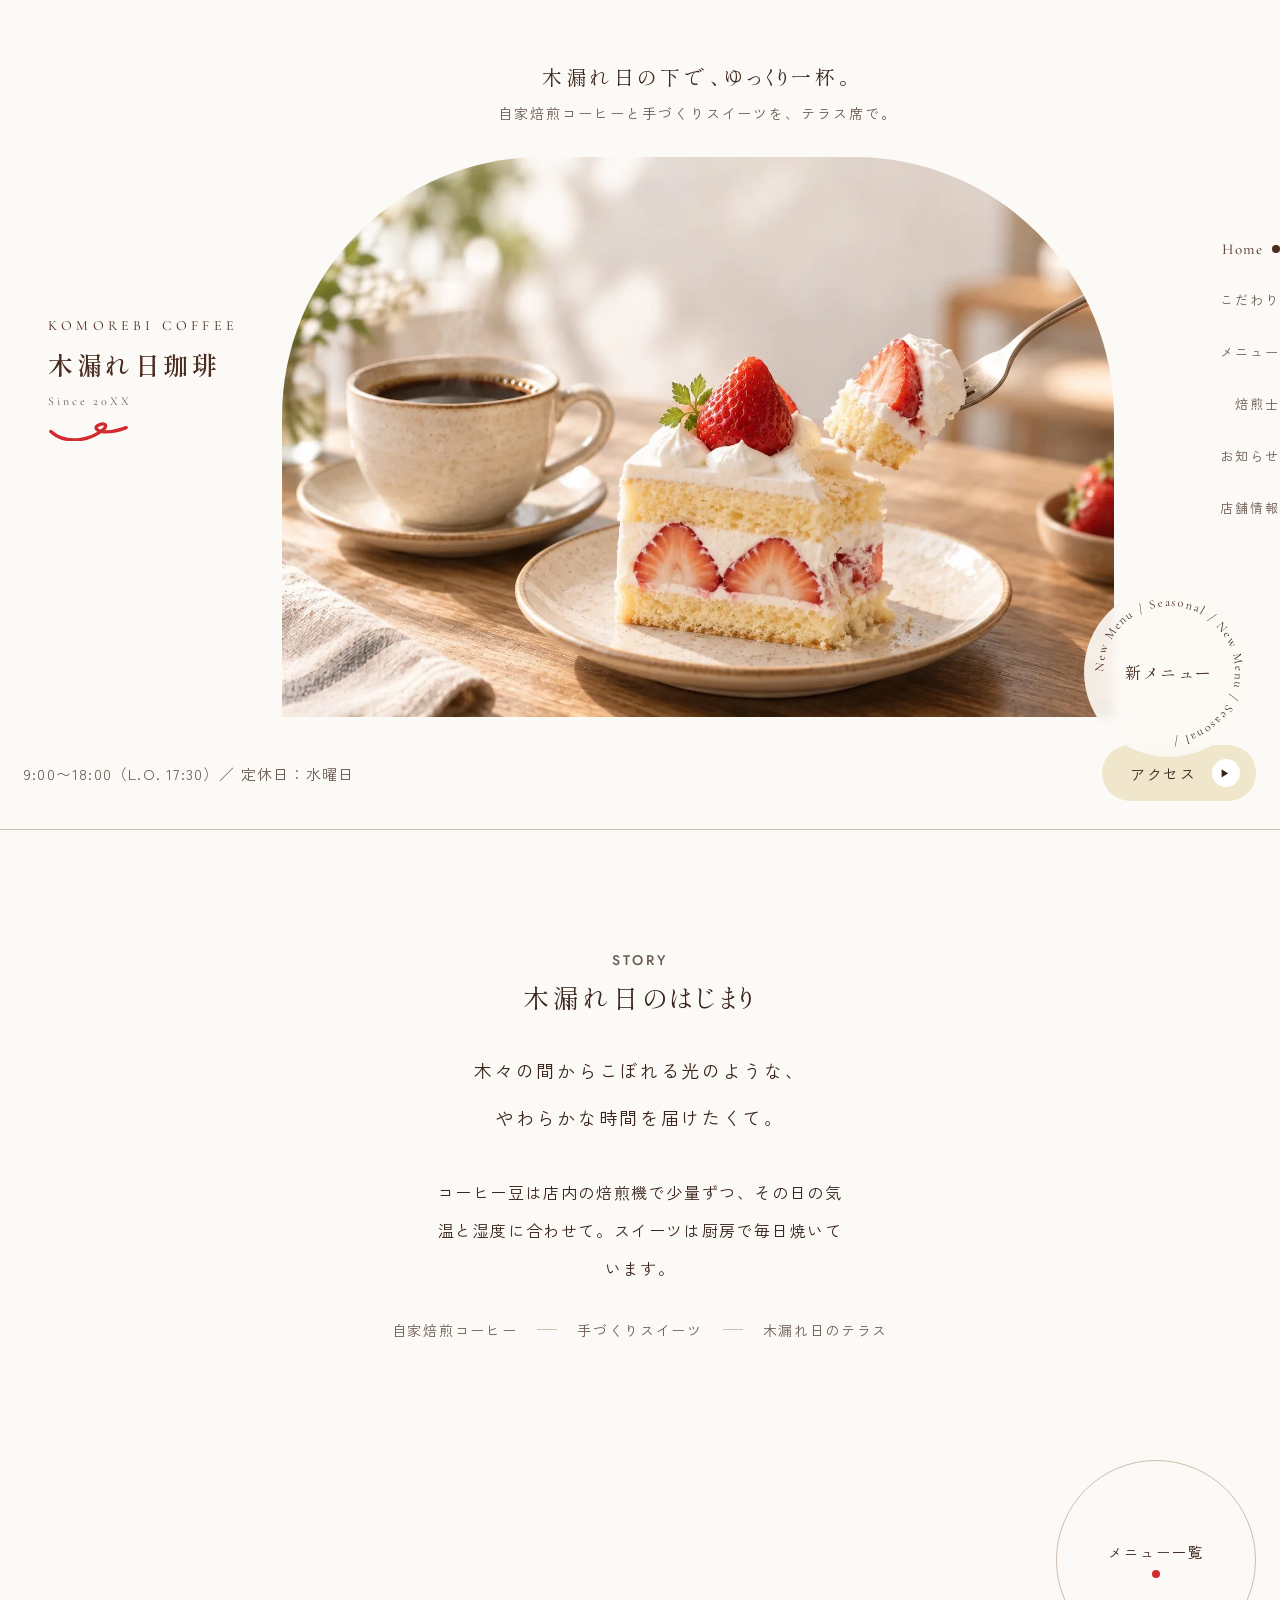
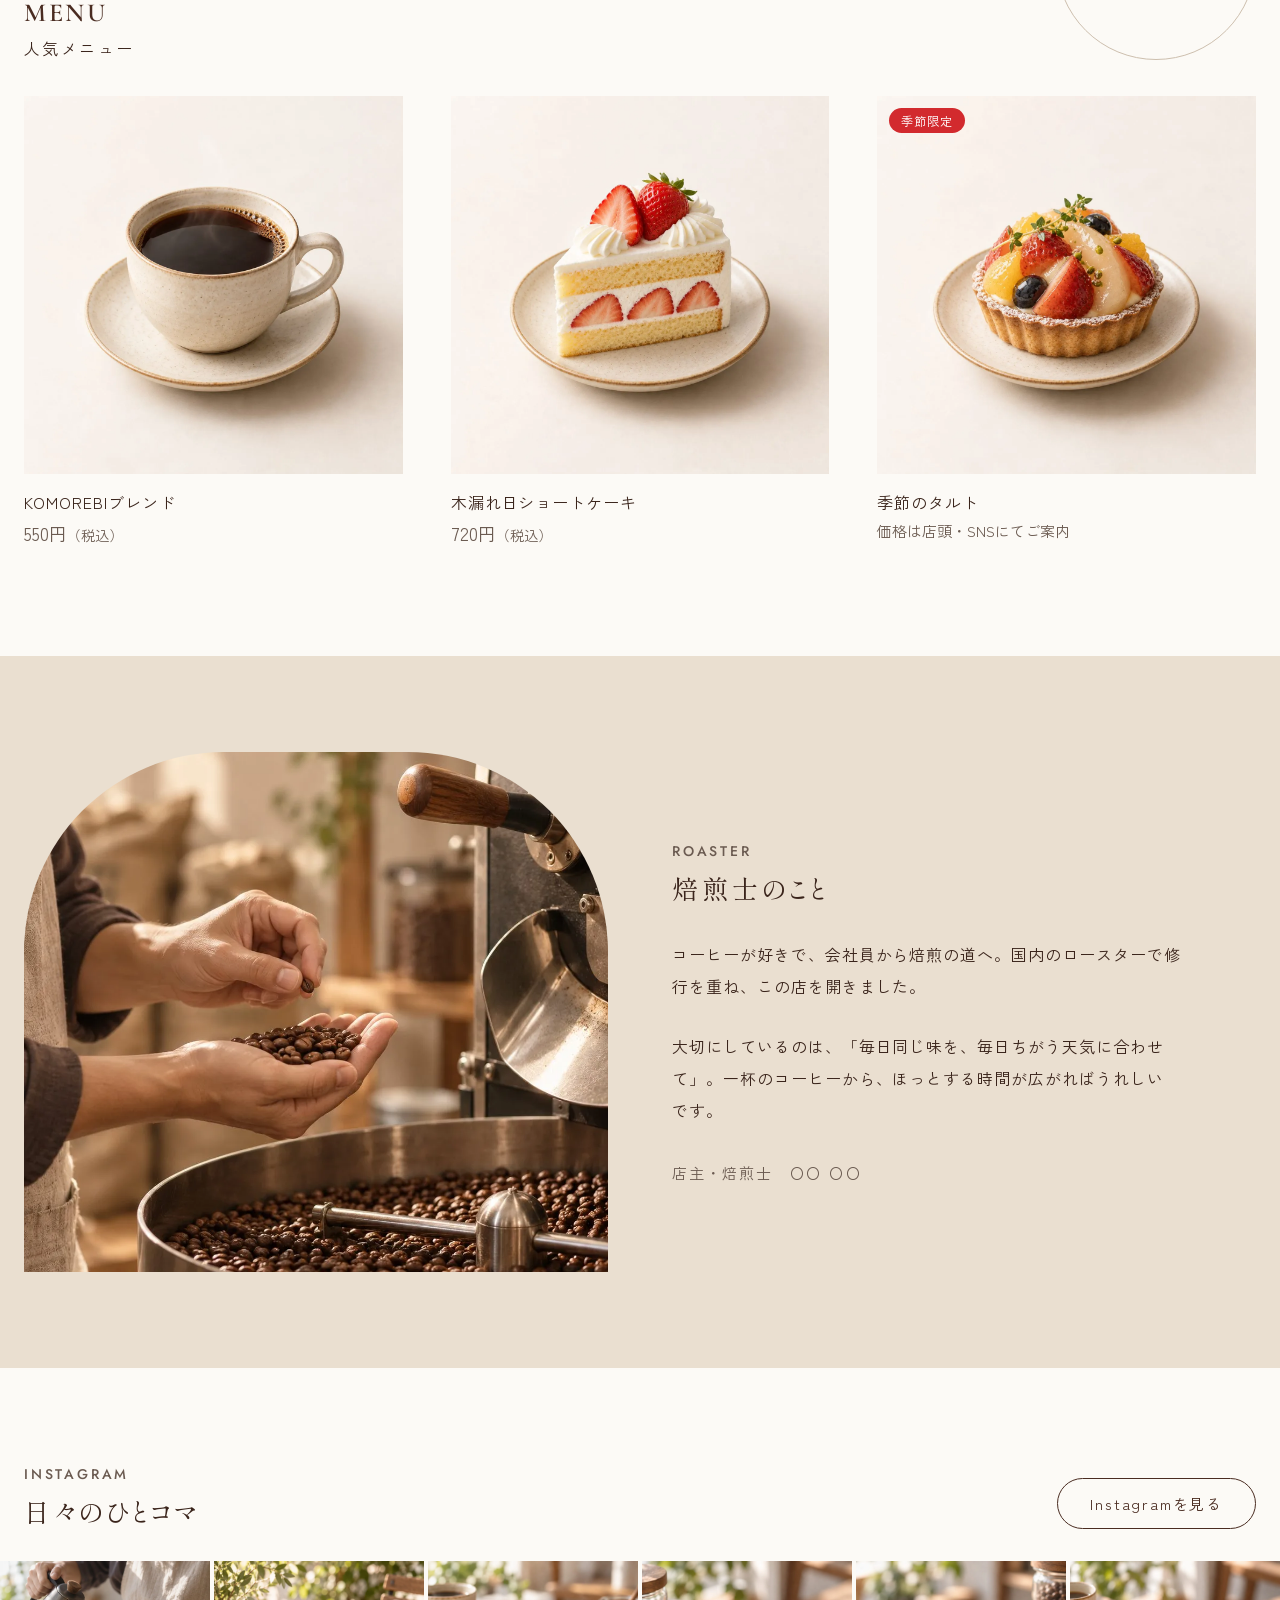
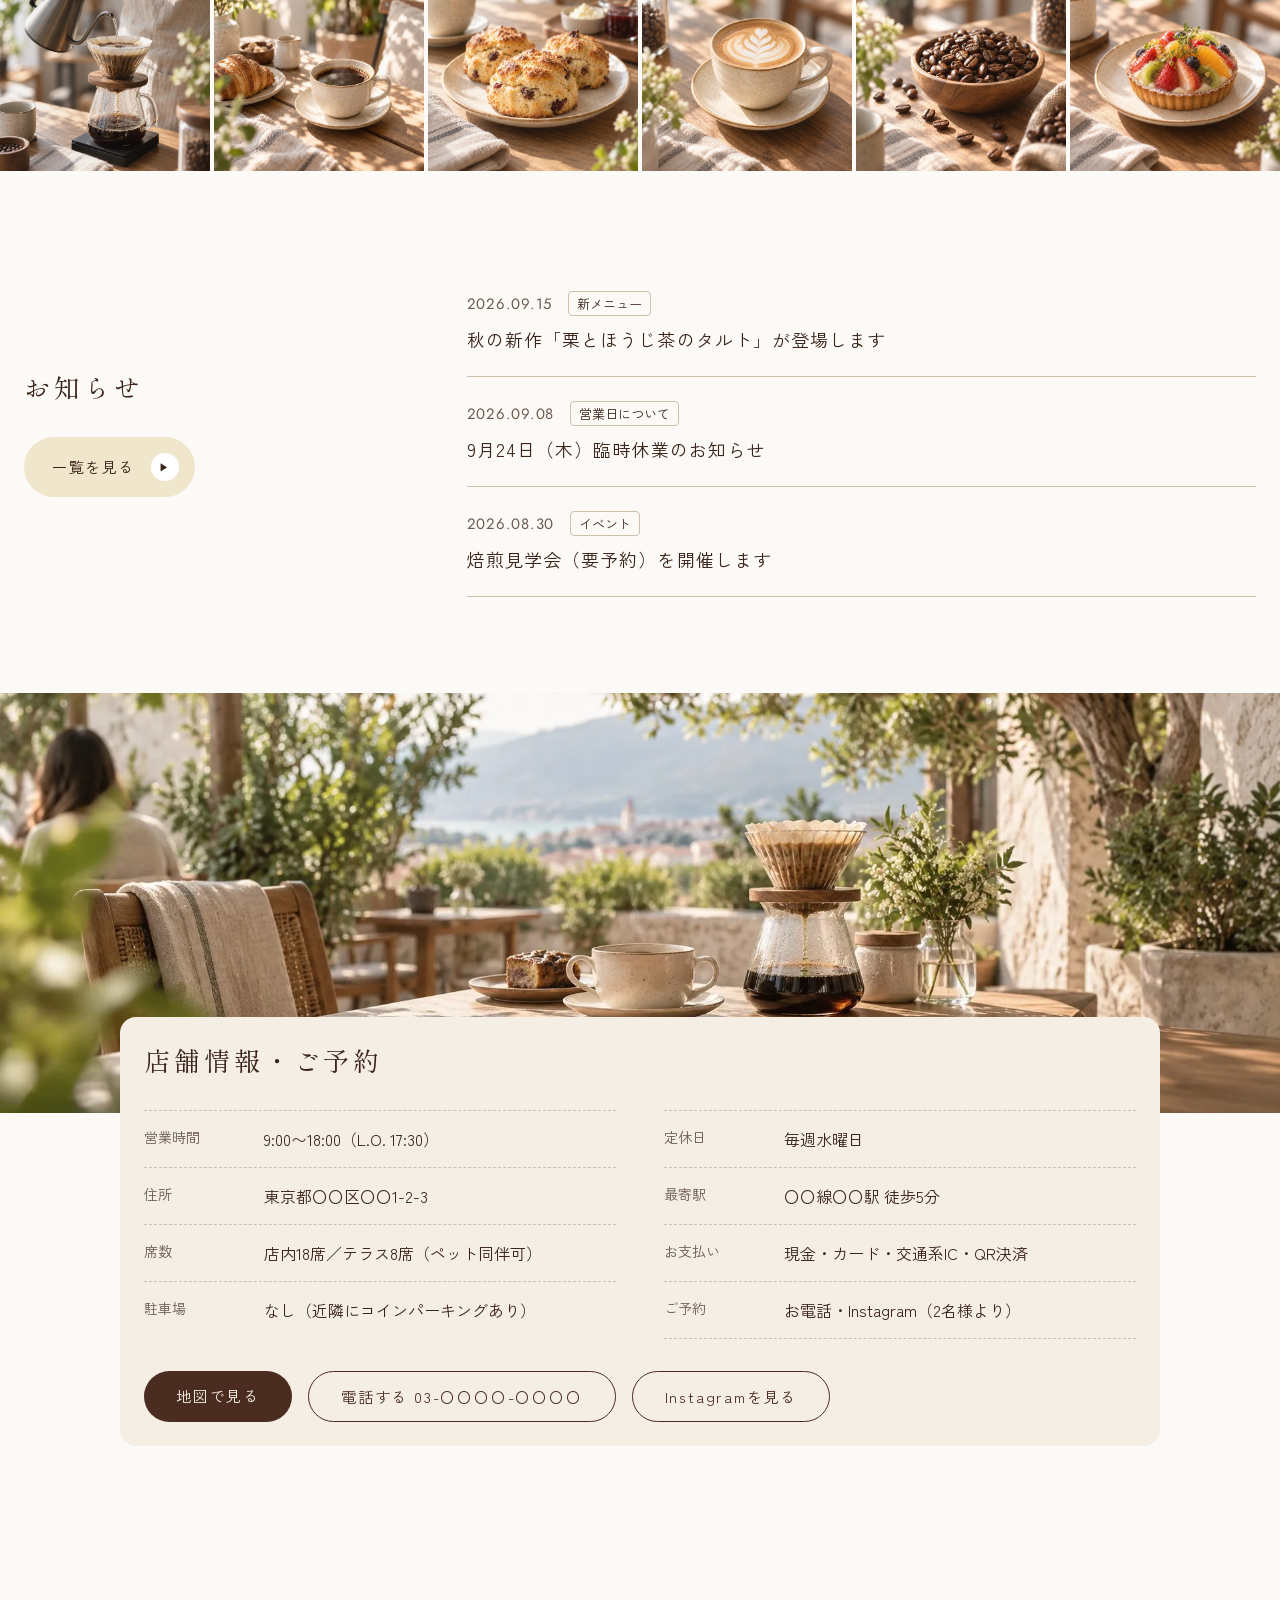
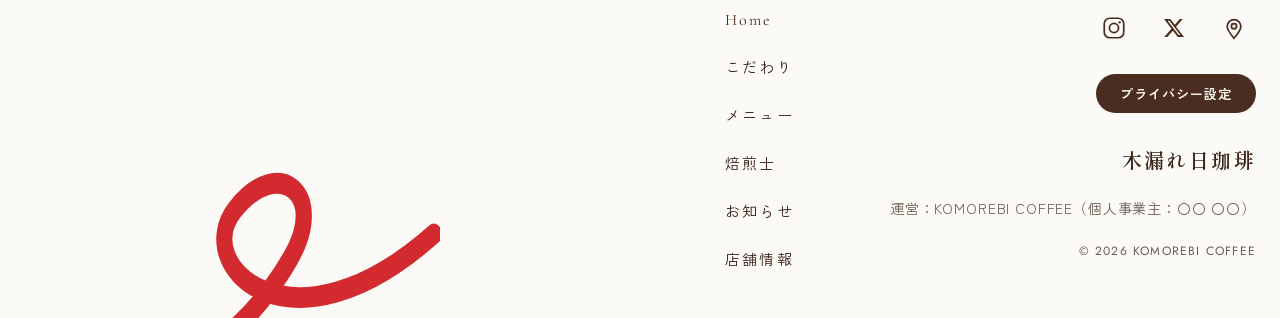
==== commit 7fed5093: "Pass pre-release checklist: SEO/OGP, favicon, performance, a11y, 404 Work through the user-supplied " ====
--- a/index.html
+++ b/index.html
@@ -4,13 +4,71 @@
 <meta charset="utf-8">
 <meta name="viewport" content="width=device-width, initial-scale=1">
 <title>木漏れ日珈琲 | KOMOREBI COFFEE</title>
-<meta name="description" content="自家焙煎コーヒーと手づくりスイーツを、木漏れ日の差すテラス席で。木漏れ日珈琲（KOMOREBI COFFEE）の公式サイトです。">
+<meta name="description" content="自家焙煎コーヒーと手づくりスイーツ、木漏れ日が差し込むテラス席が自慢のカフェ「KOMOREBI COFFEE（木漏れ日珈琲）」。毎朝焙煎するコーヒー豆と厨房で焼く季節のスイーツを、ゆっくりとした時間の中でお楽しみください。メニュー・営業時間・アクセスなど、ご来店に役立つ情報はこちらからご覧いただけます。">
+<meta name="robots" content="index, follow">
+<link rel="canonical" href="https://komorebi-coffee.example.com/index.html">
+<meta name="theme-color" content="#4A2C21">
+<link rel="icon" type="image/svg+xml" href="images/icons/favicon.svg">
+<link rel="icon" type="image/png" sizes="32x32" href="images/icons/favicon-32.png">
+<link rel="icon" type="image/png" sizes="16x16" href="images/icons/favicon-16.png">
+<link rel="apple-touch-icon" sizes="180x180" href="images/icons/apple-touch-icon.png">
+<link rel="manifest" href="site.webmanifest">
+<meta property="og:type" content="website">
+<meta property="og:site_name" content="KOMOREBI COFFEE｜木漏れ日珈琲">
+<meta property="og:locale" content="ja_JP">
+<meta property="og:title" content="木漏れ日珈琲 | KOMOREBI COFFEE">
+<meta property="og:description" content="自家焙煎コーヒーと手づくりスイーツ、木漏れ日が差し込むテラス席が自慢のカフェ「KOMOREBI COFFEE（木漏れ日珈琲）」。毎朝焙煎するコーヒー豆と厨房で焼く季節のスイーツを、ゆっくりとした時間の中でお楽しみください。メニュー・営業時間・アクセスなど、ご来店に役立つ情報はこちらからご覧いただけます。">
+<meta property="og:url" content="https://komorebi-coffee.example.com/index.html">
+<meta property="og:image" content="https://komorebi-coffee.example.com/images/og-image.jpg">
+<meta property="og:image:width" content="1200">
+<meta property="og:image:height" content="630">
+<meta name="twitter:card" content="summary_large_image">
+<meta name="twitter:title" content="木漏れ日珈琲 | KOMOREBI COFFEE">
+<meta name="twitter:description" content="自家焙煎コーヒーと手づくりスイーツ、木漏れ日が差し込むテラス席が自慢のカフェ「KOMOREBI COFFEE（木漏れ日珈琲）」。毎朝焙煎するコーヒー豆と厨房で焼く季節のスイーツを、ゆっくりとした時間の中でお楽しみください。メニュー・営業時間・アクセスなど、ご来店に役立つ情報はこちらからご覧いただけます。">
+<meta name="twitter:image" content="https://komorebi-coffee.example.com/images/og-image.jpg">
 <link rel="preconnect" href="https://fonts.googleapis.com">
 <link rel="preconnect" href="https://fonts.gstatic.com" crossorigin>
 <link rel="stylesheet" href="css/style.css">
+<script type="application/ld+json">
+{
+  "@context": "https://schema.org",
+  "@type": "CafeOrCoffeeShop",
+  "name": "KOMOREBI COFFEE（木漏れ日珈琲）",
+  "url": "https://komorebi-coffee.example.com/index.html",
+  "logo": "https://komorebi-coffee.example.com/images/icons/icon-512.png",
+  "image": "https://komorebi-coffee.example.com/images/og-image.jpg",
+  "telephone": "03-0000-0000",
+  "servesCuisine": "Coffee, Sweets",
+  "priceRange": "¥¥",
+  "address": {
+    "@type": "PostalAddress",
+    "streetAddress": "〇〇1-2-3",
+    "addressLocality": "〇〇区",
+    "addressRegion": "東京都",
+    "addressCountry": "JP"
+  },
+  "openingHoursSpecification": {
+    "@type": "OpeningHoursSpecification",
+    "dayOfWeek": [
+      "Thursday",
+      "Friday",
+      "Saturday",
+      "Sunday",
+      "Monday",
+      "Tuesday"
+    ],
+    "opens": "09:00",
+    "closes": "18:00"
+  },
+  "sameAs": [
+    "https://instagram.com/komorebi_coffee"
+  ]
+}
+</script>
 </head>
 <body>
 <div id="top">
+<main>
 
 <div class="hero-a-grid">
 <div class="hero-a-logo">
@@ -21,23 +79,25 @@
 </div>
 
 <div class="hero-a-photo-col">
-<p style="margin:22px 0 12px;text-align:center;font-family:'Shippori Mincho',serif;font-size:clamp(1.125rem,4vw,1.25rem);letter-spacing:.2em;color:#3A241B;font-feature-settings:'palt'">木漏れ日の下で、ゆっくり一杯。</p>
+<h1 style="margin:22px 0 12px;text-align:center;font-family:'Shippori Mincho',serif;font-size:clamp(1.125rem,4vw,1.25rem);font-weight:400;letter-spacing:.2em;color:#3A241B;font-feature-settings:'palt'">木漏れ日の下で、ゆっくり一杯。</h1>
 <p style="margin:0 0 34px;text-align:center;font-size:14px;letter-spacing:.14em;color:#6B5B51">自家焙煎コーヒーと手づくりスイーツを、テラス席で。</p>
-<div class="hero-a-photo-wrap"><img src="images/hero.jpg" alt="フォークですくったいちごのショートケーキと、淹れたてのコーヒー" style="width:100%;height:100%;object-fit:cover;object-position:center 55%;display:block"></div>
-</div>
-
-<nav class="hero-a-nav">
-<a href="#top" style="display:flex;align-items:center;gap:8px;text-decoration:none;font-family:'Cormorant Garamond',serif;font-size:15px;letter-spacing:.12em;color:#4A2C21">Home<span style="width:8px;height:8px;border-radius:50%;background:#4A2C21;display:inline-block"></span></a>
-<a href="#story" style="text-decoration:none;font-size:13px;letter-spacing:.15em;color:#6B5B51">こだわり</a>
-<a href="#menu" style="text-decoration:none;font-size:13px;letter-spacing:.15em;color:#6B5B51">メニュー</a>
-<a href="#roaster" style="text-decoration:none;font-size:13px;letter-spacing:.15em;color:#6B5B51">焙煎士</a>
-<a href="#news" style="text-decoration:none;font-size:13px;letter-spacing:.15em;color:#6B5B51">お知らせ</a>
-<a href="#access" style="text-decoration:none;font-size:13px;letter-spacing:.15em;color:#6B5B51">店舗情報</a>
+<div class="hero-a-photo-wrap"><picture style="display:contents"><source srcset="images/hero.webp" type="image/webp"><img src="images/hero.jpg" alt="フォークですくったいちごのショートケーキと、淹れたてのコーヒー" width="1536" height="1024" loading="eager" fetchpriority="high" style="width:100%;height:100%;object-fit:cover;object-position:center 55%;display:block"></picture></div>
+</div>
+
+<nav aria-label="グローバルナビゲーション">
+<ul class="hero-a-nav" style="list-style:none;margin:0;padding:0">
+<li><a href="#top" style="display:flex;align-items:center;gap:8px;text-decoration:none;font-family:'Cormorant Garamond',serif;font-size:15px;letter-spacing:.12em;color:#4A2C21">Home<span style="width:8px;height:8px;border-radius:50%;background:#4A2C21;display:inline-block"></span></a></li>
+<li><a href="#story" style="text-decoration:none;font-size:13px;letter-spacing:.15em;color:#6B5B51">こだわり</a></li>
+<li><a href="#menu" style="text-decoration:none;font-size:13px;letter-spacing:.15em;color:#6B5B51">メニュー</a></li>
+<li><a href="#roaster" style="text-decoration:none;font-size:13px;letter-spacing:.15em;color:#6B5B51">焙煎士</a></li>
+<li><a href="#news" style="text-decoration:none;font-size:13px;letter-spacing:.15em;color:#6B5B51">お知らせ</a></li>
+<li><a href="#access" style="text-decoration:none;font-size:13px;letter-spacing:.15em;color:#6B5B51">店舗情報</a></li>
+</ul>
 </nav>
 
 <button type="button" class="menu-link" data-drawer-open aria-haspopup="true" aria-expanded="false" aria-controls="site-drawer">Menu</button>
 
-<a href="#menu" aria-label="新メニューを見る" class="rotate-badge">
+<a href="#menu" aria-label="New Menu Seasonal 新メニューを見る" class="rotate-badge">
 <svg viewBox="0 0 170 170" aria-hidden="true"><defs><path id="badge-c" d="M85,85 m-66,0 a66,66 0 1,1 132,0 a66,66 0 1,1 -132,0"></path></defs><text style="font-family:'Cormorant Garamond',serif;font-size:12.5px;letter-spacing:2px;fill:#4A2C21"><textPath href="#badge-c">New Menu / Seasonal / New Menu / Seasonal / </textPath></text></svg>
 <span style="position:relative;font-family:'Shippori Mincho',serif;font-size:16px;letter-spacing:.1em;color:#4A2C21">新メニュー</span>
 </a>
@@ -64,7 +124,7 @@
 <div style="display:flex;align-items:flex-end;justify-content:space-between;gap:16px;margin-bottom:36px">
 <div>
 <p style="margin:0;font-family:'Cormorant Garamond',serif;font-size:26px;font-weight:600;letter-spacing:.1em;color:#4A2C21">MENU</p>
-<p style="margin:8px 0 0;font-size:16px;letter-spacing:.15em;color:#3A241B">人気メニュー</p>
+<h2 style="margin:8px 0 0;font-size:16px;font-weight:400;letter-spacing:.15em;color:#3A241B">人気メニュー</h2>
 </div>
 <a href="menu.html" style="width:clamp(128px,26vw,200px);height:clamp(128px,26vw,200px);border:1px solid #CDBFAE;border-radius:50%;background:#FCFAF6;display:flex;flex-direction:column;align-items:center;justify-content:center;gap:8px;text-decoration:none;flex:none;z-index:2;position:relative">
 <span style="font-size:14px;letter-spacing:.15em;color:#3A241B">メニュー一覧</span>
@@ -72,20 +132,20 @@
 </a>
 </div>
 <div class="grid-3col">
-<div><div style="aspect-ratio:1;overflow:hidden"><img src="images/menu-blend.jpg" alt="KOMOREBIブレンド" style="width:100%;height:100%;object-fit:cover;display:block"></div>
+<div><div style="aspect-ratio:1;overflow:hidden"><picture style="display:contents"><source srcset="images/menu-blend.webp" type="image/webp"><img src="images/menu-blend.jpg" alt="KOMOREBIブレンド" width="1254" height="1254" loading="lazy" style="width:100%;height:100%;object-fit:cover;display:block"></picture></div>
 <p style="margin:16px 0 0;font-size:16px;letter-spacing:.06em;color:#3A241B">KOMOREBIブレンド</p>
 <p style="margin:6px 0 0;font-size:18px;color:#6B5B51">550円<span style="font-size:14px">（税込）</span></p></div>
-<div><div style="aspect-ratio:1;overflow:hidden"><img src="images/menu-shortcake.jpg" alt="木漏れ日ショートケーキ" style="width:100%;height:100%;object-fit:cover;display:block"></div>
+<div><div style="aspect-ratio:1;overflow:hidden"><picture style="display:contents"><source srcset="images/menu-shortcake.webp" type="image/webp"><img src="images/menu-shortcake.jpg" alt="木漏れ日ショートケーキ" width="1254" height="1254" loading="lazy" style="width:100%;height:100%;object-fit:cover;display:block"></picture></div>
 <p style="margin:16px 0 0;font-size:16px;letter-spacing:.06em;color:#3A241B">木漏れ日ショートケーキ</p>
 <p style="margin:6px 0 0;font-size:18px;color:#6B5B51">720円<span style="font-size:14px">（税込）</span></p></div>
-<div><div style="position:relative;aspect-ratio:1;overflow:hidden"><span style="position:absolute;top:12px;left:12px;z-index:2;background:#D22A2E;color:#fff;border-radius:999px;padding:4px 12px;font-size:12px;letter-spacing:.08em">季節限定</span><img src="images/menu-seasonal.jpg" alt="季節のタルト" style="width:100%;height:100%;object-fit:cover;display:block"></div>
+<div><div style="position:relative;aspect-ratio:1;overflow:hidden"><span style="position:absolute;top:12px;left:12px;z-index:2;background:#D22A2E;color:#fff;border-radius:999px;padding:4px 12px;font-size:12px;letter-spacing:.08em">季節限定</span><picture style="display:contents"><source srcset="images/menu-seasonal.webp" type="image/webp"><img src="images/menu-seasonal.jpg" alt="季節のタルト" width="1254" height="1254" loading="lazy" style="width:100%;height:100%;object-fit:cover;display:block"></picture></div>
 <p style="margin:16px 0 0;font-size:16px;letter-spacing:.06em;color:#3A241B">季節のタルト</p>
 <p style="margin:6px 0 0;font-size:15px;color:#6B5B51">価格は店頭・SNSにてご案内</p></div>
 </div>
 </div>
 
 <div id="roaster" style="background:#EADFD0;padding:clamp(48px,10vw,96px) 24px;scroll-margin-top:24px" class="split-2col">
-<div style="height:clamp(320px,80vw,520px);border-radius:200px 200px 0 0;overflow:hidden"><img src="images/roaster.jpg" alt="焙煎機の前でコーヒー豆の状態を確かめる店主の手元" style="width:100%;height:100%;object-fit:cover;object-position:center 45%;display:block"></div>
+<div style="height:clamp(320px,80vw,520px);border-radius:200px 200px 0 0;overflow:hidden"><picture style="display:contents"><source srcset="images/roaster.webp" type="image/webp"><img src="images/roaster.jpg" alt="焙煎機の前でコーヒー豆の状態を確かめる店主の手元" width="1086" height="1448" loading="lazy" style="width:100%;height:100%;object-fit:cover;object-position:center 45%;display:block"></picture></div>
 <div style="max-width:32em">
 <p style="margin:0;font-family:Jost,sans-serif;font-size:14px;font-weight:500;letter-spacing:.2em;color:#6B5B51">ROASTER</p>
 <h2 style="margin:8px 0 32px;font-family:'Shippori Mincho',serif;font-size:clamp(1.5rem,4vw,1.625rem);font-weight:400;letter-spacing:.15em;color:#3A241B;font-feature-settings:'palt'">焙煎士のこと</h2>
@@ -104,12 +164,12 @@
 <a href="https://instagram.com/komorebi_coffee" style="text-decoration:none;border:1px solid #4A2C21;color:#4A2C21;border-radius:999px;padding:14px 32px;font-size:15px;letter-spacing:.12em">Instagramを見る</a>
 </div>
 <div class="gallery-grid">
-<a href="https://instagram.com/komorebi_coffee" style="display:block;aspect-ratio:1;overflow:hidden"><img src="images/gallery-01.jpg" alt="ハンドドリップでコーヒーを淹れる手元" style="width:100%;height:100%;object-fit:cover;display:block"></a>
-<a href="https://instagram.com/komorebi_coffee" style="display:block;aspect-ratio:1;overflow:hidden"><img src="images/gallery-02.jpg" alt="テラス席に差し込む木漏れ日" style="width:100%;height:100%;object-fit:cover;display:block"></a>
-<a href="https://instagram.com/komorebi_coffee" style="display:block;aspect-ratio:1;overflow:hidden"><img src="images/gallery-03.jpg" alt="焼きたてのスコーンとクロテッドクリーム" style="width:100%;height:100%;object-fit:cover;display:block"></a>
-<a href="https://instagram.com/komorebi_coffee" style="display:block;aspect-ratio:1;overflow:hidden"><img src="images/gallery-04.jpg" alt="ラテアートのカフェラテ" style="width:100%;height:100%;object-fit:cover;display:block"></a>
-<a href="https://instagram.com/komorebi_coffee" style="display:block;aspect-ratio:1;overflow:hidden"><img src="images/gallery-05.jpg" alt="焙煎したてのコーヒー豆" style="width:100%;height:100%;object-fit:cover;display:block"></a>
-<a href="https://instagram.com/komorebi_coffee" style="display:block;aspect-ratio:1;overflow:hidden"><img src="images/gallery-06.jpg" alt="旬のフルーツを使った季節のタルト" style="width:100%;height:100%;object-fit:cover;display:block"></a>
+<a href="https://instagram.com/komorebi_coffee" style="display:block;aspect-ratio:1;overflow:hidden"><picture style="display:contents"><source srcset="images/gallery-01.webp" type="image/webp"><img src="images/gallery-01.jpg" alt="ハンドドリップでコーヒーを淹れる手元" width="1254" height="1254" loading="lazy" style="width:100%;height:100%;object-fit:cover;display:block"></picture></a>
+<a href="https://instagram.com/komorebi_coffee" style="display:block;aspect-ratio:1;overflow:hidden"><picture style="display:contents"><source srcset="images/gallery-02.webp" type="image/webp"><img src="images/gallery-02.jpg" alt="テラス席に差し込む木漏れ日" width="1254" height="1254" loading="lazy" style="width:100%;height:100%;object-fit:cover;display:block"></picture></a>
+<a href="https://instagram.com/komorebi_coffee" style="display:block;aspect-ratio:1;overflow:hidden"><picture style="display:contents"><source srcset="images/gallery-03.webp" type="image/webp"><img src="images/gallery-03.jpg" alt="焼きたてのスコーンとクロテッドクリーム" width="1254" height="1254" loading="lazy" style="width:100%;height:100%;object-fit:cover;display:block"></picture></a>
+<a href="https://instagram.com/komorebi_coffee" style="display:block;aspect-ratio:1;overflow:hidden"><picture style="display:contents"><source srcset="images/gallery-04.webp" type="image/webp"><img src="images/gallery-04.jpg" alt="ラテアートのカフェラテ" width="1254" height="1254" loading="lazy" style="width:100%;height:100%;object-fit:cover;display:block"></picture></a>
+<a href="https://instagram.com/komorebi_coffee" style="display:block;aspect-ratio:1;overflow:hidden"><picture style="display:contents"><source srcset="images/gallery-05.webp" type="image/webp"><img src="images/gallery-05.jpg" alt="焙煎したてのコーヒー豆" width="1254" height="1254" loading="lazy" style="width:100%;height:100%;object-fit:cover;display:block"></picture></a>
+<a href="https://instagram.com/komorebi_coffee" style="display:block;aspect-ratio:1;overflow:hidden"><picture style="display:contents"><source srcset="images/gallery-06.webp" type="image/webp"><img src="images/gallery-06.jpg" alt="旬のフルーツを使った季節のタルト" width="1254" height="1254" loading="lazy" style="width:100%;height:100%;object-fit:cover;display:block"></picture></a>
 </div>
 </div>
 
@@ -135,7 +195,7 @@
 </div>
 
 <div id="access" style="padding:0 0 clamp(56px,10vw,96px);scroll-margin-top:24px">
-<div style="height:clamp(280px,60vw,420px);overflow:hidden"><img src="images/terrace.jpg" alt="木漏れ日が差し込むテラス席" style="width:100%;height:100%;object-fit:cover;object-position:center 40%;display:block"></div>
+<div style="height:clamp(280px,60vw,420px);overflow:hidden"><picture style="display:contents"><source srcset="images/terrace.webp" type="image/webp"><img src="images/terrace.jpg" alt="木漏れ日が差し込むテラス席" width="1916" height="821" loading="lazy" style="width:100%;height:100%;object-fit:cover;object-position:center 40%;display:block"></picture></div>
 <div class="overlap-card" style="max-width:1040px;margin-left:auto;margin-right:auto;background:#F4EEE5;border-radius:16px;padding:24px;position:relative">
 <h2 style="margin:0 0 32px;font-family:'Shippori Mincho',serif;font-size:clamp(1.5rem,4vw,1.625rem);font-weight:400;letter-spacing:.15em;color:#3A241B">店舗情報・ご予約</h2>
 <div class="info-grid">
@@ -156,16 +216,19 @@
 </div>
 </div>
 
+</main>
 <footer style="position:relative;background:#FCFAF6;padding:64px 24px 48px;overflow:hidden">
 <svg viewBox="0 0 900 400" preserveAspectRatio="none" aria-hidden="true" style="position:absolute;left:-120px;bottom:-140px;width:560px;height:320px"><path d="M20 180 C 200 400, 520 340, 660 150 C 720 70, 640 20, 570 90 C 500 160, 660 280, 890 120" fill="none" stroke="#D22A2E" stroke-width="26" stroke-linecap="round"></path></svg>
 <div class="footer-a-row">
-<nav style="display:flex;flex-direction:column;gap:24px">
-<a href="#top" style="text-decoration:none;font-family:'Cormorant Garamond',serif;font-size:16px;letter-spacing:.12em;color:#4A2C21">Home</a>
-<a href="#story" style="text-decoration:none;font-size:15px;letter-spacing:.15em;color:#3A241B">こだわり</a>
-<a href="#menu" style="text-decoration:none;font-size:15px;letter-spacing:.15em;color:#3A241B">メニュー</a>
-<a href="#roaster" style="text-decoration:none;font-size:15px;letter-spacing:.15em;color:#3A241B">焙煎士</a>
-<a href="#news" style="text-decoration:none;font-size:15px;letter-spacing:.15em;color:#3A241B">お知らせ</a>
-<a href="#access" style="text-decoration:none;font-size:15px;letter-spacing:.15em;color:#3A241B">店舗情報</a>
+<nav aria-label="フッターナビゲーション">
+<ul style="display:flex;flex-direction:column;gap:24px;list-style:none;margin:0;padding:0">
+<li><a href="#top" style="text-decoration:none;font-family:'Cormorant Garamond',serif;font-size:16px;letter-spacing:.12em;color:#4A2C21">Home</a></li>
+<li><a href="#story" style="text-decoration:none;font-size:15px;letter-spacing:.15em;color:#3A241B">こだわり</a></li>
+<li><a href="#menu" style="text-decoration:none;font-size:15px;letter-spacing:.15em;color:#3A241B">メニュー</a></li>
+<li><a href="#roaster" style="text-decoration:none;font-size:15px;letter-spacing:.15em;color:#3A241B">焙煎士</a></li>
+<li><a href="#news" style="text-decoration:none;font-size:15px;letter-spacing:.15em;color:#3A241B">お知らせ</a></li>
+<li><a href="#access" style="text-decoration:none;font-size:15px;letter-spacing:.15em;color:#3A241B">店舗情報</a></li>
+</ul>
 </nav>
 <div class="footer-a-social">
 <div style="display:flex;gap:16px">
@@ -184,7 +247,7 @@
 <span style="font-family:'Shippori Mincho',serif;font-weight:600;font-size:20px;letter-spacing:.12em;color:#3A241B">木漏れ日珈琲</span>
 </div>
 <p style="margin:0;font-size:14px;letter-spacing:.06em;color:#6B5B51">運営：KOMOREBI COFFEE（個人事業主：〇〇 〇〇）</p>
-<p style="margin:0;font-family:Jost,sans-serif;font-size:12px;letter-spacing:.1em;color:#6B5B51">© KOMOREBI COFFEE</p>
+<p style="margin:0;font-family:Jost,sans-serif;font-size:12px;letter-spacing:.1em;color:#6B5B51">© 2026 KOMOREBI COFFEE</p>
 </div>
 </div>
 </footer>
@@ -192,27 +255,31 @@
 </div>
 
 <div class="drawer-overlay" data-drawer-overlay hidden></div>
-<aside id="site-drawer" class="drawer" data-drawer aria-label="サイトメニュー" aria-hidden="true">
+<aside id="site-drawer" class="drawer" data-drawer aria-label="サイトメニュー" aria-hidden="true" inert>
 <div class="drawer-head">
 <a href="#top" class="drawer-home">Home</a>
 <button type="button" class="drawer-close" data-drawer-close aria-label="メニューを閉じる">×</button>
 </div>
-<nav class="drawer-nav">
-<a href="#top" aria-current="page">Home</a>
-<a href="#story">こだわり</a>
-<a href="#menu">メニュー</a>
-<a href="#roaster">焙煎士</a>
-<a href="#news">お知らせ</a>
-<a href="#access">店舗情報</a>
+<nav aria-label="ドロワーメニュー">
+<ul class="drawer-nav" style="list-style:none;margin:0;padding:0">
+<li><a href="#top" aria-current="page">Home</a></li>
+<li><a href="#story">こだわり</a></li>
+<li><a href="#menu">メニュー</a></li>
+<li><a href="#roaster">焙煎士</a></li>
+<li><a href="#news">お知らせ</a></li>
+<li><a href="#access">店舗情報</a></li>
+</ul>
 </nav>
 <span class="drawer-rule" aria-hidden="true"></span>
-<nav class="drawer-nav">
-<a href="https://instagram.com/komorebi_coffee">Instagram</a>
-<a href="privacy-policy.html">プライバシーポリシー</a>
+<nav aria-label="ドロワーメニュー（外部・法務リンク）">
+<ul class="drawer-nav" style="list-style:none;margin:0;padding:0">
+<li><a href="https://instagram.com/komorebi_coffee">Instagram</a></li>
+<li><a href="privacy-policy.html">プライバシーポリシー</a></li>
+</ul>
 </nav>
 <div class="drawer-foot">
 <span class="vlogo-mark" aria-hidden="true">木漏れ日珈琲</span>
-<p>© KOMOREBI COFFEE</p>
+<p>© 2026 KOMOREBI COFFEE</p>
 </div>
 </aside>
 
